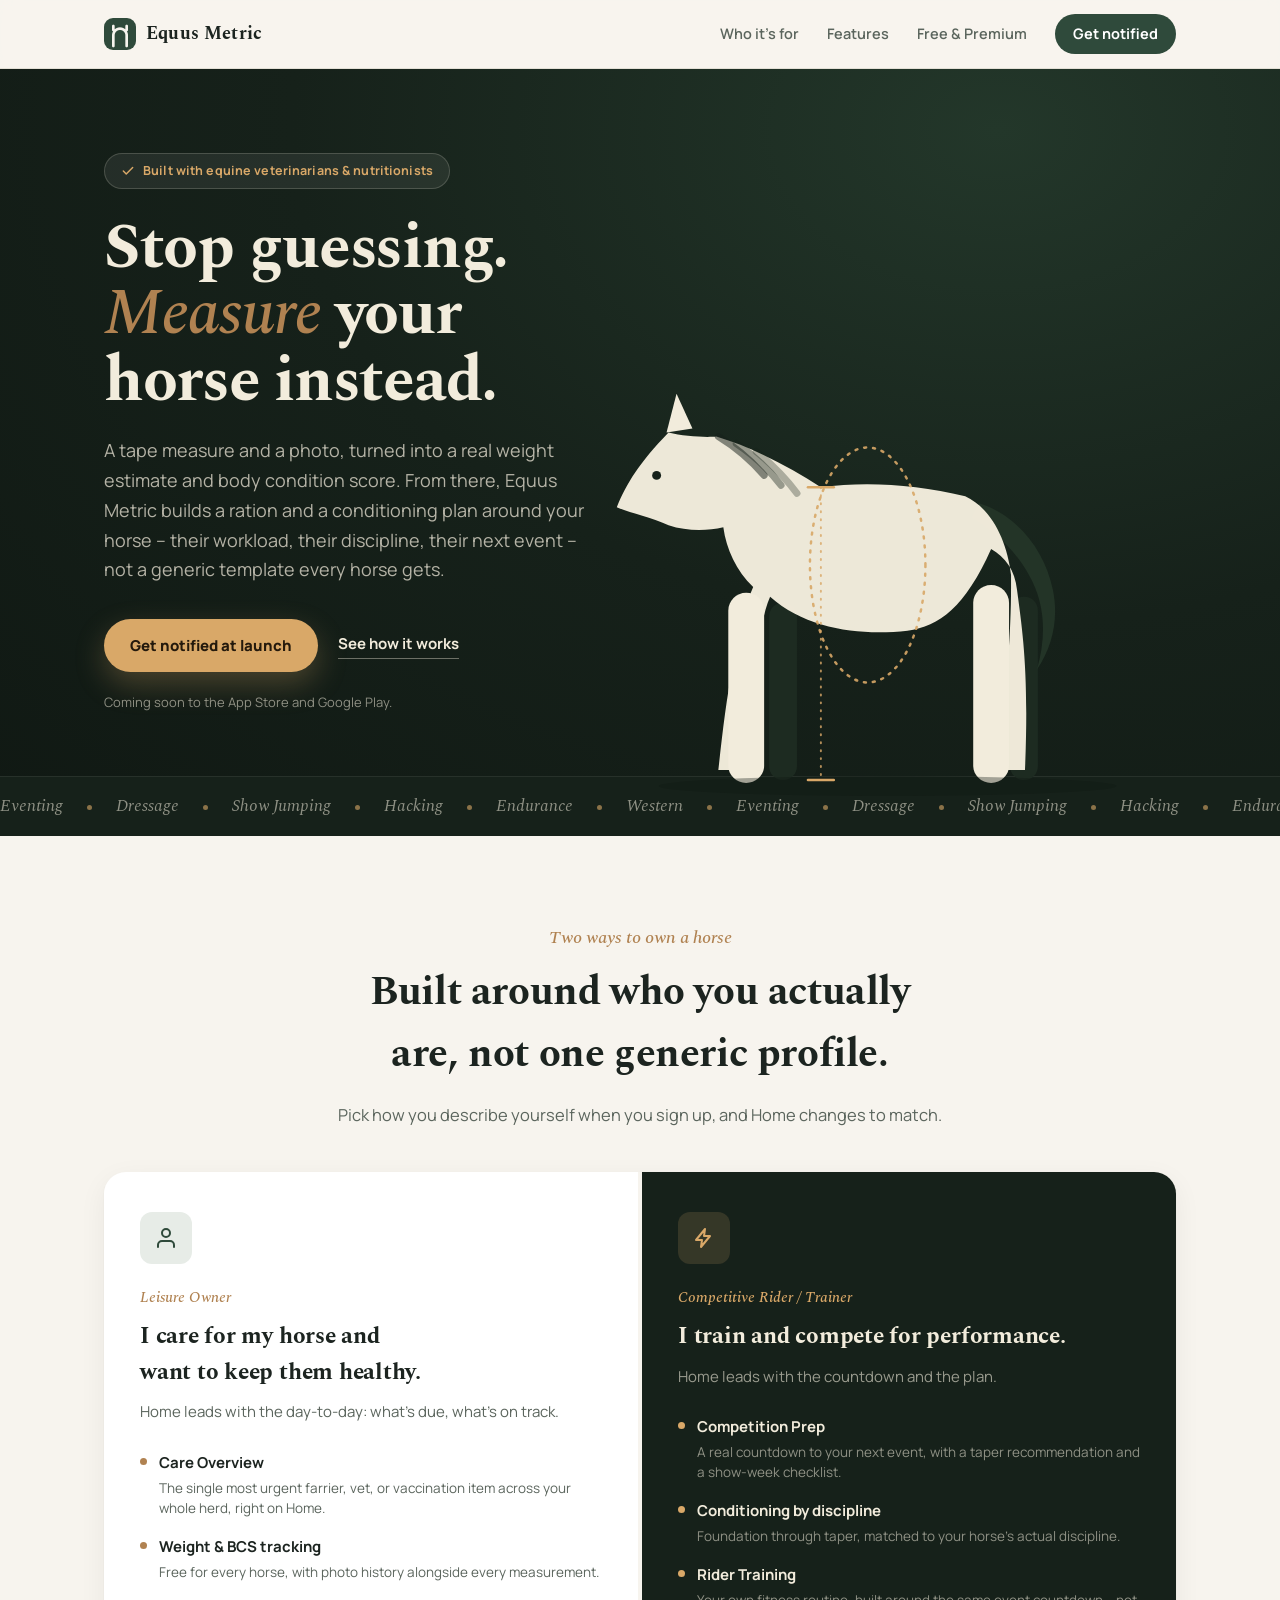
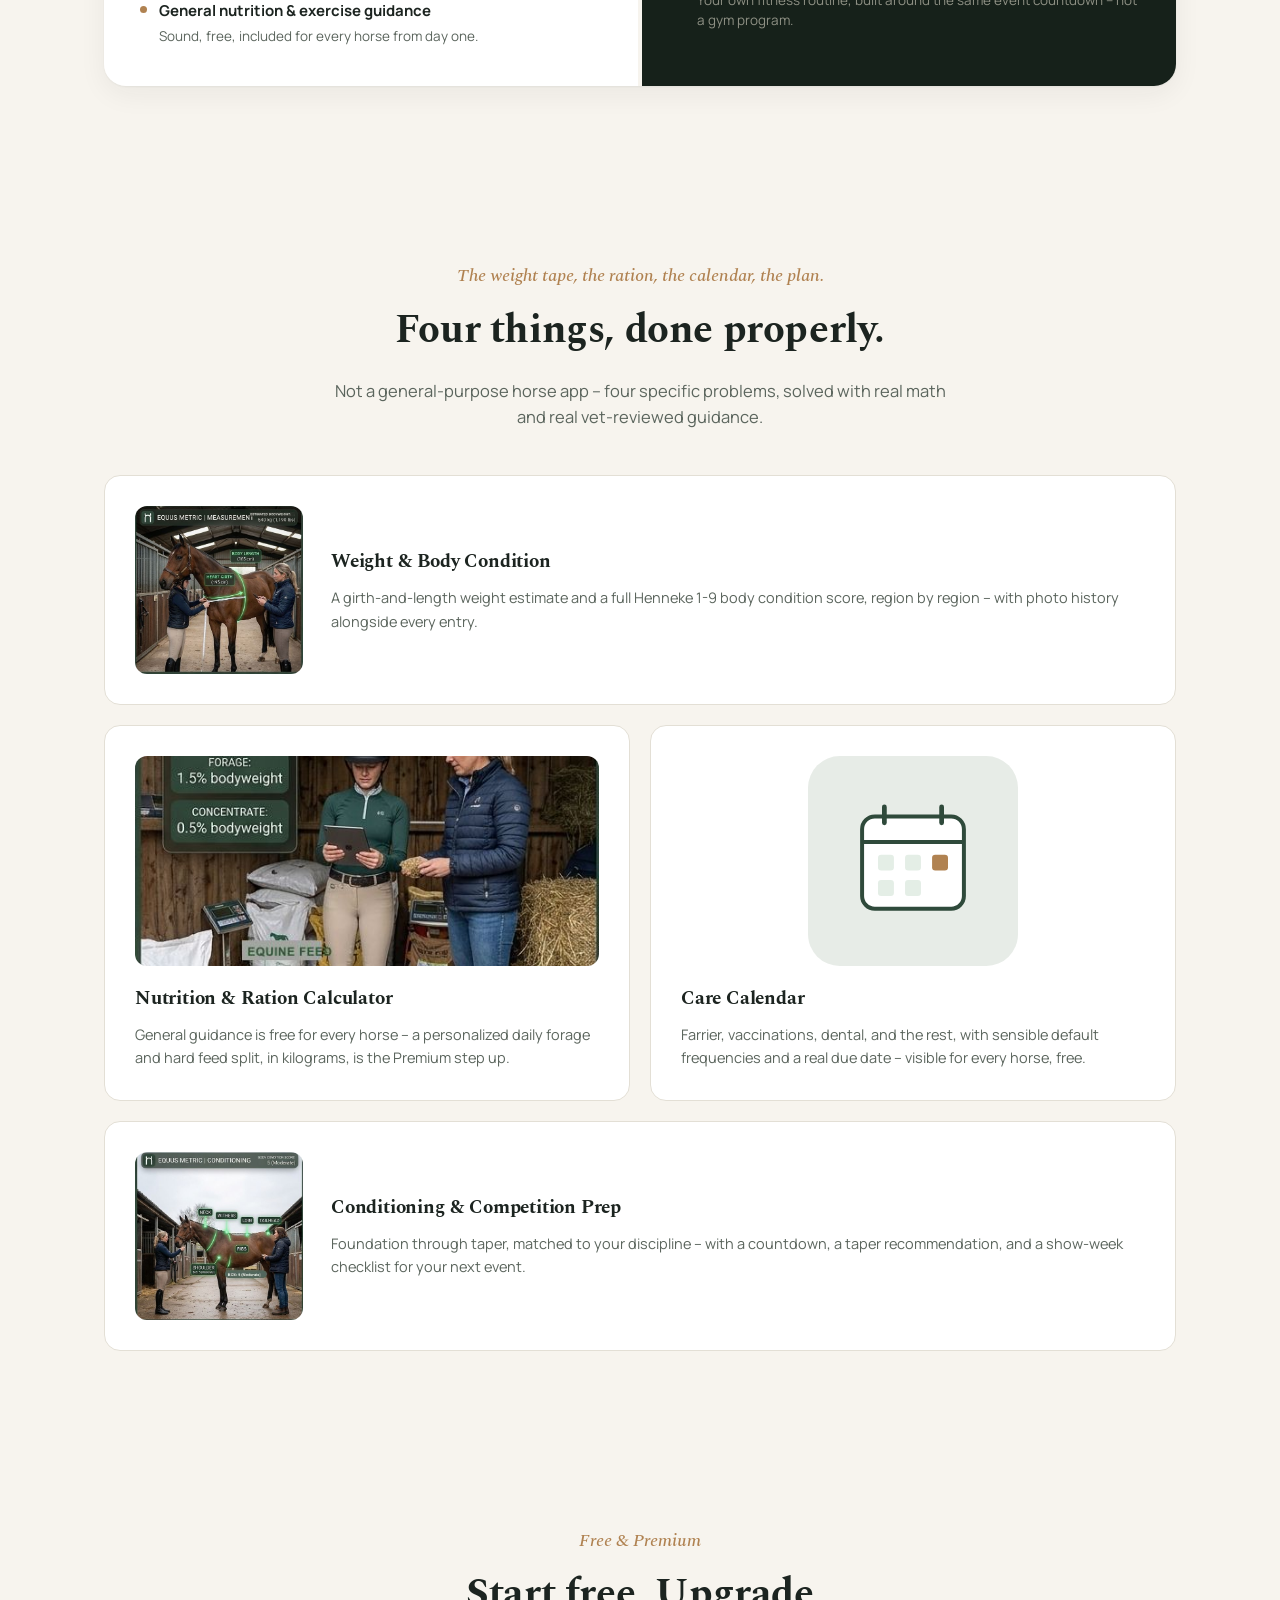
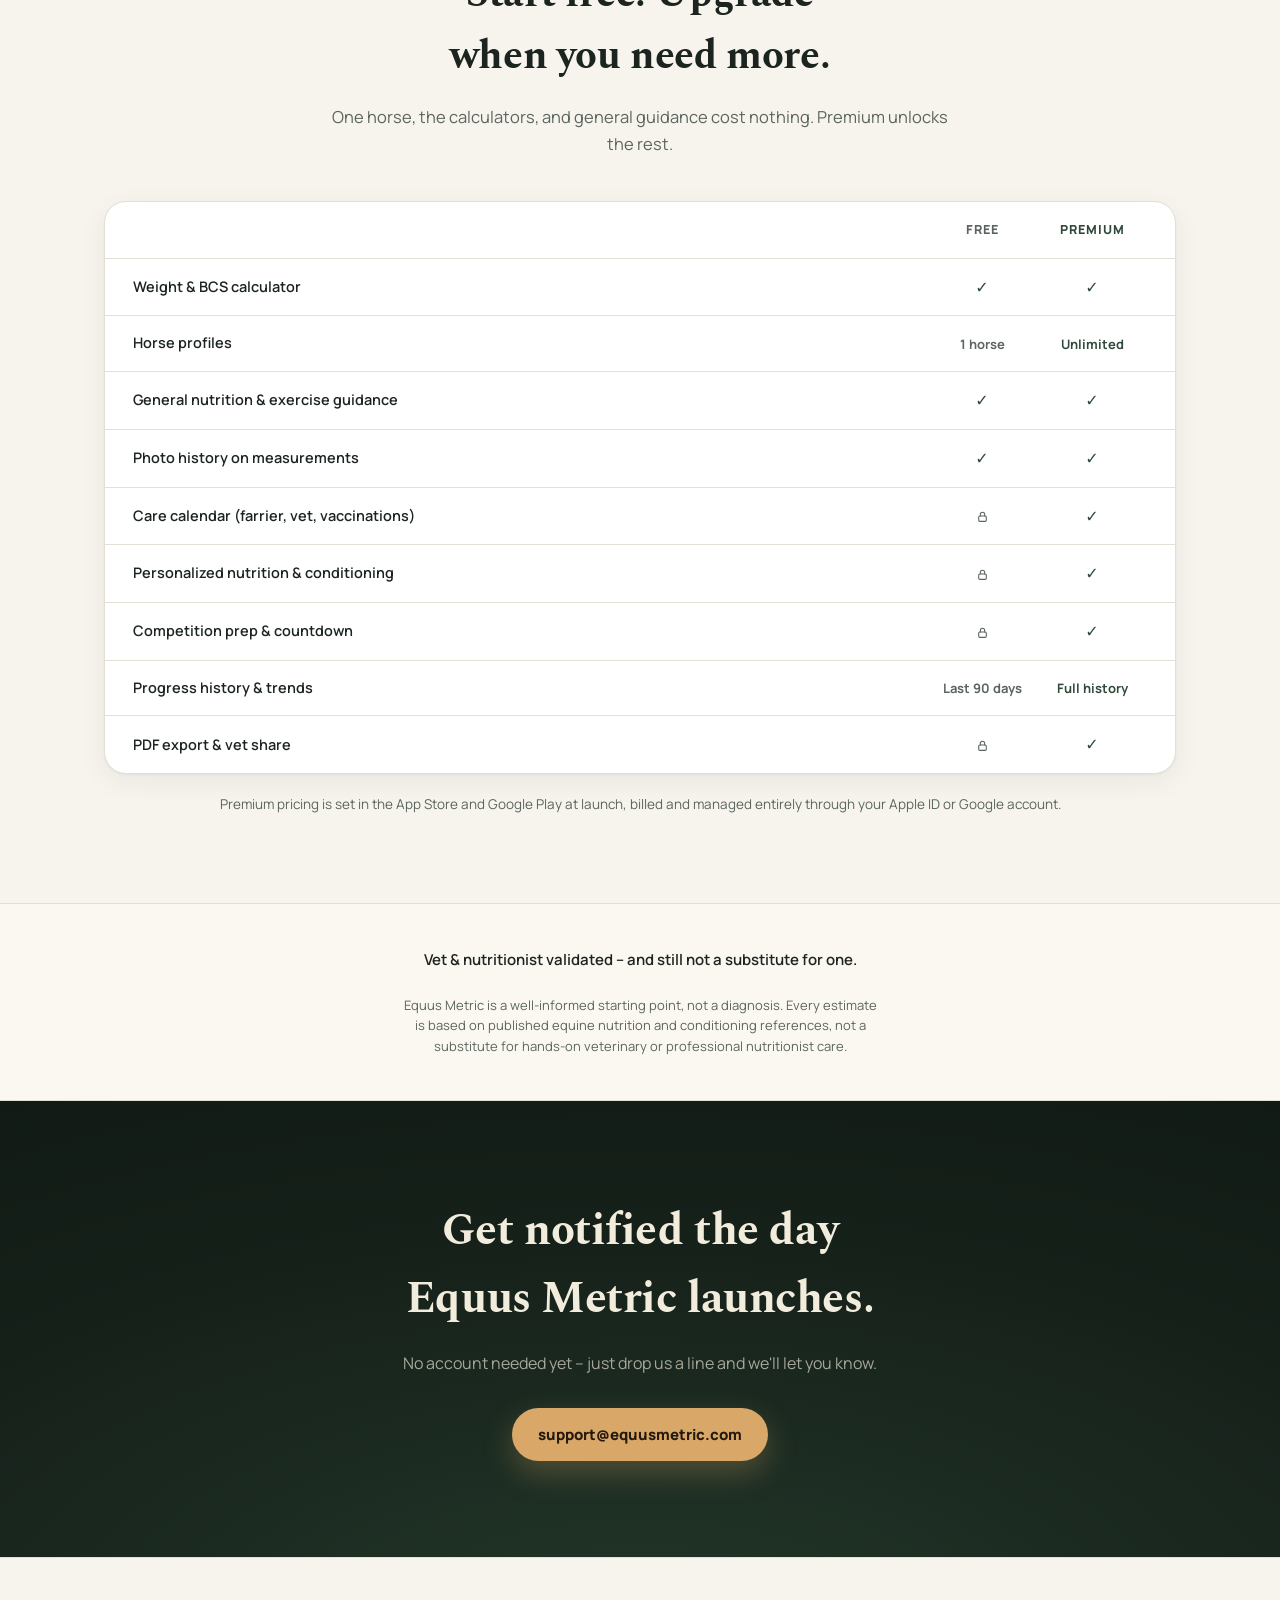
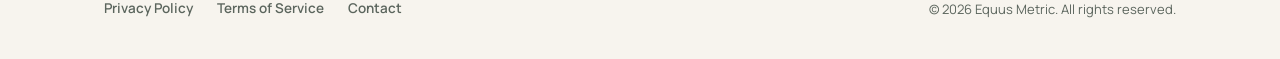
==== index.html @ 727fc807 "Replace 3 feature-card SVG icons with photos, patch AI-image typos Swapped the flat SVG icons on the" ====
<!doctype html>
<html lang="en">
<head>
<meta charset="utf-8">
<meta name="viewport" content="width=device-width, initial-scale=1">
<title>Equus Metric -- Measurement, Nutrition &amp; Conditioning for Horse Owners</title>
<meta name="description" content="Equus Metric turns a tape measure and a photo into real weight and body condition tracking, then into a personalized ration and conditioning plan -- built with equine vets and nutritionists.">
<link rel="icon" href="assets/icon.png">
<link rel="preconnect" href="https://fonts.googleapis.com">
<link rel="preconnect" href="https://fonts.gstatic.com" crossorigin>
<link href="https://fonts.googleapis.com/css2?family=Spectral:ital,wght@0,500;0,600;0,700;1,500&family=Manrope:wght@400;500;600;700;800&display=swap" rel="stylesheet">
<link rel="stylesheet" href="styles.css">
</head>
<body>

<header class="site-header">
  <div class="wrap">
    <a href="/" class="brand-lockup">
      <img src="assets/icon.png" alt="">
      <span>Equus Metric</span>
    </a>
    <nav class="header-nav">
      <a href="#personas">Who it's for</a>
      <a href="#features">Features</a>
      <a href="#pricing">Free &amp; Premium</a>
      <a href="mailto:support@equusmetric.com" class="cta">Get notified</a>
    </nav>
  </div>
</header>

<main>
  <section class="hero">
    <div class="wrap">
      <div class="hero-copy">
        <div class="eyebrow-chip">
          <svg width="14" height="14" viewBox="0 0 24 24" fill="none"><path d="M4 12l5 5L20 6" stroke="currentColor" stroke-width="2.5" stroke-linecap="round" stroke-linejoin="round"/></svg>
          Built with equine veterinarians &amp; nutritionists
        </div>
        <h1>Stop guessing. <em>Measure</em> your horse instead.</h1>
        <p class="lede">
          A tape measure and a photo, turned into a real weight estimate and body condition
          score. From there, Equus Metric builds a ration and a conditioning plan around
          your horse -- their workload, their discipline, their next event -- not a generic
          template every horse gets.
        </p>
        <div class="hero-ctas">
          <a class="btn-primary" href="mailto:support@equusmetric.com?subject=Notify%20me%20when%20Equus%20Metric%20launches">
            Get notified at launch
          </a>
          <a class="btn-ghost-link" href="#features">See how it works</a>
        </div>
        <p class="hero-note">Coming soon to the App Store and Google Play.</p>
      </div>

      <div class="hero-art" aria-hidden="true">
        <svg viewBox="0 0 640 480" xmlns="http://www.w3.org/2000/svg">
          <!-- far-side legs, drawn first so the body silhouette overlaps them -->
          <path d="M215,268 C223,268 229,274 229,282 L229,432 C229,440 223,446 215,446 C207,446 201,440 201,432 L201,282 C201,274 207,268 215,268 Z" fill="#1D2B21"/>
          <path d="M457,262 C465,262 471,268 471,276 L471,432 C471,440 465,446 457,446 C449,446 443,440 443,432 L443,276 C443,268 449,262 457,262 Z" fill="#1D2B21"/>

          <!-- tail -->
          <path d="M412,168 C450,180 478,215 486,255 C492,283 486,312 470,335 C480,300 478,268 462,240 C448,215 428,196 405,182 Z" fill="#233427"/>

          <!-- main body + neck + head silhouette -->
          <path d="M48,172
                   C58,148 70,128 100,97
                   C115,101 138,102 148,101
                   C185,112 222,132 253,152
                   C298,146 348,149 398,161
                   C424,173 440,205 444,240
                   L444,252 C444,300 440,340 432,436
                   L458,436 C462,340 456,300 450,255
                   C448,235 438,222 424,214
                   C398,272 372,292 340,296
                   C296,301 240,296 202,262
                   C193,282 189,320 187,340
                   C182,372 178,404 176,436
                   L150,436 C154,400 158,364 165,330
                   C170,300 176,272 185,252
                   C168,236 158,214 155,192
                   C138,196 118,196 100,190
                   C82,182 62,178 48,172 Z"
                fill="#F2ECDC" fill-opacity="0.98"/>

          <!-- ear -->
          <path d="M98,97 L108,58 L124,93 Z" fill="#F2ECDC"/>

          <!-- mane strokes -->
          <path d="M150,101 C168,112 182,124 196,140" stroke="#16211A" stroke-width="7" stroke-linecap="round" fill="none" opacity="0.5"/>
          <path d="M168,108 C186,120 200,133 213,150" stroke="#16211A" stroke-width="7" stroke-linecap="round" fill="none" opacity="0.4"/>
          <path d="M188,116 C204,129 217,142 229,158" stroke="#16211A" stroke-width="7" stroke-linecap="round" fill="none" opacity="0.3"/>

          <!-- eye -->
          <circle cx="88" cy="140" r="4.5" fill="#16211A"/>

          <!-- near-side legs (front of the pair, drawn over the belly line) -->
          <path d="M178,258 C188,258 196,266 196,276 L196,432 C196,441 188,449 178,449 C168,449 160,441 160,432 L160,276 C160,266 168,258 178,258 Z" fill="#F2ECDC"/>
          <path d="M424,250 C434,250 442,258 442,268 L442,432 C442,441 434,449 424,449 C414,449 406,441 406,432 L406,268 C406,258 414,250 424,250 Z" fill="#F2ECDC"/>

          <!-- ground shadow -->
          <ellipse cx="320" cy="452" rx="230" ry="10" fill="#0f1712" opacity="0.35"/>

          <!-- measurement overlay: girth band (heart-girth tape) -->
          <ellipse cx="300" cy="230" rx="58" ry="118" fill="none" stroke="#D9A868" stroke-width="2.5" stroke-dasharray="2 7" stroke-linecap="round" opacity="0.9"/>

          <!-- measurement overlay: height at withers -->
          <line x1="253" y1="152" x2="253" y2="446" stroke="#D9A868" stroke-width="2" stroke-dasharray="1 7" stroke-linecap="round" opacity="0.8"/>
          <line x1="240" y1="152" x2="266" y2="152" stroke="#D9A868" stroke-width="2.5" stroke-linecap="round"/>
          <line x1="240" y1="446" x2="266" y2="446" stroke="#D9A868" stroke-width="2.5" stroke-linecap="round"/>
        </svg>
      </div>
    </div>

    <div class="marquee">
      <div class="marquee-track">
        <span>Eventing</span>
        <span>Dressage</span>
        <span>Show Jumping</span>
        <span>Hacking</span>
        <span>Endurance</span>
        <span>Western</span>
        <span>Eventing</span>
        <span>Dressage</span>
        <span>Show Jumping</span>
        <span>Hacking</span>
        <span>Endurance</span>
        <span>Western</span>
      </div>
    </div>
  </section>

  <section id="personas">
    <div class="wrap">
      <div class="section-head" data-reveal>
        <span class="kicker">Two ways to own a horse</span>
        <h2>Built around who you actually are, not one generic profile.</h2>
        <p>Pick how you describe yourself when you sign up, and Home changes to match.</p>
      </div>
      <div class="persona-grid" data-reveal>
        <div class="persona-card">
          <div class="persona-icon">
            <svg width="24" height="24" viewBox="0 0 24 24" fill="none"><path d="M4 21v-2a4 4 0 014-4h8a4 4 0 014 4v2" stroke="#2F4A3B" stroke-width="2" stroke-linecap="round"/><circle cx="12" cy="7" r="4" stroke="#2F4A3B" stroke-width="2"/></svg>
          </div>
          <p class="persona-kicker">Leisure Owner</p>
          <h3>I care for my horse and want to keep them healthy.</h3>
          <p class="persona-sub">Home leads with the day-to-day: what's due, what's on track.</p>
          <div class="persona-list">
            <div class="persona-list-item">
              <span class="dot"></span>
              <div><strong>Care Overview</strong><span>The single most urgent farrier, vet, or vaccination item across your whole herd, right on Home.</span></div>
            </div>
            <div class="persona-list-item">
              <span class="dot"></span>
              <div><strong>Weight &amp; BCS tracking</strong><span>Free for every horse, with photo history alongside every measurement.</span></div>
            </div>
            <div class="persona-list-item">
              <span class="dot"></span>
              <div><strong>General nutrition &amp; exercise guidance</strong><span>Sound, free, included for every horse from day one.</span></div>
            </div>
          </div>
        </div>
        <div class="persona-card competitive">
          <div class="persona-icon">
            <svg width="24" height="24" viewBox="0 0 24 24" fill="none"><path d="M13 3L4 14h6l-1 7 9-11h-6l1-7z" stroke="#D9A868" stroke-width="2" stroke-linecap="round" stroke-linejoin="round"/></svg>
          </div>
          <p class="persona-kicker">Competitive Rider / Trainer</p>
          <h3>I train and compete for performance.</h3>
          <p class="persona-sub">Home leads with the countdown and the plan.</p>
          <div class="persona-list">
            <div class="persona-list-item">
              <span class="dot"></span>
              <div><strong>Competition Prep</strong><span>A real countdown to your next event, with a taper recommendation and a show-week checklist.</span></div>
            </div>
            <div class="persona-list-item">
              <span class="dot"></span>
              <div><strong>Conditioning by discipline</strong><span>Foundation through taper, matched to your horse's actual discipline.</span></div>
            </div>
            <div class="persona-list-item">
              <span class="dot"></span>
              <div><strong>Rider Training</strong><span>Your own fitness routine, built around the same event countdown -- not a gym program.</span></div>
            </div>
          </div>
        </div>
      </div>
    </div>
  </section>

  <section id="features">
    <div class="wrap">
      <div class="section-head" data-reveal>
        <span class="kicker">The weight tape, the ration, the calendar, the plan.</span>
        <h2>Four things, done properly.</h2>
        <p>Not a general-purpose horse app -- four specific problems, solved with real math and real vet-reviewed guidance.</p>
      </div>
      <div class="feature-grid" data-reveal>

        <div class="feature-card wide">
          <div class="feature-art">
            <img src="assets/feature-measurement.jpg" alt="A rider measuring a horse's heart girth and body length with a tape measure in a stable aisle.">
          </div>
          <div class="feature-copy">
            <h3>Weight &amp; Body Condition</h3>
            <p>A girth-and-length weight estimate and a full Henneke 1-9 body condition score, region by region -- with photo history alongside every entry.</p>
          </div>
        </div>

        <div class="feature-card">
          <div class="feature-art">
            <img src="assets/feature-nutrition.jpg" alt="A rider weighing hay on a hanging scale next to bags of feed in a stable.">
          </div>
          <h3>Nutrition &amp; Ration Calculator</h3>
          <p>General guidance is free for every horse -- a personalized daily forage and hard feed split, in kilograms, is the Premium step up.</p>
        </div>

        <div class="feature-card">
          <div class="feature-art">
            <svg viewBox="0 0 132 132" width="100%" height="100%">
              <rect width="132" height="132" rx="20" fill="#E7ECE7"/>
              <rect x="34" y="38" width="64" height="58" rx="8" fill="#FFFFFF" stroke="#2F4A3B" stroke-width="2.5"/>
              <path d="M34,54 L98,54" stroke="#2F4A3B" stroke-width="2.5"/>
              <path d="M48,32 L48,42 M84,32 L84,42" stroke="#2F4A3B" stroke-width="3" stroke-linecap="round"/>
              <rect x="44" y="62" width="10" height="10" rx="2" fill="#E4EEE6"/>
              <rect x="61" y="62" width="10" height="10" rx="2" fill="#E4EEE6"/>
              <rect x="78" y="62" width="10" height="10" rx="2" fill="#B08251"/>
              <rect x="44" y="78" width="10" height="10" rx="2" fill="#E4EEE6"/>
              <rect x="61" y="78" width="10" height="10" rx="2" fill="#E4EEE6"/>
            </svg>
          </div>
          <h3>Care Calendar</h3>
          <p>Farrier, vaccinations, dental, and the rest, with sensible default frequencies and a real due date -- visible for every horse, free.</p>
        </div>

        <div class="feature-card wide">
          <div class="feature-art">
            <img src="assets/feature-conditioning.jpg" alt="A rider and trainer assessing a horse's body condition score region by region in a stable aisle.">
          </div>
          <div class="feature-copy">
            <h3>Conditioning &amp; Competition Prep</h3>
            <p>Foundation through taper, matched to your discipline -- with a countdown, a taper recommendation, and a show-week checklist for your next event.</p>
          </div>
        </div>

      </div>
    </div>
  </section>

  <section id="pricing">
    <div class="wrap">
      <div class="section-head" data-reveal>
        <span class="kicker">Free &amp; Premium</span>
        <h2>Start free. Upgrade when you need more.</h2>
        <p>One horse, the calculators, and general guidance cost nothing. Premium unlocks the rest.</p>
      </div>
      <div class="pricing-table" data-reveal>
        <div class="pricing-head">
          <span>&nbsp;</span>
          <span>Free</span>
          <span>Premium</span>
        </div>
        <div class="pricing-row">
          <span class="feat-name">Weight &amp; BCS calculator</span>
          <span class="cell"><span class="check">&#10003;</span></span>
          <span class="cell premium"><span class="check">&#10003;</span></span>
        </div>
        <div class="pricing-row">
          <span class="feat-name">Horse profiles</span>
          <span class="cell">1 horse</span>
          <span class="cell premium">Unlimited</span>
        </div>
        <div class="pricing-row">
          <span class="feat-name">General nutrition &amp; exercise guidance</span>
          <span class="cell"><span class="check">&#10003;</span></span>
          <span class="cell premium"><span class="check">&#10003;</span></span>
        </div>
        <div class="pricing-row">
          <span class="feat-name">Photo history on measurements</span>
          <span class="cell"><span class="check">&#10003;</span></span>
          <span class="cell premium"><span class="check">&#10003;</span></span>
        </div>
        <div class="pricing-row">
          <span class="feat-name">Care calendar (farrier, vet, vaccinations)</span>
          <span class="cell"><span class="lock"><svg width="13" height="13" viewBox="0 0 24 24" fill="none" style="vertical-align:-2px"><rect x="5" y="11" width="14" height="10" rx="2" stroke="currentColor" stroke-width="2"/><path d="M8 11V8a4 4 0 018 0v3" stroke="currentColor" stroke-width="2" stroke-linecap="round"/></svg></span></span>
          <span class="cell premium"><span class="check">&#10003;</span></span>
        </div>
        <div class="pricing-row">
          <span class="feat-name">Personalized nutrition &amp; conditioning</span>
          <span class="cell"><span class="lock"><svg width="13" height="13" viewBox="0 0 24 24" fill="none" style="vertical-align:-2px"><rect x="5" y="11" width="14" height="10" rx="2" stroke="currentColor" stroke-width="2"/><path d="M8 11V8a4 4 0 018 0v3" stroke="currentColor" stroke-width="2" stroke-linecap="round"/></svg></span></span>
          <span class="cell premium"><span class="check">&#10003;</span></span>
        </div>
        <div class="pricing-row">
          <span class="feat-name">Competition prep &amp; countdown</span>
          <span class="cell"><span class="lock"><svg width="13" height="13" viewBox="0 0 24 24" fill="none" style="vertical-align:-2px"><rect x="5" y="11" width="14" height="10" rx="2" stroke="currentColor" stroke-width="2"/><path d="M8 11V8a4 4 0 018 0v3" stroke="currentColor" stroke-width="2" stroke-linecap="round"/></svg></span></span>
          <span class="cell premium"><span class="check">&#10003;</span></span>
        </div>
        <div class="pricing-row">
          <span class="feat-name">Progress history &amp; trends</span>
          <span class="cell">Last 90 days</span>
          <span class="cell premium">Full history</span>
        </div>
        <div class="pricing-row">
          <span class="feat-name">PDF export &amp; vet share</span>
          <span class="cell"><span class="lock"><svg width="13" height="13" viewBox="0 0 24 24" fill="none" style="vertical-align:-2px"><rect x="5" y="11" width="14" height="10" rx="2" stroke="currentColor" stroke-width="2"/><path d="M8 11V8a4 4 0 018 0v3" stroke="currentColor" stroke-width="2" stroke-linecap="round"/></svg></span></span>
          <span class="cell premium"><span class="check">&#10003;</span></span>
        </div>
      </div>
      <p class="pricing-note">Premium pricing is set in the App Store and Google Play at launch, billed and managed entirely through your Apple ID or Google account.</p>
    </div>
  </section>

  <div class="trust-strip">
    <div class="wrap" style="flex-direction: column;">
      <p>Vet &amp; nutritionist validated -- and still not a substitute for one.</p>
      <p class="disclaimer">
        Equus Metric is a well-informed starting point, not a diagnosis. Every estimate is
        based on published equine nutrition and conditioning references, not a substitute
        for hands-on veterinary or professional nutritionist care.
      </p>
    </div>
  </div>

  <section class="final-cta">
    <div class="wrap">
      <h2>Get notified the day Equus Metric launches.</h2>
      <p>No account needed yet -- just drop us a line and we'll let you know.</p>
      <div class="hero-ctas">
        <a class="btn-primary" href="mailto:support@equusmetric.com?subject=Notify%20me%20when%20Equus%20Metric%20launches">
          support@equusmetric.com
        </a>
      </div>
    </div>
  </section>
</main>

<footer>
  <div class="wrap">
    <div class="footer-links">
      <a href="privacy.html">Privacy Policy</a>
      <a href="terms.html">Terms of Service</a>
      <a href="mailto:support@equusmetric.com">Contact</a>
    </div>
    <p class="footer-copy">&copy; 2026 Equus Metric. All rights reserved.</p>
  </div>
</footer>

<script>
  // Scroll-reveal: resting state (no JS, or reduced-motion) already shows
  // everything via the CSS media-query fallback -- this only adds the
  // in-view transition on top for capable browsers.
  var revealEls = document.querySelectorAll('[data-reveal]');
  if ('IntersectionObserver' in window && revealEls.length) {
    var io = new IntersectionObserver(function (entries) {
      entries.forEach(function (entry) {
        if (entry.isIntersecting) {
          entry.target.classList.add('is-visible');
          io.unobserve(entry.target);
        }
      });
    }, { threshold: 0.15 });
    revealEls.forEach(function (el) { io.observe(el); });
  } else {
    revealEls.forEach(function (el) { el.classList.add('is-visible'); });
  }
</script>

</body>
</html>
---- styles.css ----
/* Equus Metric marketing site -- design tokens ported 1:1 from
   src/theme/tokens.ts so this site and the app never visually drift.
   Dark-section tokens (--brand-darker, --accent-bright, --cream) are
   new additions for this site only, built from the same palette
   family, not a second unrelated theme. */

:root {
  --bg: #F7F4EE;
  --surface: #FFFFFF;
  --surface-alt: #FBF8F2;
  --ink: #1C2420;
  --ink-muted: #5B655D;
  --line: #E3DFD5;
  --brand: #2F4A3B;
  --brand-dark: #24392C;
  --brand-darker: #16211A;
  --brand-tint: #E7ECE7;
  --accent: #B08251;
  --accent-bright: #D9A868;
  --accent-tint: #F3E7D8;
  --flag: #B5502F;
  --flag-tint: #F5E3DB;
  --cream: #F2ECDC;
  --badge-green-bg: #E4EEE6;
  --badge-green-text: #2F4A3B;
  --badge-amber-bg: #F5E9D8;
  --badge-amber-text: #8A5A24;
  --white: #FFFFFF;
  --shadow: 0 1px 2px rgba(28, 36, 32, 0.05), 0 8px 28px rgba(28, 36, 32, 0.06);
  --radius-sm: 10px;
  --radius-md: 12px;
  --radius-lg: 16px;
  --radius-xl: 22px;
  --radius-pill: 999px;
  --max-w: 1120px;
}

* { box-sizing: border-box; }

html { scroll-behavior: smooth; }

body {
  margin: 0;
  background: var(--bg);
  color: var(--ink);
  font-family: "Manrope", system-ui, -apple-system, sans-serif;
  font-size: 16px;
  line-height: 1.55;
  -webkit-font-smoothing: antialiased;
  overflow-x: hidden;
}

img { max-width: 100%; display: block; }

h1, h2, h3, h4 {
  font-family: "Spectral", Georgia, serif;
  color: var(--ink);
  margin: 0;
  text-wrap: balance;
  font-weight: 700;
  letter-spacing: -0.01em;
}

h1 em, h2 em {
  font-style: italic;
  font-weight: 500;
  color: var(--accent);
}

p { margin: 0; }

a { color: var(--brand); }

.wrap {
  max-width: var(--max-w);
  margin: 0 auto;
  padding: 0 24px;
  position: relative;
}

/* scroll-reveal -- resting state is fully visible content; this only
   adds polish once JS confirms it can run. No-JS or reduced-motion
   visitors simply see everything settled already. */
[data-reveal] {
  opacity: 0;
  transform: translateY(18px);
  transition: opacity 0.7s cubic-bezier(.16,.8,.3,1), transform 0.7s cubic-bezier(.16,.8,.3,1);
}
[data-reveal].is-visible { opacity: 1; transform: translateY(0); }
@media (prefers-reduced-motion: reduce) {
  [data-reveal] { opacity: 1; transform: none; transition: none; }
}

/* ---------- header ---------- */

.site-header {
  position: sticky;
  top: 0;
  z-index: 30;
  background: rgba(247, 244, 238, 0.88);
  backdrop-filter: saturate(160%) blur(10px);
  border-bottom: 1px solid var(--line);
}

.site-header .wrap {
  display: flex;
  align-items: center;
  justify-content: space-between;
  padding-top: 14px;
  padding-bottom: 14px;
}

.brand-lockup {
  display: flex;
  align-items: center;
  gap: 10px;
  text-decoration: none;
}

.brand-lockup img {
  width: 32px;
  height: 32px;
  border-radius: 9px;
}

.brand-lockup span {
  font-family: "Spectral", Georgia, serif;
  font-weight: 700;
  font-size: 18px;
  color: var(--ink);
  letter-spacing: 0.01em;
}

.header-nav {
  display: flex;
  align-items: center;
  gap: 28px;
}

.header-nav a {
  color: var(--ink-muted);
  text-decoration: none;
  font-size: 14.5px;
  font-weight: 600;
}

.header-nav a:hover { color: var(--ink); }

.header-nav .cta {
  color: var(--white);
  background: var(--brand);
  padding: 9px 18px;
  border-radius: var(--radius-pill);
  font-weight: 700;
}

.header-nav .cta:hover { background: var(--brand-dark); }

/* ---------- hero (dark) ---------- */

.hero {
  position: relative;
  background: radial-gradient(120% 140% at 78% 8%, #23372a 0%, var(--brand-darker) 46%, #0f1712 100%);
  color: var(--cream);
  padding: 84px 0 0;
  overflow: hidden;
}

.hero .wrap {
  display: grid;
  grid-template-columns: 1.05fr 0.95fr;
  gap: 24px;
  align-items: center;
  min-height: 560px;
}

.hero-copy { position: relative; z-index: 2; padding-bottom: 64px; }

.eyebrow-chip {
  display: inline-flex;
  align-items: center;
  gap: 8px;
  background: rgba(255, 255, 255, 0.07);
  border: 1px solid rgba(242, 236, 220, 0.18);
  border-radius: var(--radius-pill);
  padding: 7px 16px;
  font-size: 12.5px;
  font-weight: 700;
  color: var(--accent-bright);
  margin-bottom: 26px;
  letter-spacing: 0.01em;
}

.hero h1 {
  color: var(--cream);
  font-size: clamp(38px, 5.4vw, 64px);
  line-height: 1.04;
  letter-spacing: -0.02em;
}

.hero .lede {
  margin-top: 22px;
  font-size: 18px;
  line-height: 1.65;
  color: rgba(242, 236, 220, 0.72);
  max-width: 44ch;
}

.hero-ctas {
  margin-top: 34px;
  display: flex;
  align-items: center;
  gap: 20px;
  flex-wrap: wrap;
}

.btn-primary {
  display: inline-flex;
  align-items: center;
  gap: 10px;
  background: var(--accent-bright);
  color: #24190C;
  font-weight: 800;
  font-size: 15px;
  padding: 15px 26px;
  border-radius: var(--radius-pill);
  text-decoration: none;
  box-shadow: 0 12px 30px rgba(217, 168, 104, 0.28);
  transition: transform 0.2s ease, box-shadow 0.2s ease;
}

.btn-primary:hover { transform: translateY(-1px); box-shadow: 0 16px 36px rgba(217, 168, 104, 0.36); }

.btn-ghost-link {
  color: var(--cream);
  font-weight: 700;
  font-size: 15px;
  text-decoration: none;
  border-bottom: 1.5px solid rgba(242, 236, 220, 0.4);
  padding-bottom: 2px;
}
.btn-ghost-link:hover { border-color: var(--cream); }

.btn-primary.on-light {
  background: var(--brand);
  color: var(--white);
  box-shadow: var(--shadow);
}
.btn-primary.on-light:hover { background: var(--brand-dark); }
.btn-ghost-link.on-light { color: var(--ink); border-color: var(--line); }
.btn-ghost-link.on-light:hover { border-color: var(--ink-muted); }

.hero-note {
  margin-top: 20px;
  font-size: 13px;
  color: rgba(242, 236, 220, 0.55);
}

.hero-art {
  position: relative;
  z-index: 1;
  height: 100%;
  min-height: 440px;
}
.hero-art svg { position: absolute; right: -6%; bottom: -6%; width: 128%; max-width: 640px; height: auto; }

/* discipline marquee, bridges hero into the light content below */
.marquee {
  position: relative;
  background: var(--brand-darker);
  border-top: 1px solid rgba(242, 236, 220, 0.08);
  overflow: hidden;
  padding: 16px 0;
}
.marquee-track {
  display: flex;
  width: max-content;
  gap: 24px;
  animation: marquee-scroll 32s linear infinite;
}
.marquee-track span {
  font-family: "Spectral", serif;
  font-style: italic;
  font-size: 17px;
  color: rgba(242, 236, 220, 0.55);
  white-space: nowrap;
}
.marquee-track span::after {
  content: "";
  display: inline-block;
  width: 5px;
  height: 5px;
  margin-left: 24px;
  border-radius: 50%;
  background: var(--accent-bright);
  opacity: 0.6;
  vertical-align: middle;
}
@keyframes marquee-scroll {
  from { transform: translateX(0); }
  to { transform: translateX(-50%); }
}
@media (prefers-reduced-motion: reduce) {
  .marquee-track { animation: none; }
}

/* ---------- sections (light) ---------- */

section { padding: 88px 0; }

.section-head {
  max-width: 640px;
  margin: 0 auto 44px;
  text-align: center;
}

.section-head .kicker {
  display: block;
  font-family: "Spectral", Georgia, serif;
  font-style: italic;
  font-weight: 500;
  font-size: 18px;
  color: var(--accent);
  margin-bottom: 10px;
}

.section-head h2 { font-size: clamp(28px, 3.6vw, 40px); }

.section-head p {
  margin-top: 16px;
  color: var(--ink-muted);
  font-size: 16.5px;
  line-height: 1.6;
}

/* persona split */

.persona-grid {
  display: grid;
  grid-template-columns: 1fr 1fr;
  gap: 4px;
  border-radius: var(--radius-xl);
  overflow: hidden;
  box-shadow: var(--shadow);
}

.persona-card {
  background: var(--surface);
  padding: 40px 36px;
  position: relative;
}
.persona-card.competitive { background: var(--brand-darker); color: var(--cream); }

.persona-card .persona-icon {
  width: 52px;
  height: 52px;
  border-radius: var(--radius-md);
  background: var(--brand-tint);
  display: flex;
  align-items: center;
  justify-content: center;
  margin-bottom: 22px;
}
.persona-card.competitive .persona-icon { background: rgba(217, 168, 104, 0.16); }

.persona-card .persona-kicker {
  font-family: "Spectral", Georgia, serif;
  font-style: italic;
  font-weight: 500;
  font-size: 15px;
  color: var(--accent);
}
.persona-card.competitive .persona-kicker { color: var(--accent-bright); }

.persona-card h3 {
  font-size: 23px;
  margin-top: 10px;
  color: var(--ink);
}
.persona-card.competitive h3 { color: var(--cream); }

.persona-card .persona-sub {
  margin-top: 10px;
  color: var(--ink-muted);
  font-size: 15px;
}
.persona-card.competitive .persona-sub { color: rgba(242, 236, 220, 0.6); }

.persona-list {
  margin-top: 26px;
  display: flex;
  flex-direction: column;
  gap: 16px;
}

.persona-list-item {
  display: flex;
  gap: 12px;
  align-items: flex-start;
}

.persona-list-item .dot {
  width: 7px;
  height: 7px;
  border-radius: 50%;
  background: var(--accent);
  margin-top: 8px;
  flex: none;
}
.persona-card.competitive .persona-list-item .dot { background: var(--accent-bright); }

.persona-list-item strong { font-size: 15px; color: var(--ink); }
.persona-card.competitive .persona-list-item strong { color: var(--cream); }
.persona-list-item span {
  display: block;
  color: var(--ink-muted);
  font-size: 13.5px;
  margin-top: 3px;
  line-height: 1.5;
}
.persona-card.competitive .persona-list-item span { color: rgba(242, 236, 220, 0.55); }

/* bento feature grid */

.feature-grid {
  display: grid;
  grid-template-columns: repeat(4, 1fr);
  gap: 20px;
}

.feature-card {
  background: var(--surface);
  border: 1px solid var(--line);
  border-radius: var(--radius-lg);
  padding: 30px;
  grid-column: span 2;
  transition: transform 0.25s ease, box-shadow 0.25s ease;
}
.feature-card:hover { transform: translateY(-3px); box-shadow: var(--shadow); }
.feature-card.wide { grid-column: span 4; display: flex; gap: 28px; align-items: center; }

.feature-card h3 { font-size: 19px; }
.feature-card p { margin-top: 10px; color: var(--ink-muted); font-size: 14.5px; line-height: 1.6; }
.feature-card .feature-art { flex: none; width: 168px; height: 168px; border-radius: var(--radius-md); overflow: hidden; }
.feature-card.wide .feature-copy { flex: 1; }

.feature-art img {
  width: 100%;
  height: 100%;
  object-fit: cover;
  display: block;
}

.feature-card:not(.wide) .feature-art {
  width: 100%;
  height: 210px;
  margin-bottom: 18px;
}

/* pricing table */

.pricing-table {
  background: var(--surface);
  border: 1px solid var(--line);
  border-radius: var(--radius-xl);
  box-shadow: var(--shadow);
  overflow: hidden;
}

.pricing-head {
  display: grid;
  grid-template-columns: 1fr 110px 110px;
  padding: 18px 28px;
  border-bottom: 1px solid var(--line);
}

.pricing-head span:nth-child(2) { color: var(--ink-muted); }
.pricing-head span:nth-child(3) { color: var(--brand); }

.pricing-head span {
  font-size: 12.5px;
  font-weight: 800;
  letter-spacing: 0.08em;
  text-transform: uppercase;
  text-align: center;
}
.pricing-head span:first-child { text-align: left; }

.pricing-row {
  display: grid;
  grid-template-columns: minmax(0, 1fr) 110px 110px;
  align-items: center;
  padding: 16px 28px;
  border-bottom: 1px solid var(--line);
}

.pricing-row:last-child { border-bottom: none; }

.pricing-row .feat-name { font-size: 14.5px; font-weight: 600; }

.pricing-row .cell { text-align: center; font-size: 13px; font-weight: 700; color: var(--ink-muted); }
.pricing-row .cell.premium { color: var(--brand); }
.pricing-row .cell .check { color: var(--brand); font-size: 16px; }
.pricing-row .cell .lock { color: var(--ink-muted); font-size: 14px; }

.pricing-note {
  text-align: center;
  margin-top: 20px;
  color: var(--ink-muted);
  font-size: 13.5px;
}

/* trust strip */

.trust-strip {
  padding: 44px 0;
  border-top: 1px solid var(--line);
  border-bottom: 1px solid var(--line);
  background: var(--surface-alt);
}

.trust-strip .wrap {
  display: flex;
  align-items: center;
  justify-content: center;
  gap: 14px;
  text-align: center;
  flex-wrap: wrap;
}

.trust-strip p {
  font-size: 15px;
  color: var(--ink);
  font-weight: 600;
}

.trust-strip .disclaimer {
  margin-top: 10px;
  font-weight: 400;
  font-size: 13px;
  color: var(--ink-muted);
  max-width: 60ch;
}

/* final cta (dark bookend) */

.final-cta {
  position: relative;
  text-align: center;
  padding: 96px 0;
  background: radial-gradient(120% 160% at 50% 120%, #23372a 0%, var(--brand-darker) 55%, #0f1712 100%);
  color: var(--cream);
  overflow: hidden;
}
.final-cta h2 { font-size: clamp(30px, 4vw, 44px); max-width: 20ch; margin: 0 auto; color: var(--cream); }
.final-cta p { margin-top: 18px; color: rgba(242, 236, 220, 0.65); font-size: 16px; }
.final-cta .hero-ctas { justify-content: center; margin-top: 32px; position: relative; z-index: 2; }

/* footer */

footer {
  border-top: 1px solid var(--line);
  padding: 40px 0;
}

footer .wrap {
  display: flex;
  align-items: center;
  justify-content: space-between;
  flex-wrap: wrap;
  gap: 16px;
}

.footer-links {
  display: flex;
  gap: 24px;
  flex-wrap: wrap;
}

.footer-links a {
  color: var(--ink-muted);
  text-decoration: none;
  font-size: 13.5px;
  font-weight: 600;
}

.footer-links a:hover { color: var(--ink); }

.footer-copy { color: var(--ink-muted); font-size: 13px; }

/* ---------- legal pages ---------- */

.legal-page { padding: 56px 0 80px; }
.legal-page .wrap { max-width: 720px; }
.legal-page h1 { font-size: 30px; margin-bottom: 8px; }
.legal-updated { color: var(--ink-muted); font-size: 13px; margin-bottom: 40px; }
.legal-section { margin-bottom: 28px; }
.legal-section h2 { font-family: "Spectral", serif; font-size: 17px; margin-bottom: 8px; }
.legal-section p { color: var(--ink-muted); font-size: 15px; line-height: 1.65; }
.legal-back {
  display: inline-flex;
  align-items: center;
  gap: 6px;
  color: var(--ink-muted);
  text-decoration: none;
  font-size: 13.5px;
  font-weight: 700;
  margin-bottom: 32px;
}
.legal-back:hover { color: var(--ink); }

/* ---------- responsive ---------- */

@media (max-width: 900px) {
  .hero .wrap { grid-template-columns: 1fr; min-height: 0; gap: 0; }
  .hero { padding-top: 56px; }
  .hero-copy { padding-bottom: 40px; text-align: left; }
  .hero-art { min-height: 320px; height: 320px; order: -1; margin-bottom: 8px; opacity: 0.85; }
  .hero-art svg { right: -10%; bottom: -8%; width: 110%; }
  .persona-grid { grid-template-columns: 1fr; }
  .feature-grid { grid-template-columns: 1fr 1fr; }
  .feature-card { grid-column: span 2 !important; }
  .feature-card.wide { flex-direction: column; align-items: flex-start; }
  .feature-card.wide .feature-art { width: 100%; height: 210px; margin-bottom: 18px; }
  .pricing-head, .pricing-row { grid-template-columns: minmax(140px, 1fr) 96px 96px; column-gap: 12px; padding-left: 20px; padding-right: 20px; }
  .pricing-row { align-items: flex-start; }
  .pricing-row .cell { padding-top: 1px; }
  .header-nav { gap: 16px; }
  .header-nav a:not(.cta) { display: none; }
}

@media (max-width: 480px) {
  .wrap { padding: 0 18px; }
  section { padding: 56px 0; }

  .pricing-head { display: none; }
  .pricing-row {
    display: flex;
    flex-wrap: wrap;
    align-items: baseline;
    column-gap: 18px;
    row-gap: 6px;
    padding: 14px 18px;
  }
  .pricing-row .feat-name { flex: 1 1 100%; }
  .pricing-row .cell {
    font-size: 12.5px;
    text-align: left;
    padding-top: 0;
  }
  .pricing-row .cell::before {
    content: "Free ";
    font-weight: 800;
    color: var(--ink-muted);
  }
  .pricing-row .cell.premium::before {
    content: "Premium ";
    color: var(--brand);
  }
}
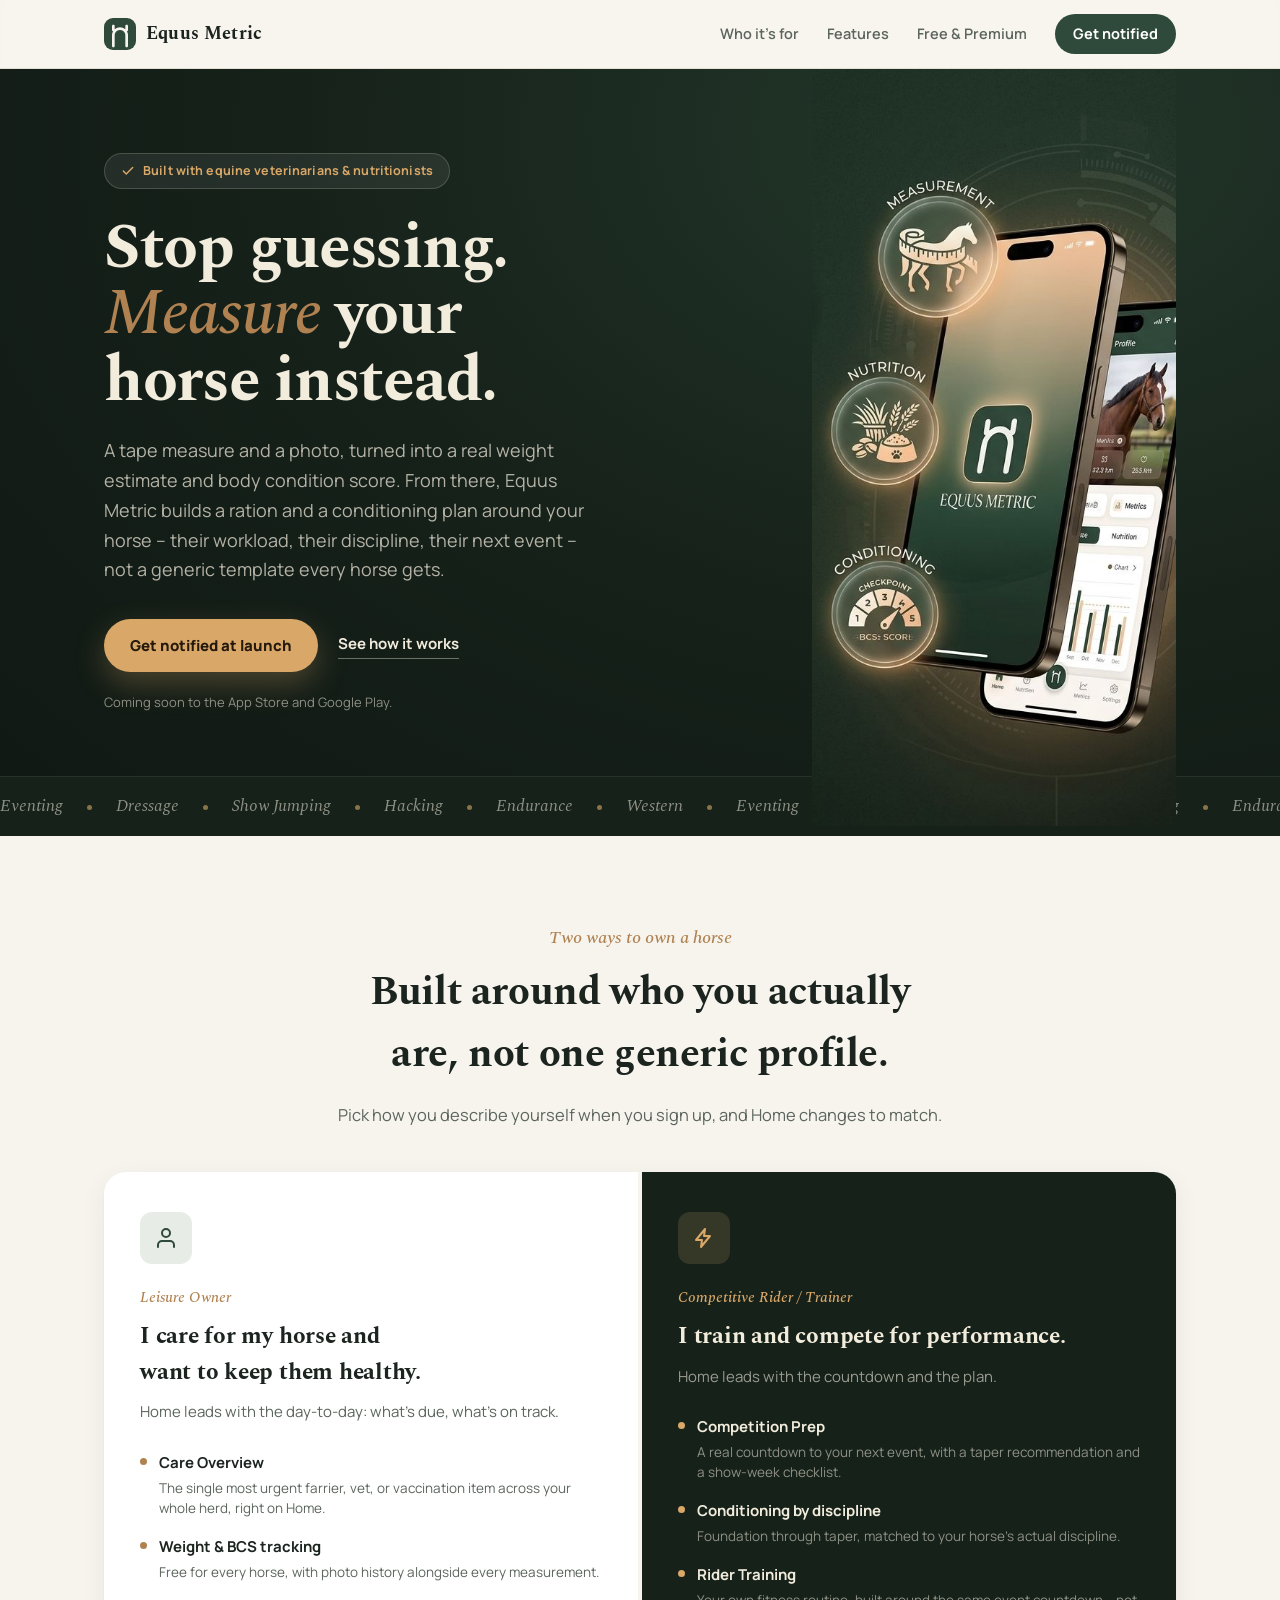
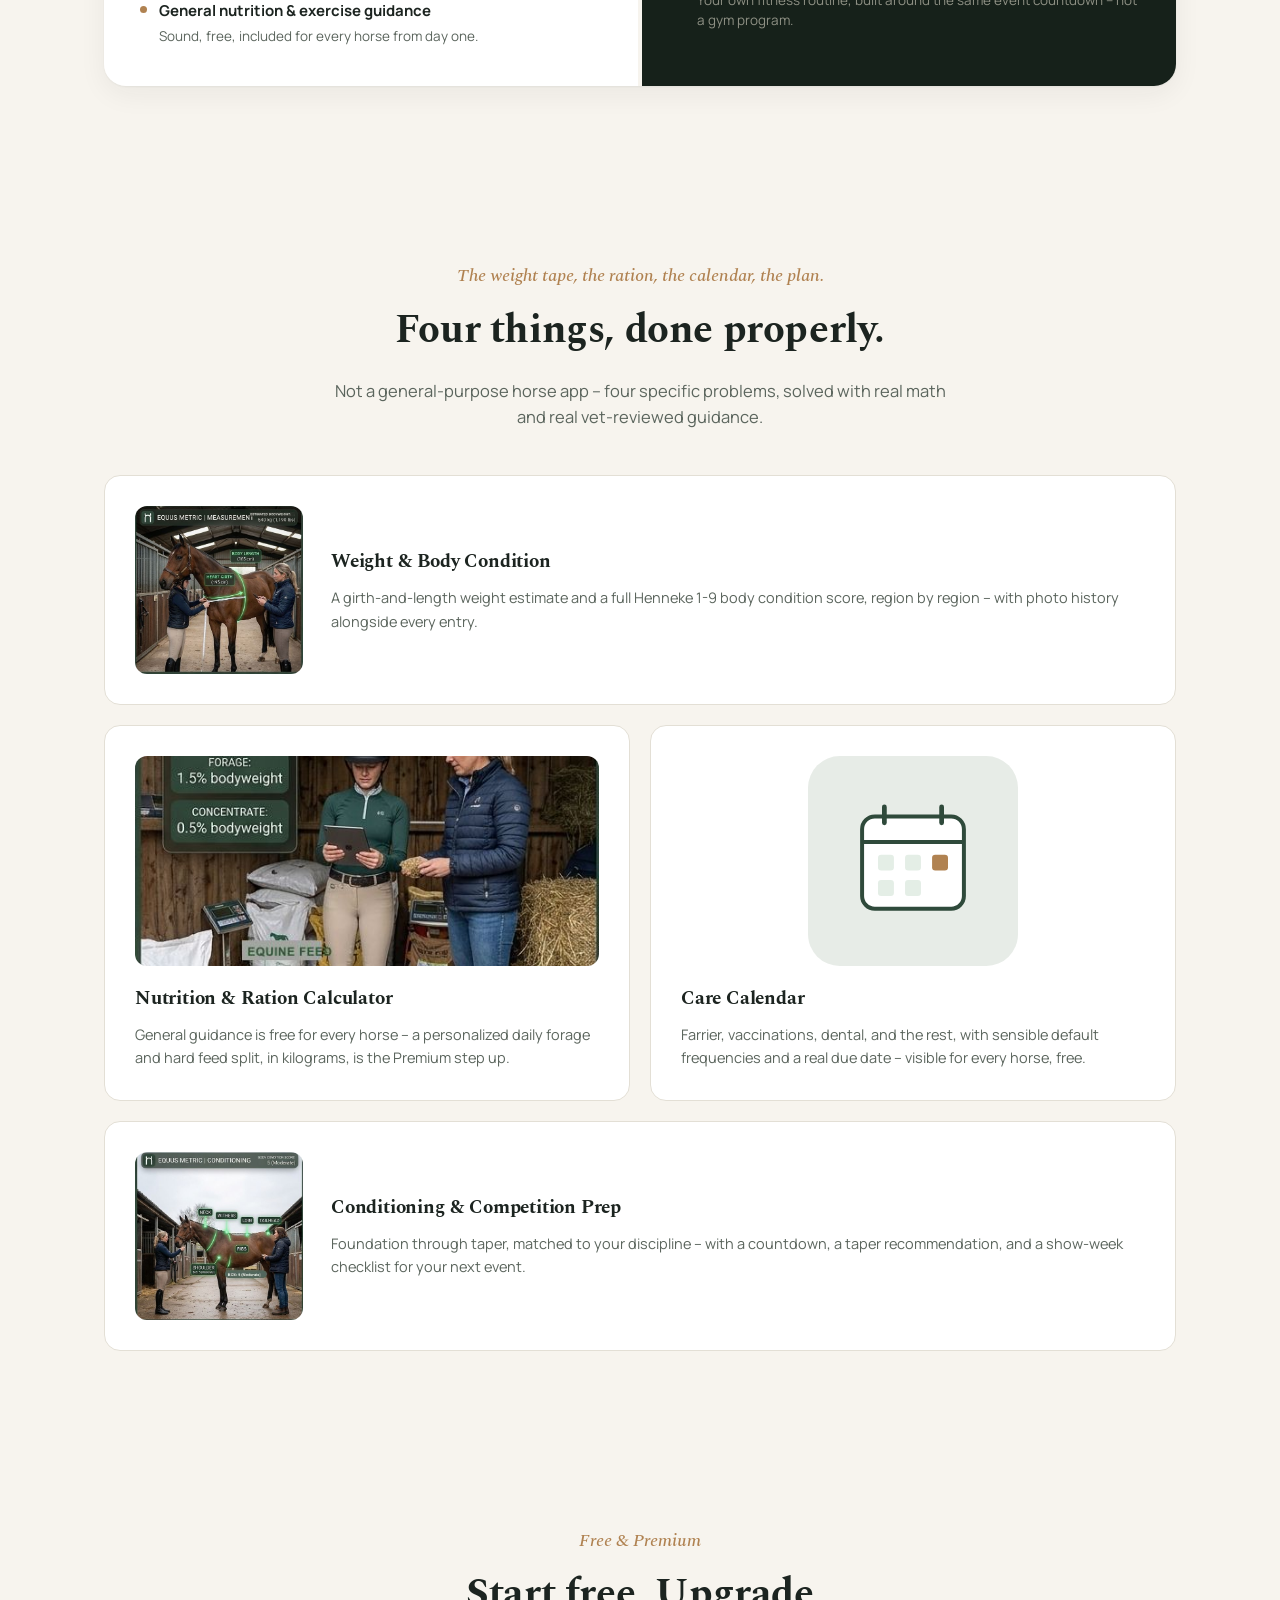
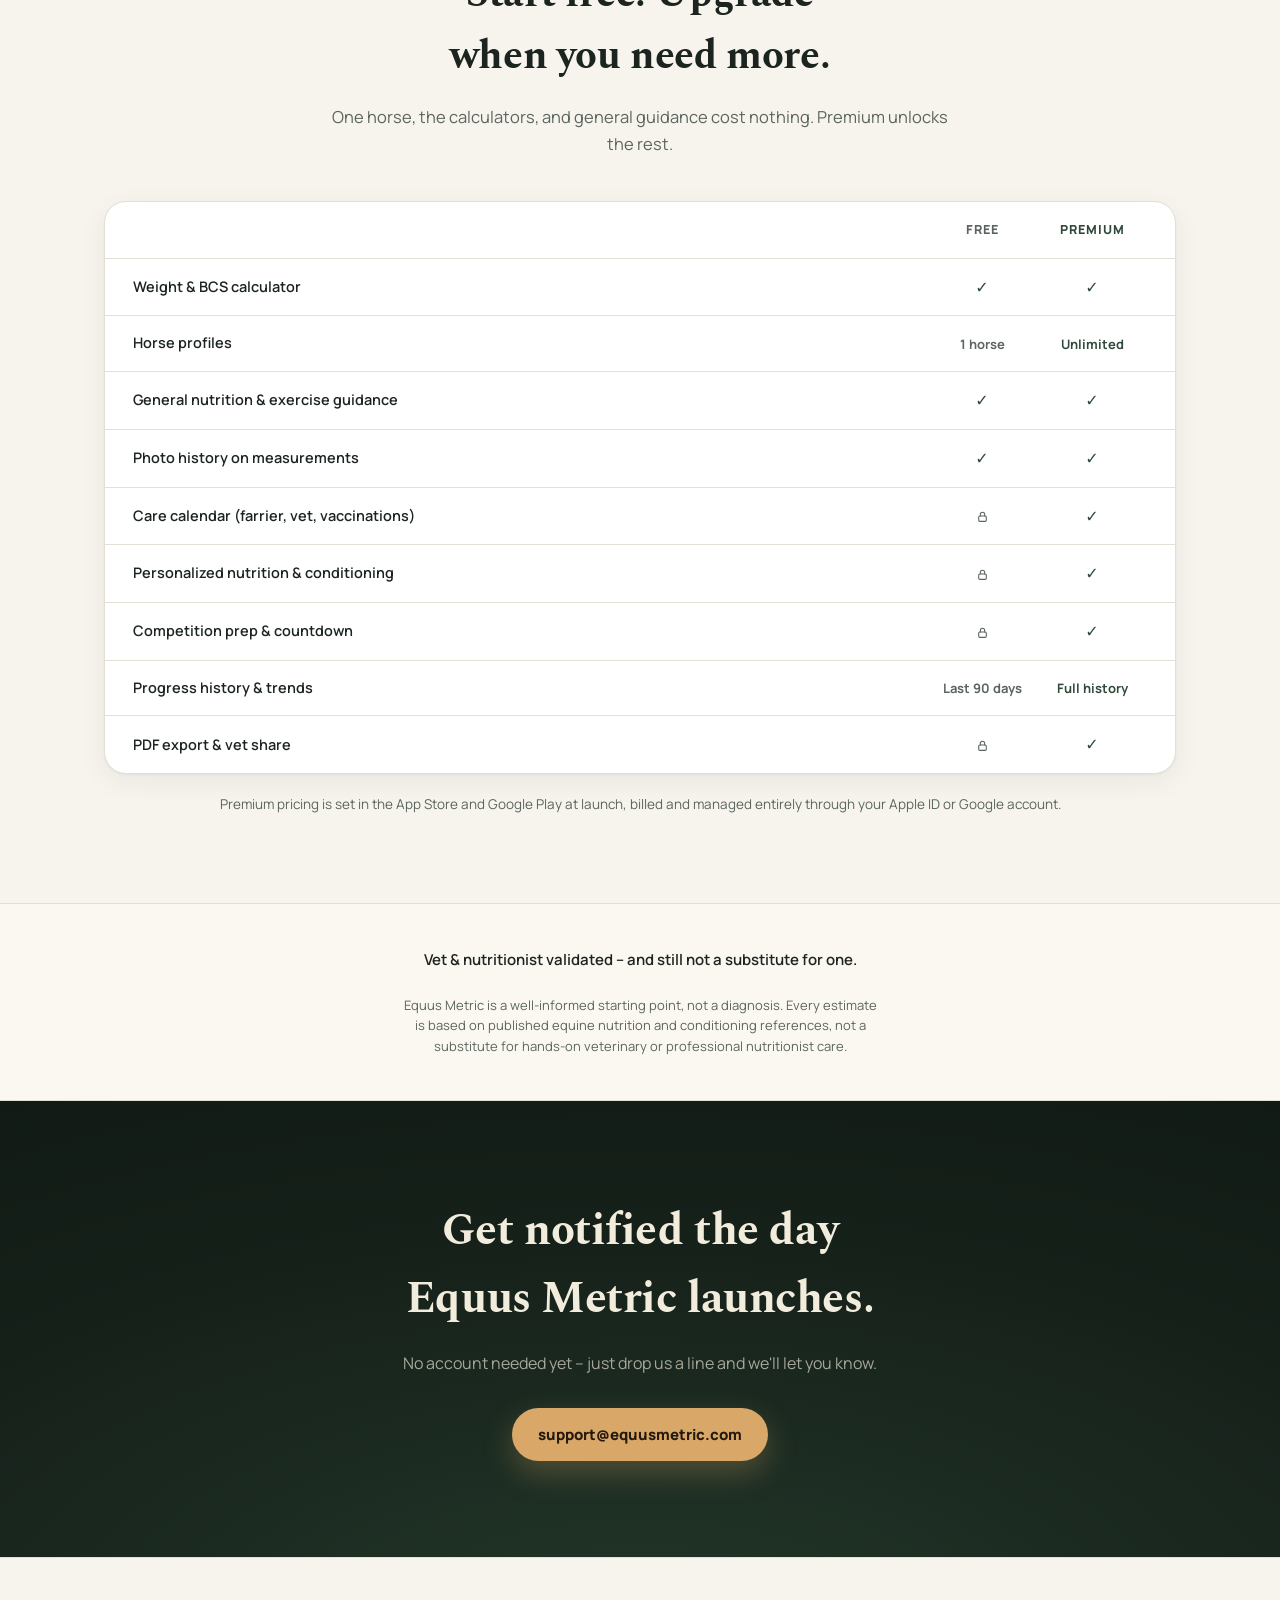
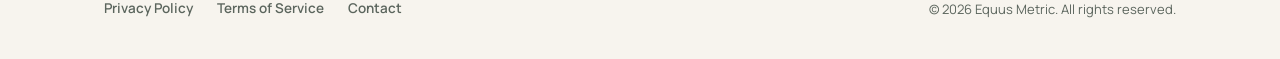
==== commit 53a5683d: "Replace hero SVG horse illustration with phone mockup render Swapped the custom SVG horse illustrati" ====
--- a/index.html
+++ b/index.html
@@ -53,61 +53,7 @@
       </div>
 
       <div class="hero-art" aria-hidden="true">
-        <svg viewBox="0 0 640 480" xmlns="http://www.w3.org/2000/svg">
-          <!-- far-side legs, drawn first so the body silhouette overlaps them -->
-          <path d="M215,268 C223,268 229,274 229,282 L229,432 C229,440 223,446 215,446 C207,446 201,440 201,432 L201,282 C201,274 207,268 215,268 Z" fill="#1D2B21"/>
-          <path d="M457,262 C465,262 471,268 471,276 L471,432 C471,440 465,446 457,446 C449,446 443,440 443,432 L443,276 C443,268 449,262 457,262 Z" fill="#1D2B21"/>
-
-          <!-- tail -->
-          <path d="M412,168 C450,180 478,215 486,255 C492,283 486,312 470,335 C480,300 478,268 462,240 C448,215 428,196 405,182 Z" fill="#233427"/>
-
-          <!-- main body + neck + head silhouette -->
-          <path d="M48,172
-                   C58,148 70,128 100,97
-                   C115,101 138,102 148,101
-                   C185,112 222,132 253,152
-                   C298,146 348,149 398,161
-                   C424,173 440,205 444,240
-                   L444,252 C444,300 440,340 432,436
-                   L458,436 C462,340 456,300 450,255
-                   C448,235 438,222 424,214
-                   C398,272 372,292 340,296
-                   C296,301 240,296 202,262
-                   C193,282 189,320 187,340
-                   C182,372 178,404 176,436
-                   L150,436 C154,400 158,364 165,330
-                   C170,300 176,272 185,252
-                   C168,236 158,214 155,192
-                   C138,196 118,196 100,190
-                   C82,182 62,178 48,172 Z"
-                fill="#F2ECDC" fill-opacity="0.98"/>
-
-          <!-- ear -->
-          <path d="M98,97 L108,58 L124,93 Z" fill="#F2ECDC"/>
-
-          <!-- mane strokes -->
-          <path d="M150,101 C168,112 182,124 196,140" stroke="#16211A" stroke-width="7" stroke-linecap="round" fill="none" opacity="0.5"/>
-          <path d="M168,108 C186,120 200,133 213,150" stroke="#16211A" stroke-width="7" stroke-linecap="round" fill="none" opacity="0.4"/>
-          <path d="M188,116 C204,129 217,142 229,158" stroke="#16211A" stroke-width="7" stroke-linecap="round" fill="none" opacity="0.3"/>
-
-          <!-- eye -->
-          <circle cx="88" cy="140" r="4.5" fill="#16211A"/>
-
-          <!-- near-side legs (front of the pair, drawn over the belly line) -->
-          <path d="M178,258 C188,258 196,266 196,276 L196,432 C196,441 188,449 178,449 C168,449 160,441 160,432 L160,276 C160,266 168,258 178,258 Z" fill="#F2ECDC"/>
-          <path d="M424,250 C434,250 442,258 442,268 L442,432 C442,441 434,449 424,449 C414,449 406,441 406,432 L406,268 C406,258 414,250 424,250 Z" fill="#F2ECDC"/>
-
-          <!-- ground shadow -->
-          <ellipse cx="320" cy="452" rx="230" ry="10" fill="#0f1712" opacity="0.35"/>
-
-          <!-- measurement overlay: girth band (heart-girth tape) -->
-          <ellipse cx="300" cy="230" rx="58" ry="118" fill="none" stroke="#D9A868" stroke-width="2.5" stroke-dasharray="2 7" stroke-linecap="round" opacity="0.9"/>
-
-          <!-- measurement overlay: height at withers -->
-          <line x1="253" y1="152" x2="253" y2="446" stroke="#D9A868" stroke-width="2" stroke-dasharray="1 7" stroke-linecap="round" opacity="0.8"/>
-          <line x1="240" y1="152" x2="266" y2="152" stroke="#D9A868" stroke-width="2.5" stroke-linecap="round"/>
-          <line x1="240" y1="446" x2="266" y2="446" stroke="#D9A868" stroke-width="2.5" stroke-linecap="round"/>
-        </svg>
+        <img src="assets/hero-phones.jpg" alt="">
       </div>
     </div>
 
--- a/styles.css
+++ b/styles.css
@@ -262,7 +262,14 @@
   height: 100%;
   min-height: 440px;
 }
-.hero-art svg { position: absolute; right: -6%; bottom: -6%; width: 128%; max-width: 640px; height: auto; }
+.hero-art img {
+  position: absolute;
+  right: 0;
+  bottom: -8%;
+  height: 122%;
+  width: auto;
+  max-width: none;
+}
 
 /* discipline marquee, bridges hero into the light content below */
 .marquee {
@@ -616,7 +623,7 @@
   .hero { padding-top: 56px; }
   .hero-copy { padding-bottom: 40px; text-align: left; }
   .hero-art { min-height: 320px; height: 320px; order: -1; margin-bottom: 8px; opacity: 0.85; }
-  .hero-art svg { right: -10%; bottom: -8%; width: 110%; }
+  .hero-art img { right: 0; bottom: -6%; height: 118%; }
   .persona-grid { grid-template-columns: 1fr; }
   .feature-grid { grid-template-columns: 1fr 1fr; }
   .feature-card { grid-column: span 2 !important; }
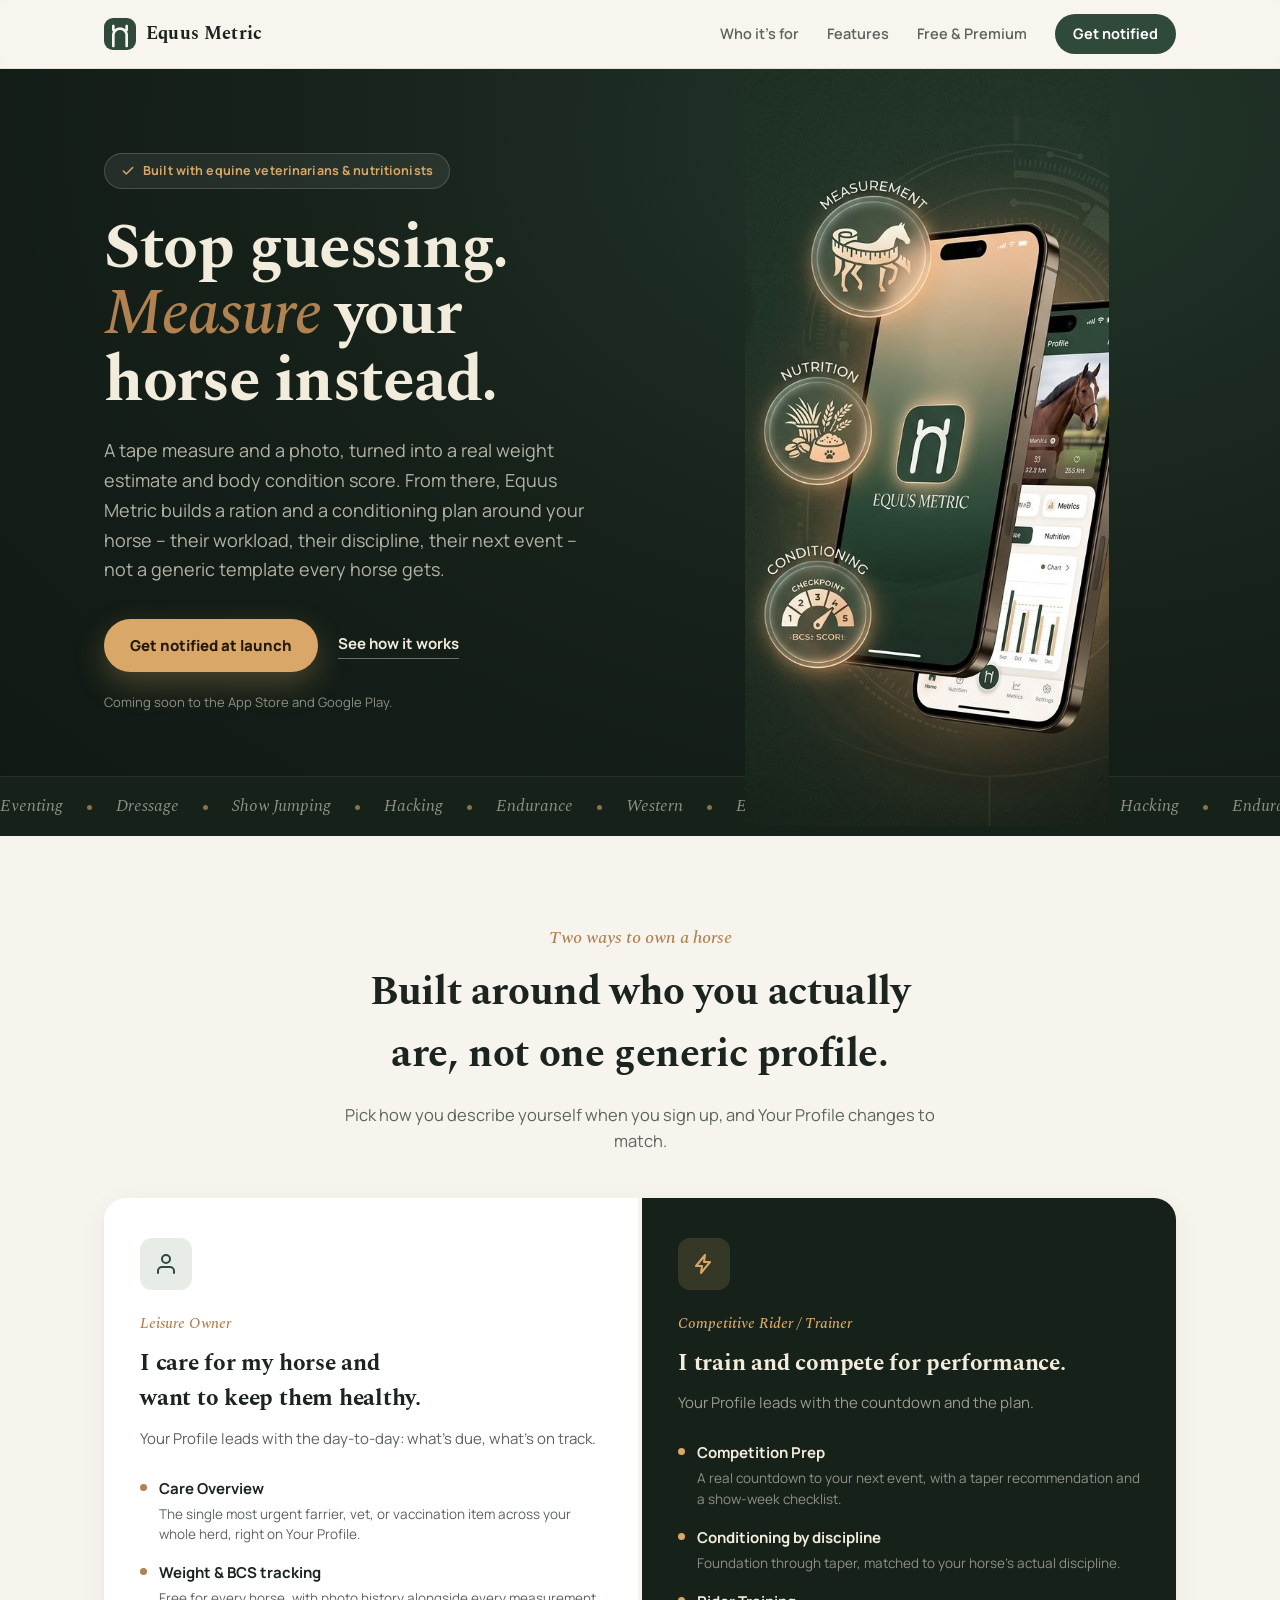
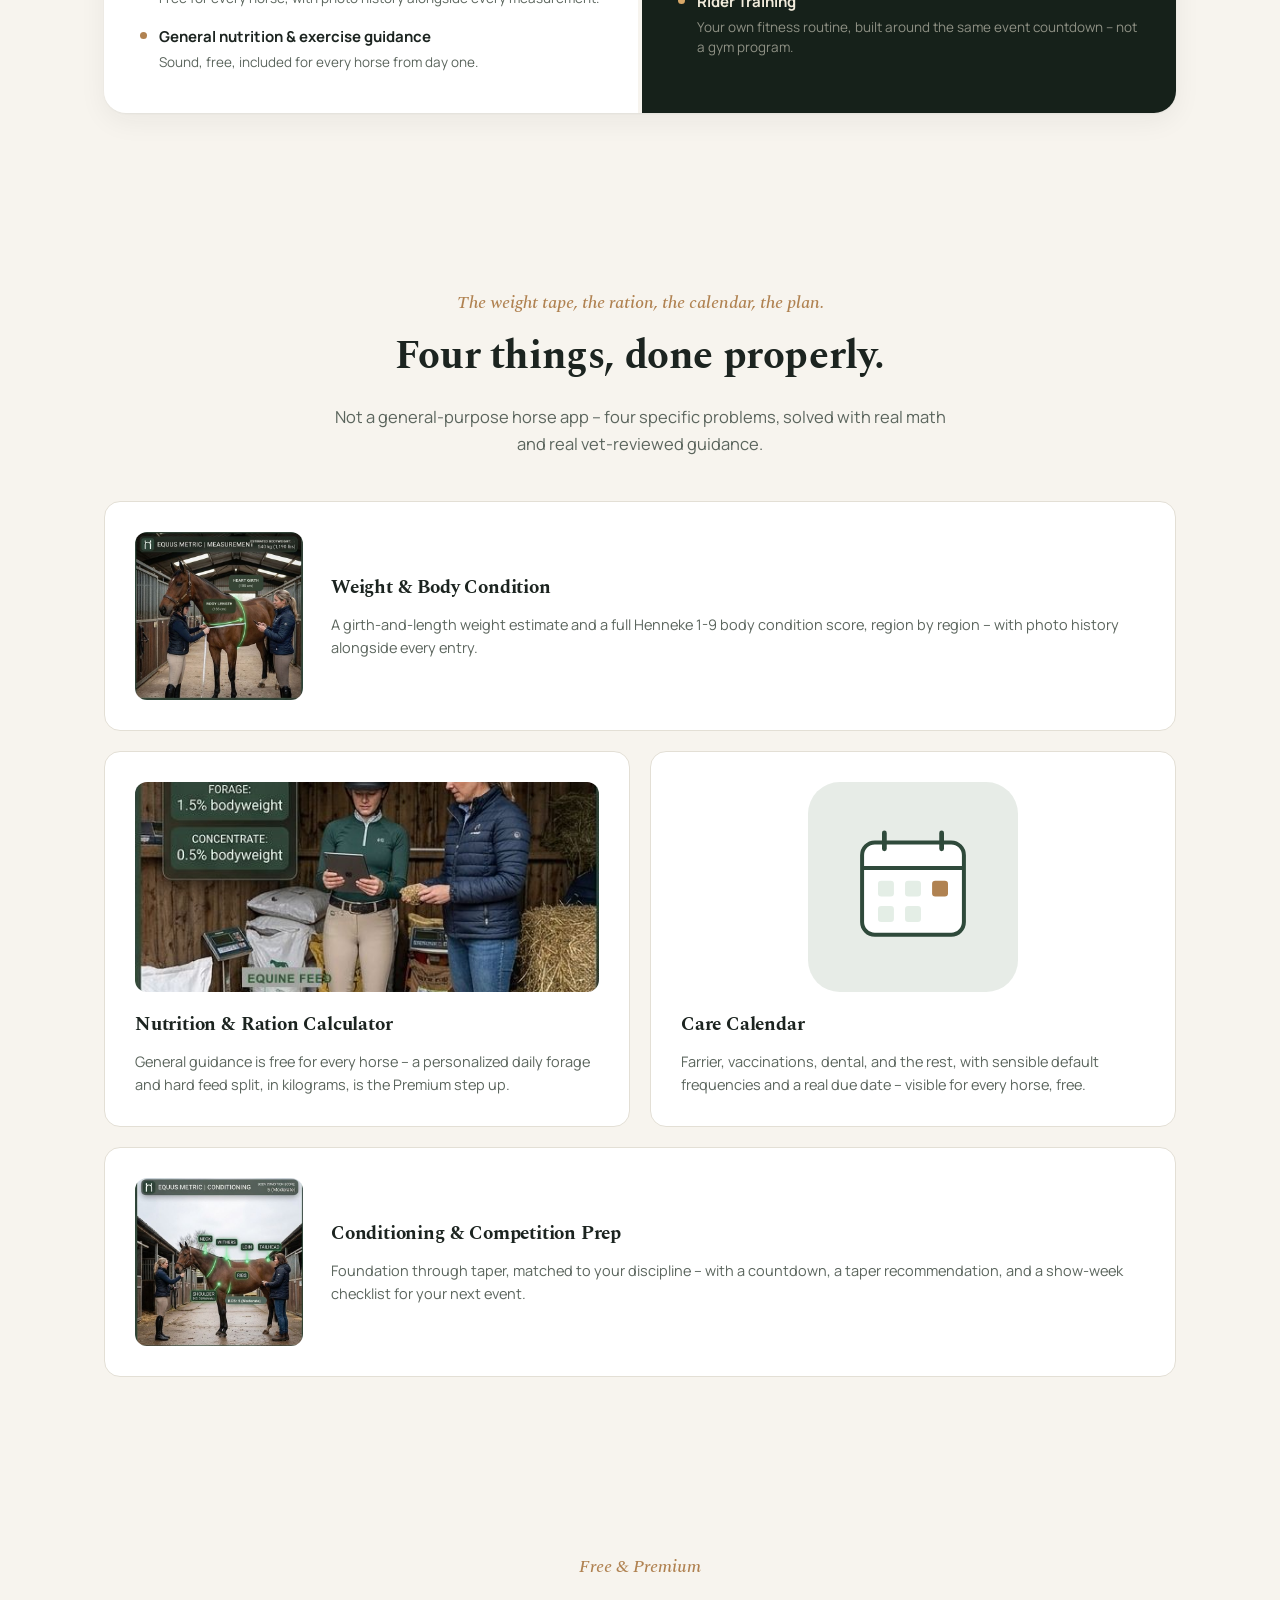
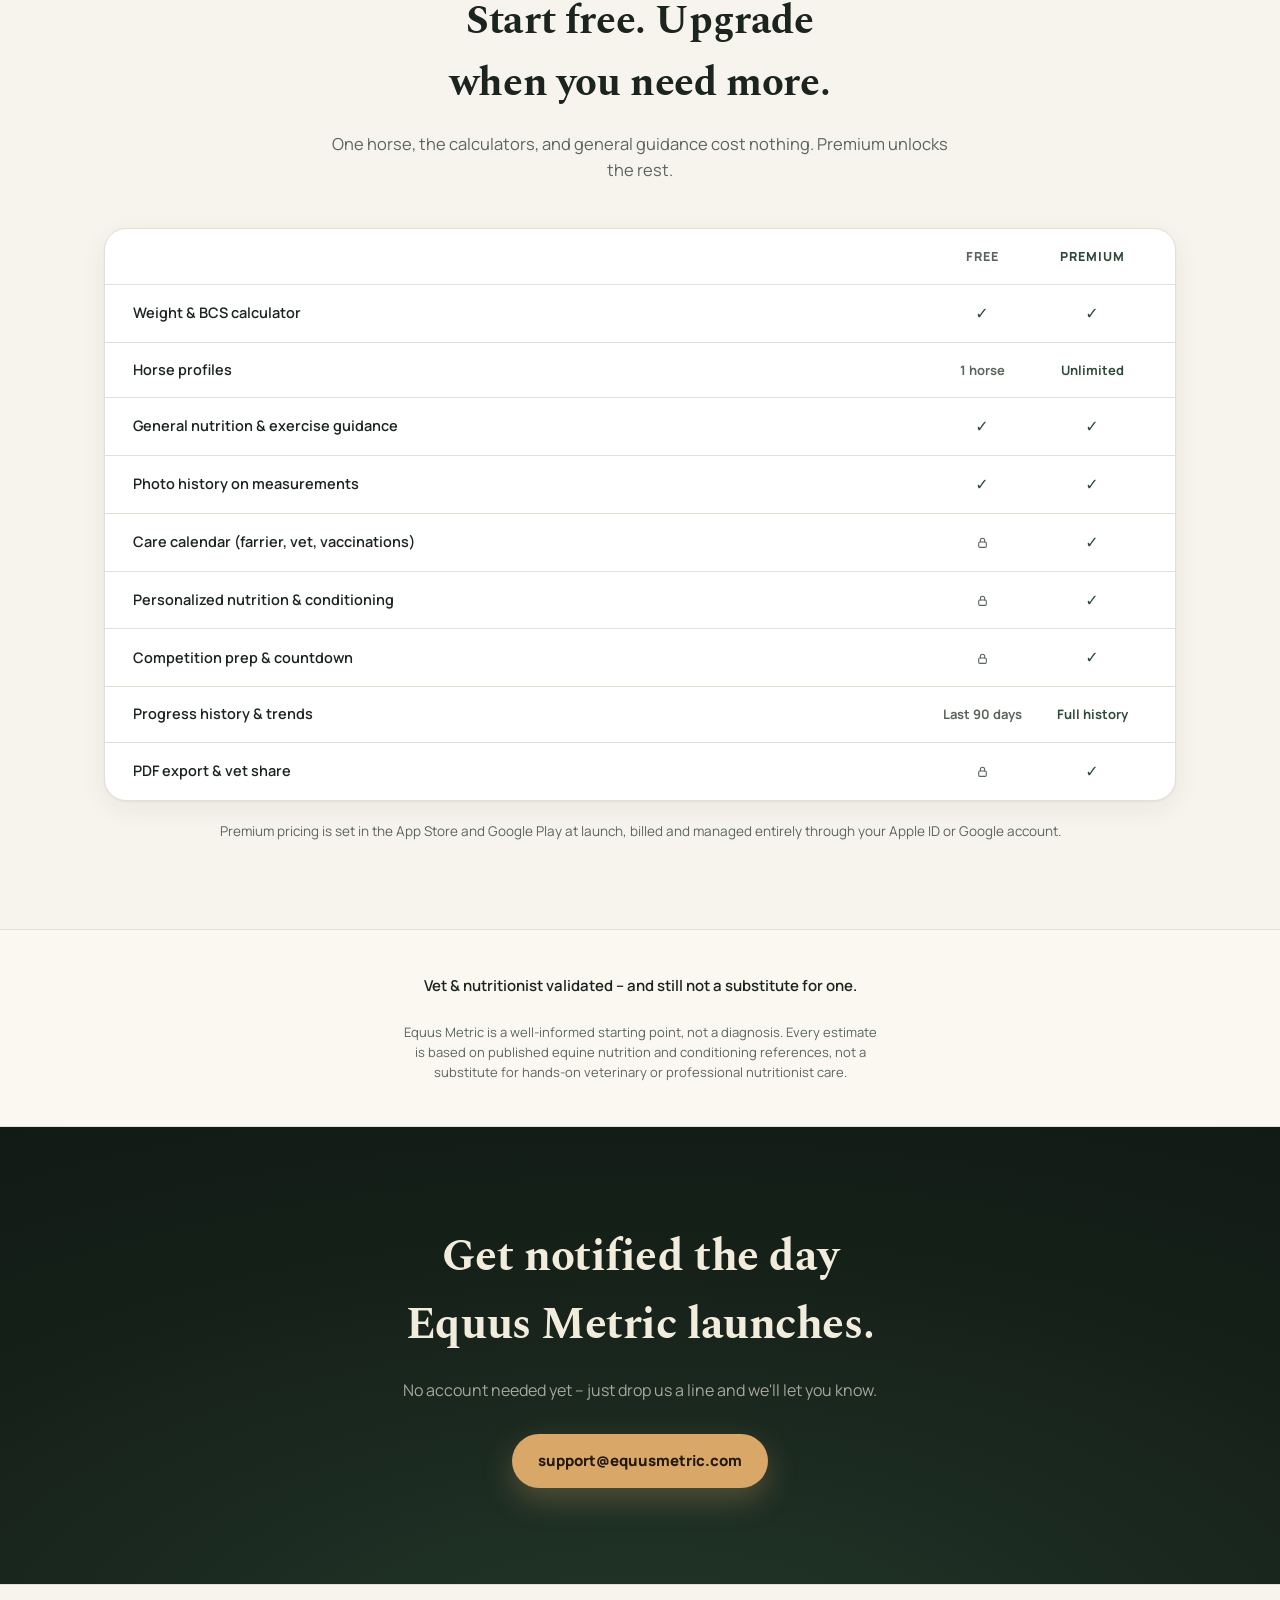
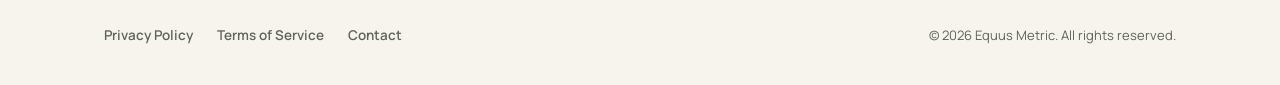
==== commit 8c8fa614: "Rename "Home" to "Your Profile" to match the app's renamed tab Three mentions on the personas sectio" ====
--- a/index.html
+++ b/index.html
@@ -80,7 +80,7 @@
       <div class="section-head" data-reveal>
         <span class="kicker">Two ways to own a horse</span>
         <h2>Built around who you actually are, not one generic profile.</h2>
-        <p>Pick how you describe yourself when you sign up, and Home changes to match.</p>
+        <p>Pick how you describe yourself when you sign up, and Your Profile changes to match.</p>
       </div>
       <div class="persona-grid" data-reveal>
         <div class="persona-card">
@@ -89,11 +89,11 @@
           </div>
           <p class="persona-kicker">Leisure Owner</p>
           <h3>I care for my horse and want to keep them healthy.</h3>
-          <p class="persona-sub">Home leads with the day-to-day: what's due, what's on track.</p>
+          <p class="persona-sub">Your Profile leads with the day-to-day: what's due, what's on track.</p>
           <div class="persona-list">
             <div class="persona-list-item">
               <span class="dot"></span>
-              <div><strong>Care Overview</strong><span>The single most urgent farrier, vet, or vaccination item across your whole herd, right on Home.</span></div>
+              <div><strong>Care Overview</strong><span>The single most urgent farrier, vet, or vaccination item across your whole herd, right on Your Profile.</span></div>
             </div>
             <div class="persona-list-item">
               <span class="dot"></span>
@@ -111,7 +111,7 @@
           </div>
           <p class="persona-kicker">Competitive Rider / Trainer</p>
           <h3>I train and compete for performance.</h3>
-          <p class="persona-sub">Home leads with the countdown and the plan.</p>
+          <p class="persona-sub">Your Profile leads with the countdown and the plan.</p>
           <div class="persona-list">
             <div class="persona-list-item">
               <span class="dot"></span>
--- a/styles.css
+++ b/styles.css
@@ -264,8 +264,9 @@
 }
 .hero-art img {
   position: absolute;
-  right: 0;
+  left: 50%;
   bottom: -8%;
+  transform: translateX(-50%);
   height: 122%;
   width: auto;
   max-width: none;
@@ -623,7 +624,7 @@
   .hero { padding-top: 56px; }
   .hero-copy { padding-bottom: 40px; text-align: left; }
   .hero-art { min-height: 320px; height: 320px; order: -1; margin-bottom: 8px; opacity: 0.85; }
-  .hero-art img { right: 0; bottom: -6%; height: 118%; }
+  .hero-art img { left: 50%; bottom: -6%; height: 118%; }
   .persona-grid { grid-template-columns: 1fr; }
   .feature-grid { grid-template-columns: 1fr 1fr; }
   .feature-card { grid-column: span 2 !important; }
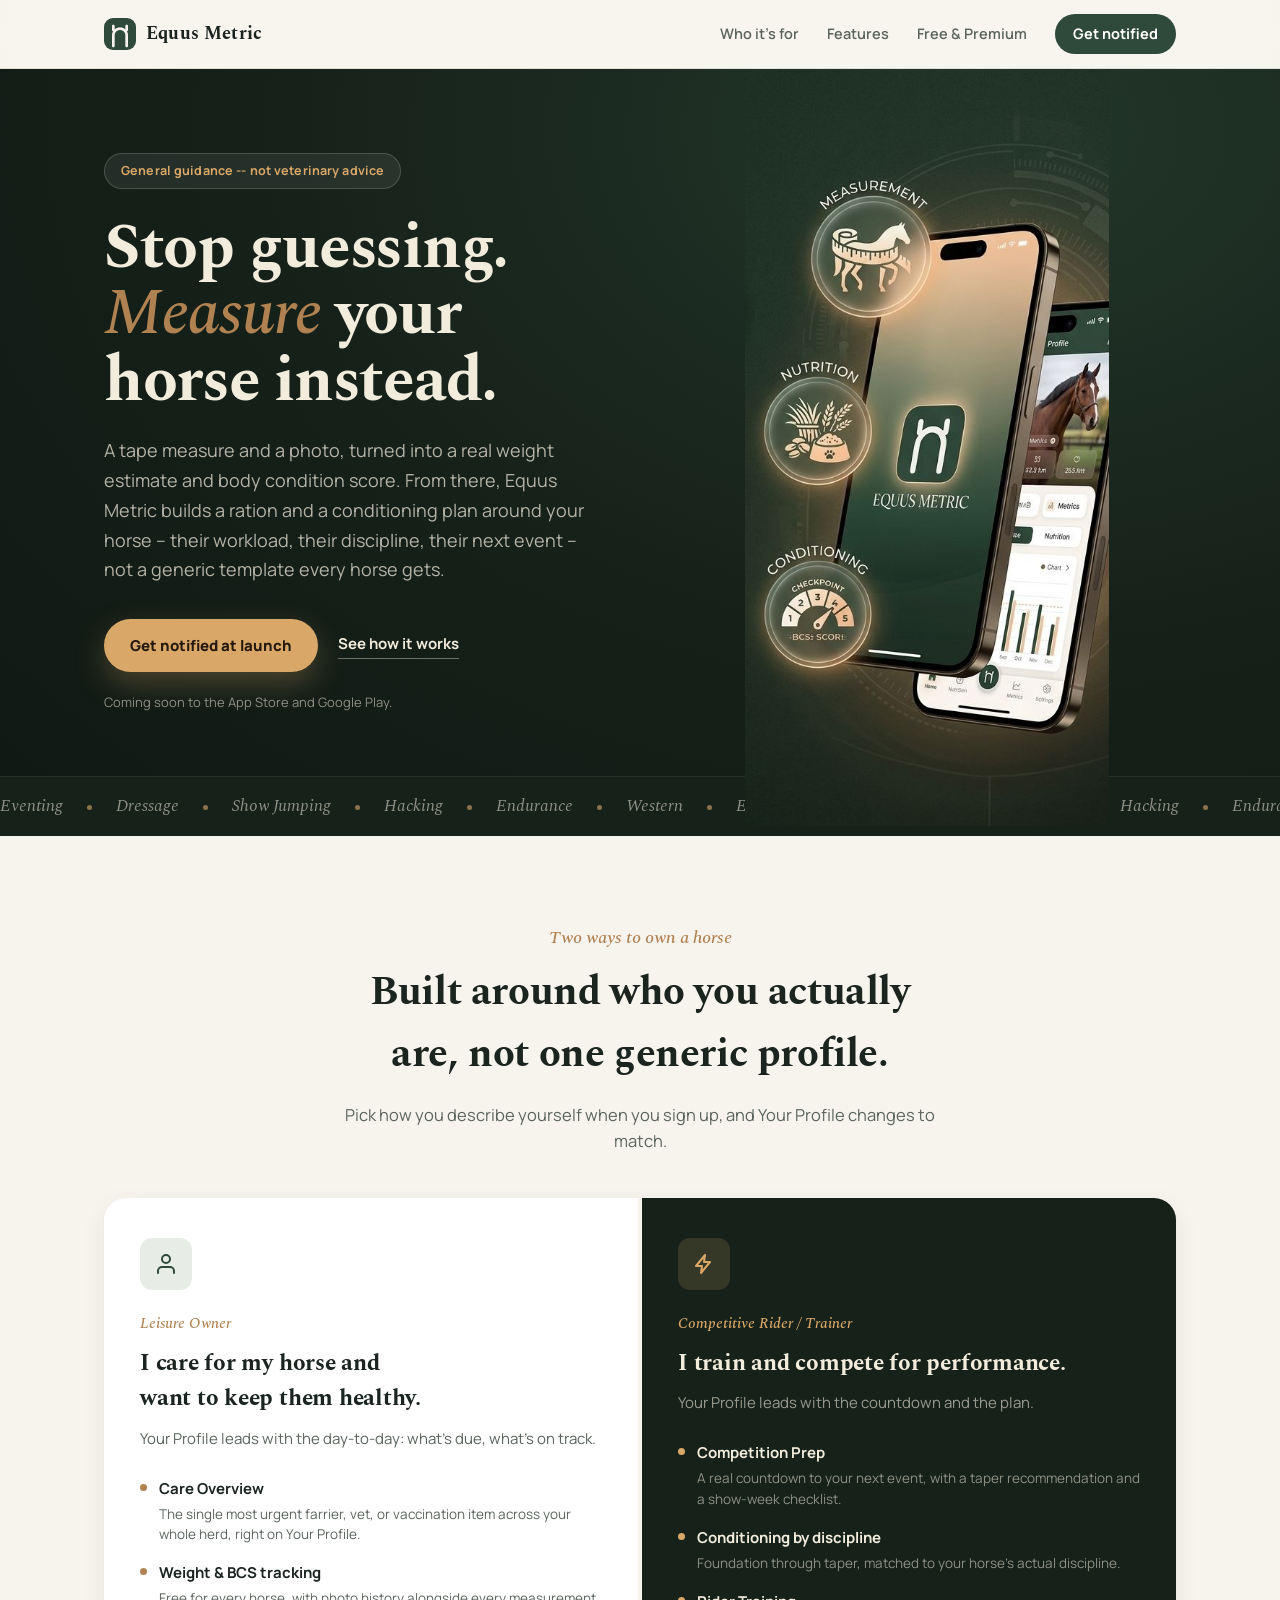
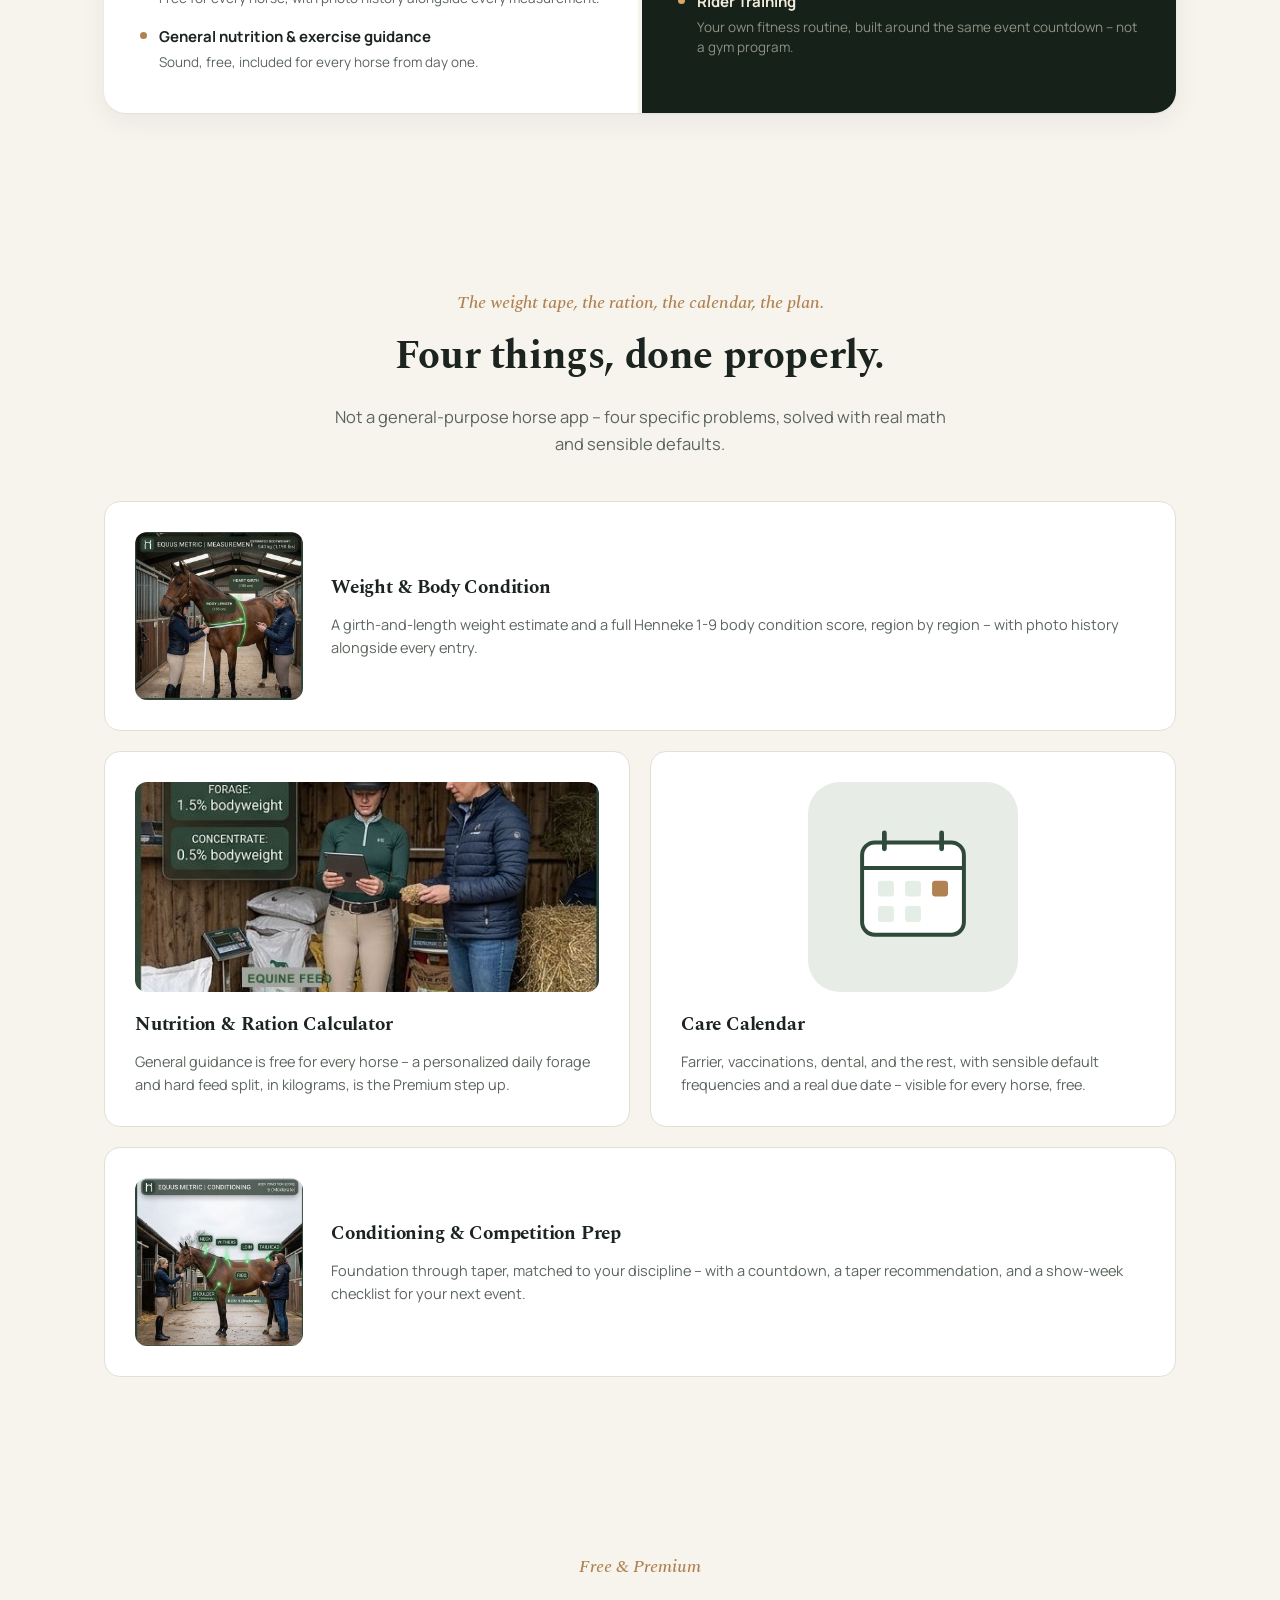
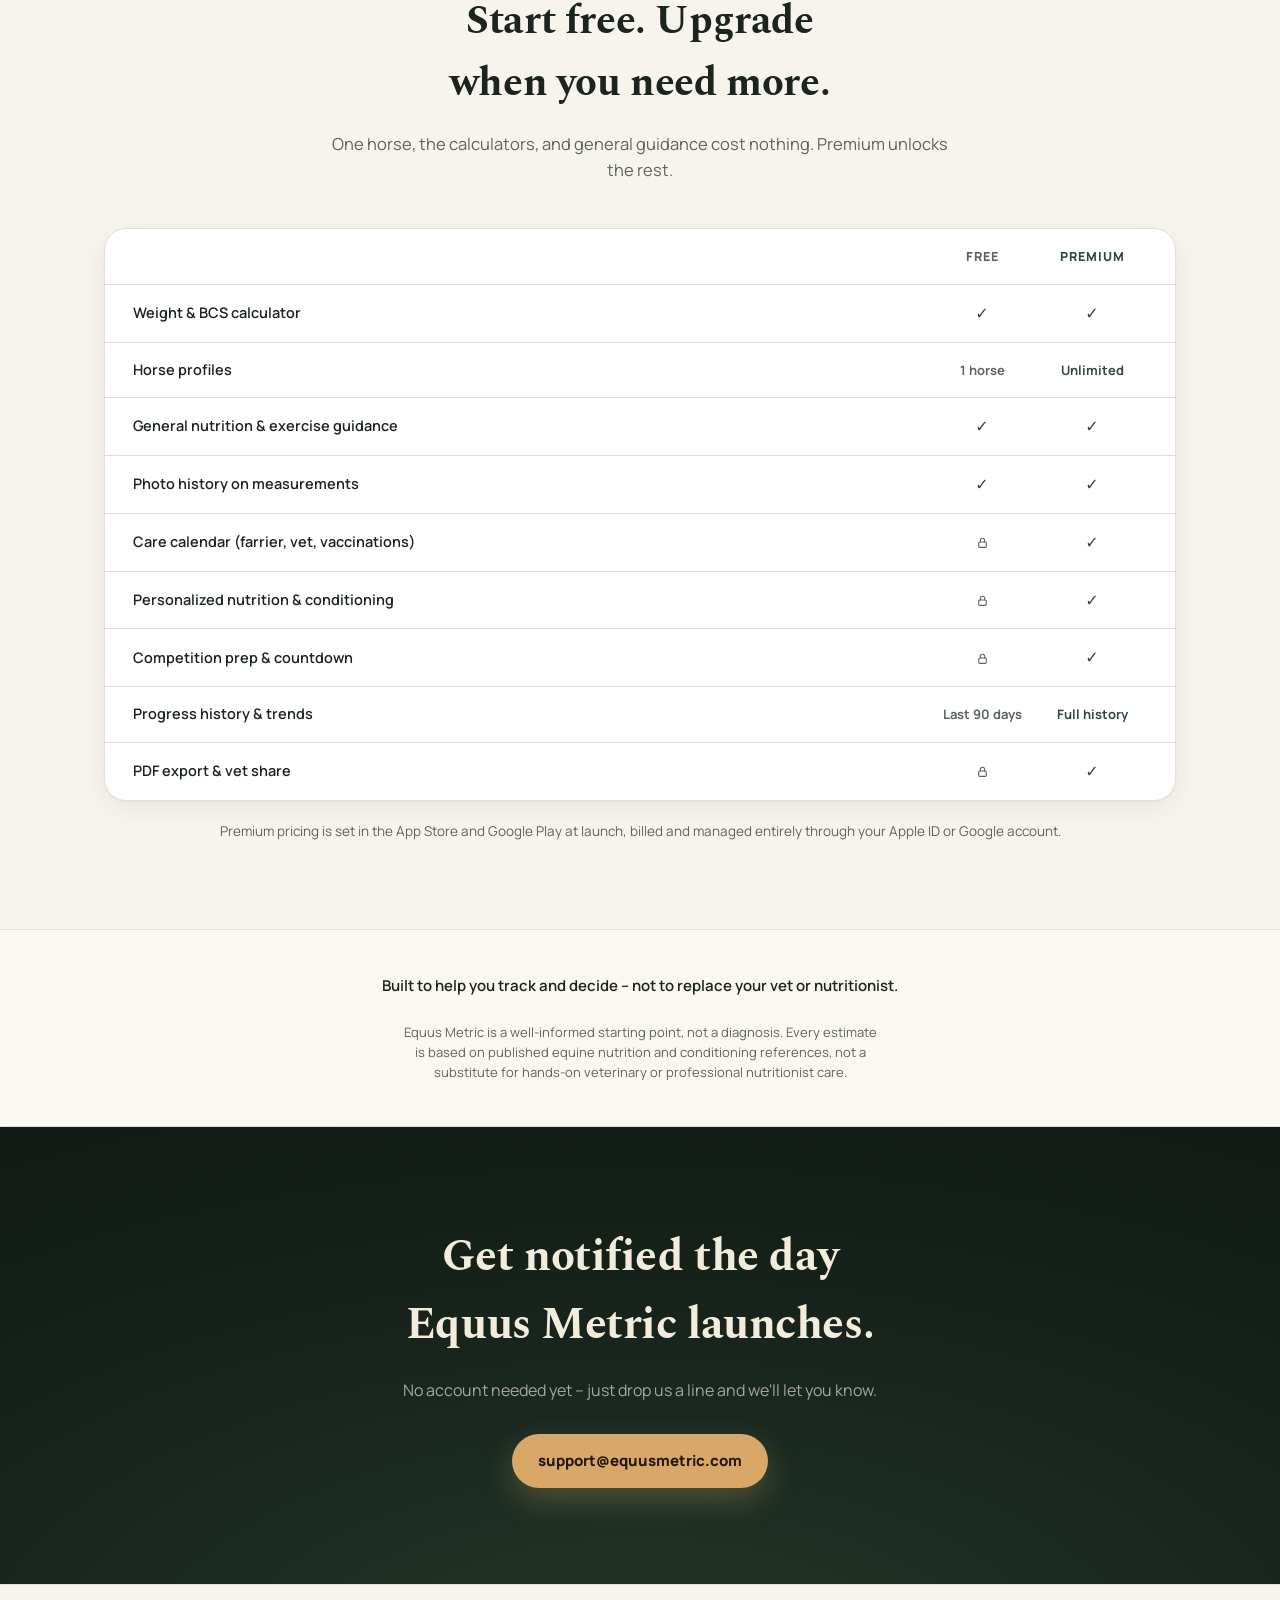
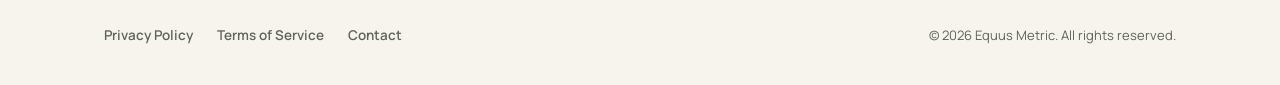
==== commit c3181adf: "Remove unbacked vet/nutritionist validation claims The hero chip, meta description, "Four things" su" ====
--- a/index.html
+++ b/index.html
@@ -4,7 +4,7 @@
 <meta charset="utf-8">
 <meta name="viewport" content="width=device-width, initial-scale=1">
 <title>Equus Metric -- Measurement, Nutrition &amp; Conditioning for Horse Owners</title>
-<meta name="description" content="Equus Metric turns a tape measure and a photo into real weight and body condition tracking, then into a personalized ration and conditioning plan -- built with equine vets and nutritionists.">
+<meta name="description" content="Equus Metric turns a tape measure and a photo into real weight and body condition tracking, then into a personalized ration and conditioning plan -- general guidance, not veterinary advice.">
 <link rel="icon" href="assets/icon.png">
 <link rel="preconnect" href="https://fonts.googleapis.com">
 <link rel="preconnect" href="https://fonts.gstatic.com" crossorigin>
@@ -33,8 +33,7 @@
     <div class="wrap">
       <div class="hero-copy">
         <div class="eyebrow-chip">
-          <svg width="14" height="14" viewBox="0 0 24 24" fill="none"><path d="M4 12l5 5L20 6" stroke="currentColor" stroke-width="2.5" stroke-linecap="round" stroke-linejoin="round"/></svg>
-          Built with equine veterinarians &amp; nutritionists
+          General guidance -- not veterinary advice
         </div>
         <h1>Stop guessing. <em>Measure</em> your horse instead.</h1>
         <p class="lede">
@@ -136,7 +135,7 @@
       <div class="section-head" data-reveal>
         <span class="kicker">The weight tape, the ration, the calendar, the plan.</span>
         <h2>Four things, done properly.</h2>
-        <p>Not a general-purpose horse app -- four specific problems, solved with real math and real vet-reviewed guidance.</p>
+        <p>Not a general-purpose horse app -- four specific problems, solved with real math and sensible defaults.</p>
       </div>
       <div class="feature-grid" data-reveal>
 
@@ -255,7 +254,7 @@
 
   <div class="trust-strip">
     <div class="wrap" style="flex-direction: column;">
-      <p>Vet &amp; nutritionist validated -- and still not a substitute for one.</p>
+      <p>Built to help you track and decide -- not to replace your vet or nutritionist.</p>
       <p class="disclaimer">
         Equus Metric is a well-informed starting point, not a diagnosis. Every estimate is
         based on published equine nutrition and conditioning references, not a substitute
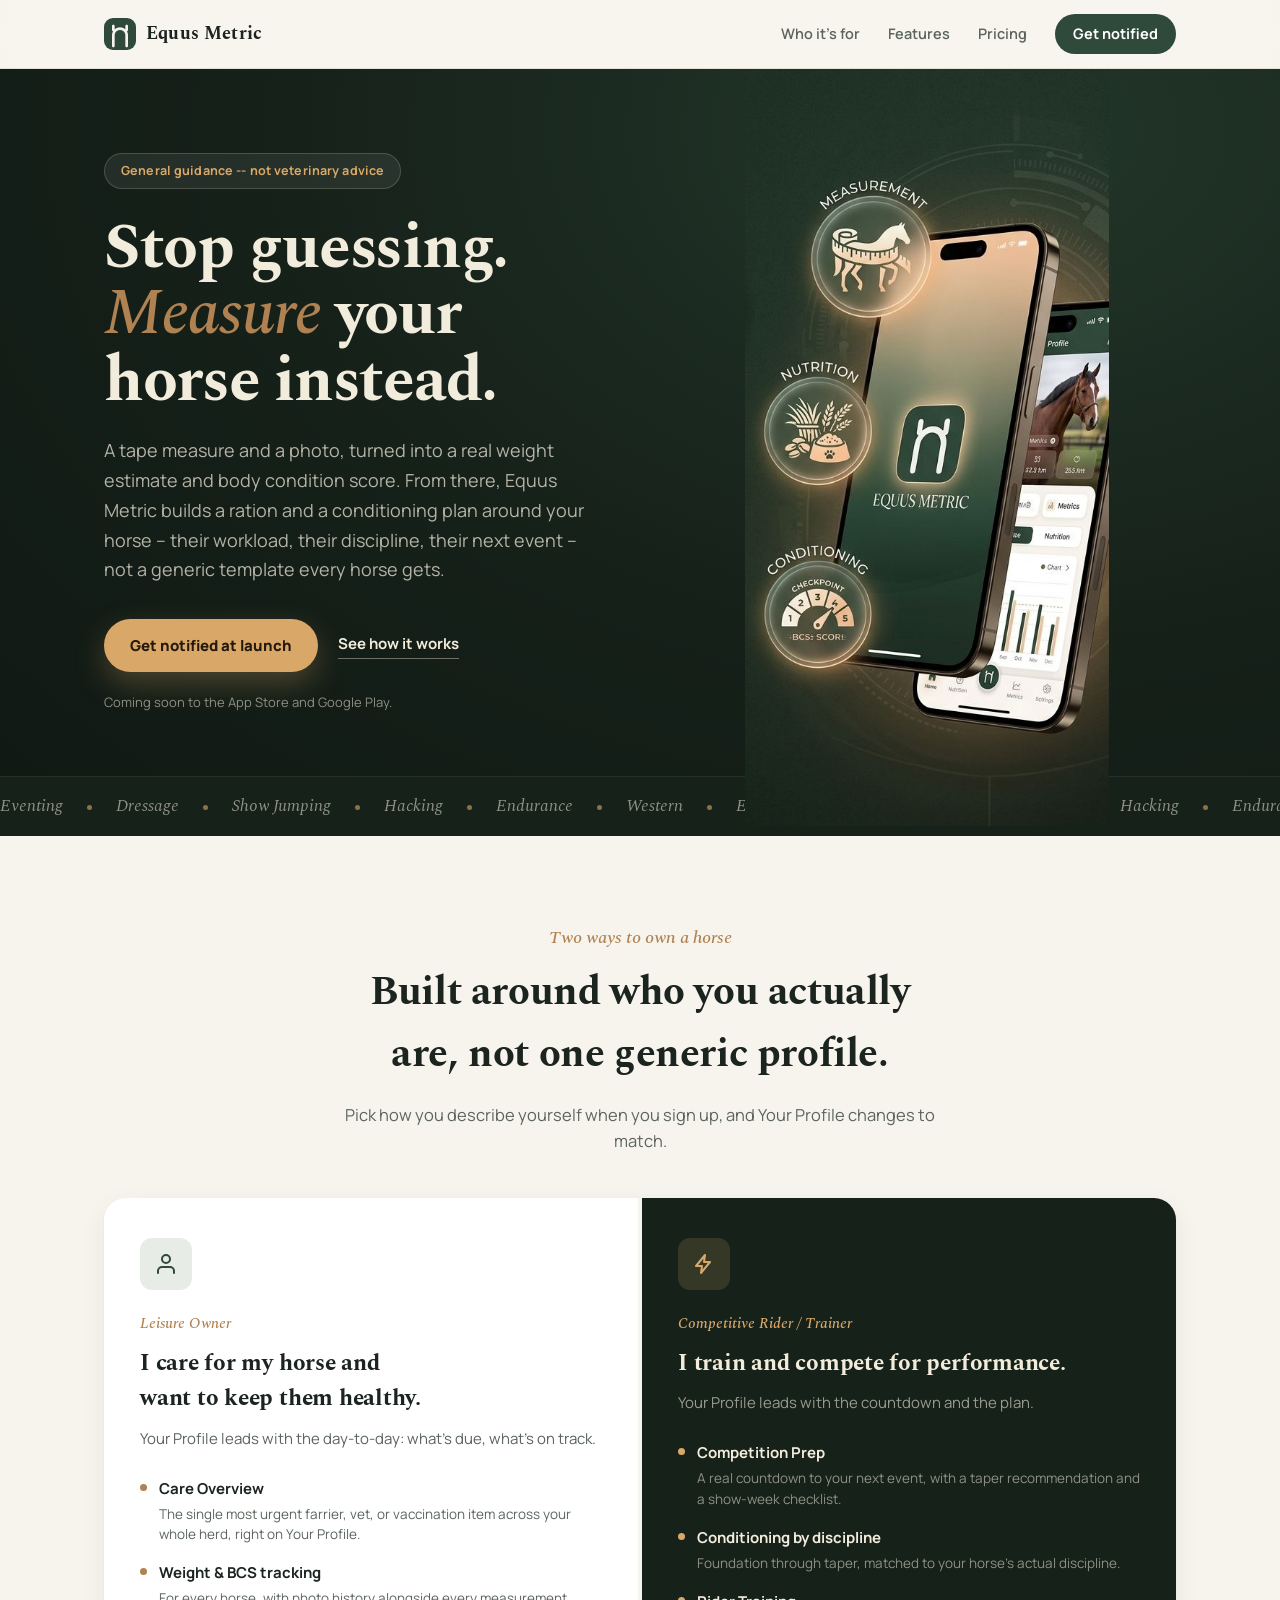
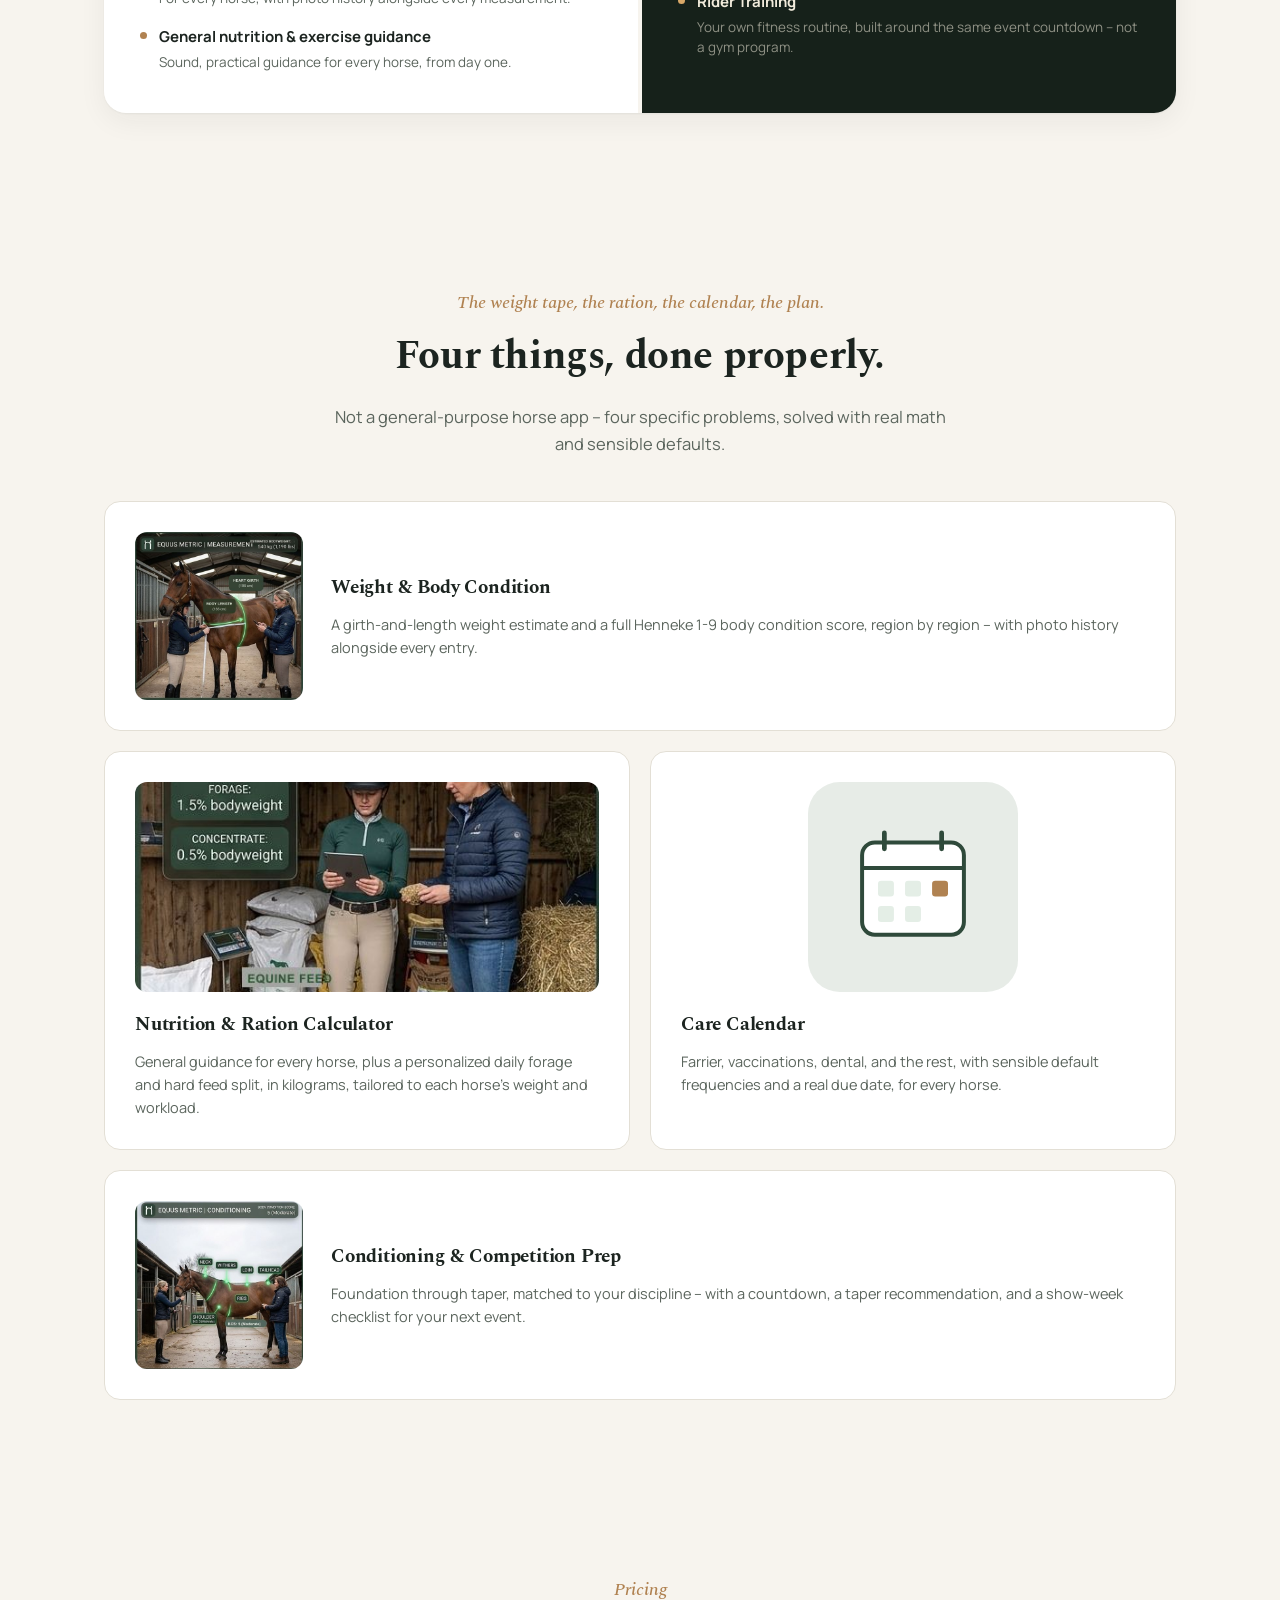
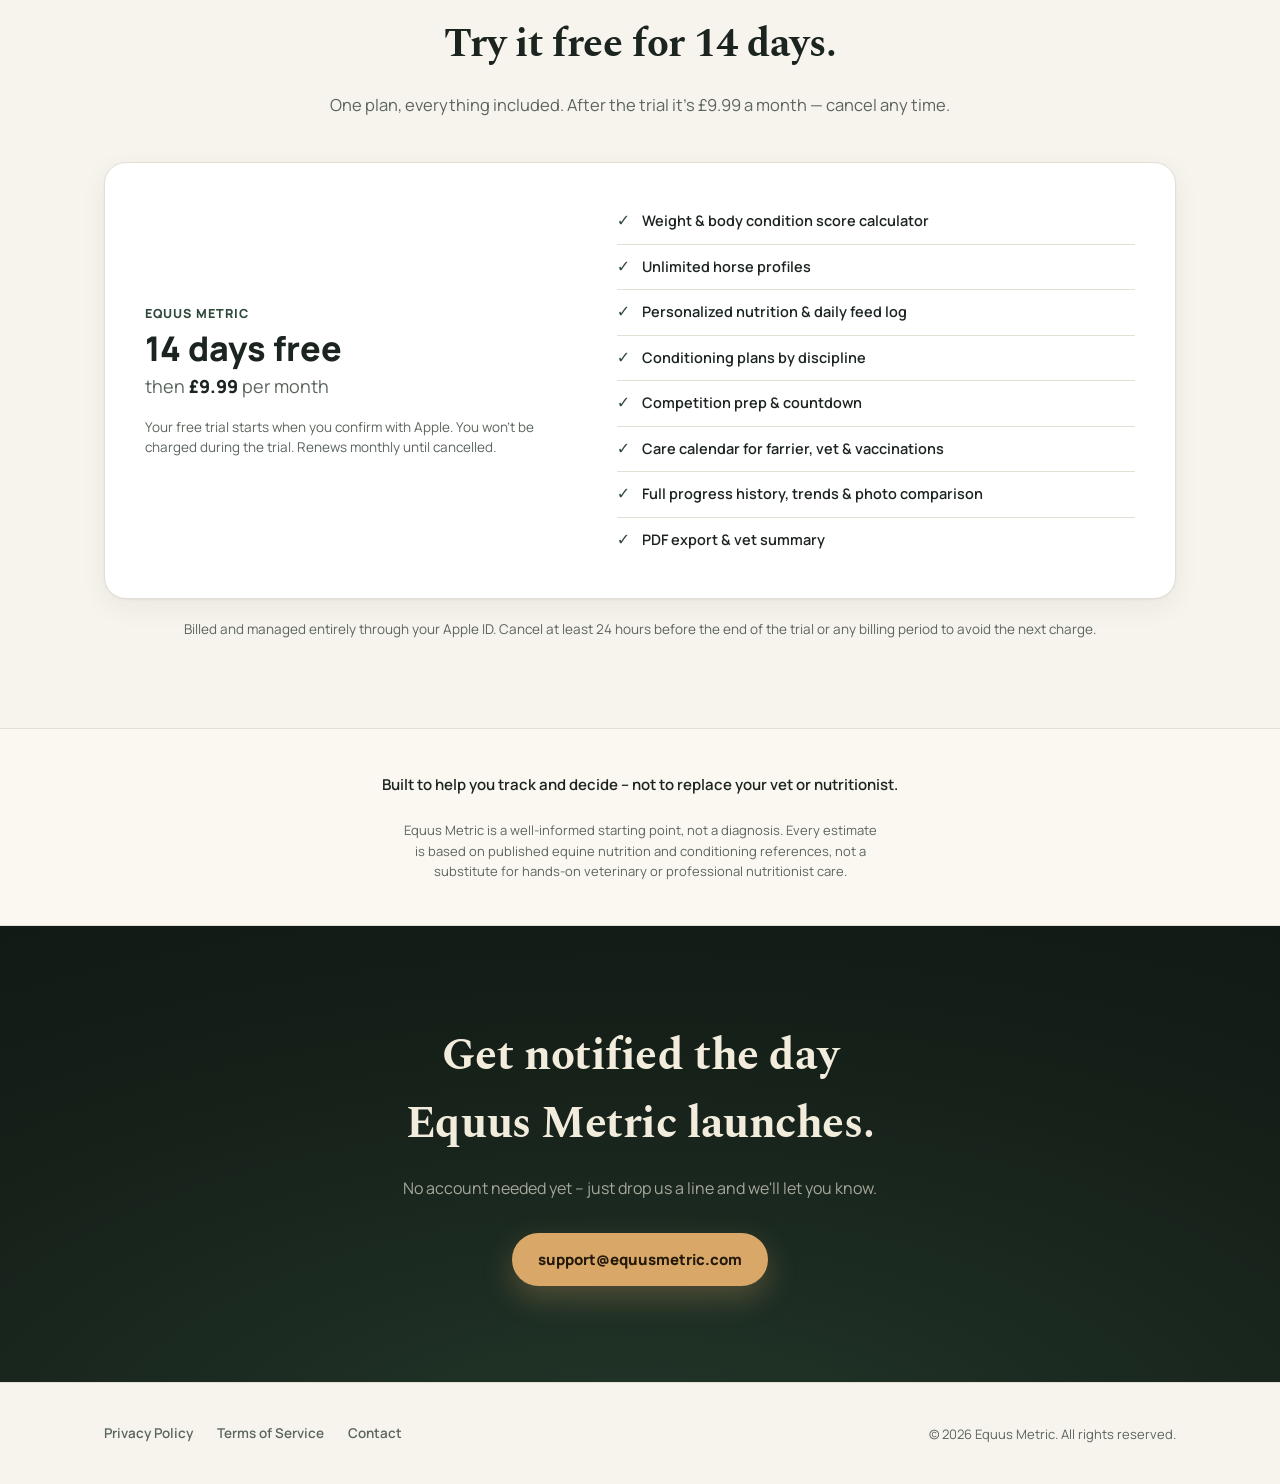
==== commit b8a4e5b2: "Pricing: one plan, 14-day free trial then 9.99 GBP/month Replaces the Free vs Premium comparison tab" ====
--- a/index.html
+++ b/index.html
@@ -22,7 +22,7 @@
     <nav class="header-nav">
       <a href="#personas">Who it's for</a>
       <a href="#features">Features</a>
-      <a href="#pricing">Free &amp; Premium</a>
+      <a href="#pricing">Pricing</a>
       <a href="mailto:support@equusmetric.com" class="cta">Get notified</a>
     </nav>
   </div>
@@ -96,11 +96,11 @@
             </div>
             <div class="persona-list-item">
               <span class="dot"></span>
-              <div><strong>Weight &amp; BCS tracking</strong><span>Free for every horse, with photo history alongside every measurement.</span></div>
-            </div>
-            <div class="persona-list-item">
-              <span class="dot"></span>
-              <div><strong>General nutrition &amp; exercise guidance</strong><span>Sound, free, included for every horse from day one.</span></div>
+              <div><strong>Weight &amp; BCS tracking</strong><span>For every horse, with photo history alongside every measurement.</span></div>
+            </div>
+            <div class="persona-list-item">
+              <span class="dot"></span>
+              <div><strong>General nutrition &amp; exercise guidance</strong><span>Sound, practical guidance for every horse, from day one.</span></div>
             </div>
           </div>
         </div>
@@ -154,7 +154,7 @@
             <img src="assets/feature-nutrition.jpg" alt="A rider weighing hay on a hanging scale next to bags of feed in a stable.">
           </div>
           <h3>Nutrition &amp; Ration Calculator</h3>
-          <p>General guidance is free for every horse -- a personalized daily forage and hard feed split, in kilograms, is the Premium step up.</p>
+          <p>General guidance for every horse, plus a personalized daily forage and hard feed split, in kilograms, tailored to each horse's weight and workload.</p>
         </div>
 
         <div class="feature-card">
@@ -172,7 +172,7 @@
             </svg>
           </div>
           <h3>Care Calendar</h3>
-          <p>Farrier, vaccinations, dental, and the rest, with sensible default frequencies and a real due date -- visible for every horse, free.</p>
+          <p>Farrier, vaccinations, dental, and the rest, with sensible default frequencies and a real due date, for every horse.</p>
         </div>
 
         <div class="feature-card wide">
@@ -192,63 +192,29 @@
   <section id="pricing">
     <div class="wrap">
       <div class="section-head" data-reveal>
-        <span class="kicker">Free &amp; Premium</span>
-        <h2>Start free. Upgrade when you need more.</h2>
-        <p>One horse, the calculators, and general guidance cost nothing. Premium unlocks the rest.</p>
-      </div>
-      <div class="pricing-table" data-reveal>
-        <div class="pricing-head">
-          <span>&nbsp;</span>
-          <span>Free</span>
-          <span>Premium</span>
-        </div>
-        <div class="pricing-row">
-          <span class="feat-name">Weight &amp; BCS calculator</span>
-          <span class="cell"><span class="check">&#10003;</span></span>
-          <span class="cell premium"><span class="check">&#10003;</span></span>
-        </div>
-        <div class="pricing-row">
-          <span class="feat-name">Horse profiles</span>
-          <span class="cell">1 horse</span>
-          <span class="cell premium">Unlimited</span>
-        </div>
-        <div class="pricing-row">
-          <span class="feat-name">General nutrition &amp; exercise guidance</span>
-          <span class="cell"><span class="check">&#10003;</span></span>
-          <span class="cell premium"><span class="check">&#10003;</span></span>
-        </div>
-        <div class="pricing-row">
-          <span class="feat-name">Photo history on measurements</span>
-          <span class="cell"><span class="check">&#10003;</span></span>
-          <span class="cell premium"><span class="check">&#10003;</span></span>
-        </div>
-        <div class="pricing-row">
-          <span class="feat-name">Care calendar (farrier, vet, vaccinations)</span>
-          <span class="cell"><span class="lock"><svg width="13" height="13" viewBox="0 0 24 24" fill="none" style="vertical-align:-2px"><rect x="5" y="11" width="14" height="10" rx="2" stroke="currentColor" stroke-width="2"/><path d="M8 11V8a4 4 0 018 0v3" stroke="currentColor" stroke-width="2" stroke-linecap="round"/></svg></span></span>
-          <span class="cell premium"><span class="check">&#10003;</span></span>
-        </div>
-        <div class="pricing-row">
-          <span class="feat-name">Personalized nutrition &amp; conditioning</span>
-          <span class="cell"><span class="lock"><svg width="13" height="13" viewBox="0 0 24 24" fill="none" style="vertical-align:-2px"><rect x="5" y="11" width="14" height="10" rx="2" stroke="currentColor" stroke-width="2"/><path d="M8 11V8a4 4 0 018 0v3" stroke="currentColor" stroke-width="2" stroke-linecap="round"/></svg></span></span>
-          <span class="cell premium"><span class="check">&#10003;</span></span>
-        </div>
-        <div class="pricing-row">
-          <span class="feat-name">Competition prep &amp; countdown</span>
-          <span class="cell"><span class="lock"><svg width="13" height="13" viewBox="0 0 24 24" fill="none" style="vertical-align:-2px"><rect x="5" y="11" width="14" height="10" rx="2" stroke="currentColor" stroke-width="2"/><path d="M8 11V8a4 4 0 018 0v3" stroke="currentColor" stroke-width="2" stroke-linecap="round"/></svg></span></span>
-          <span class="cell premium"><span class="check">&#10003;</span></span>
-        </div>
-        <div class="pricing-row">
-          <span class="feat-name">Progress history &amp; trends</span>
-          <span class="cell">Last 90 days</span>
-          <span class="cell premium">Full history</span>
-        </div>
-        <div class="pricing-row">
-          <span class="feat-name">PDF export &amp; vet share</span>
-          <span class="cell"><span class="lock"><svg width="13" height="13" viewBox="0 0 24 24" fill="none" style="vertical-align:-2px"><rect x="5" y="11" width="14" height="10" rx="2" stroke="currentColor" stroke-width="2"/><path d="M8 11V8a4 4 0 018 0v3" stroke="currentColor" stroke-width="2" stroke-linecap="round"/></svg></span></span>
-          <span class="cell premium"><span class="check">&#10003;</span></span>
-        </div>
-      </div>
-      <p class="pricing-note">Premium pricing is set in the App Store and Google Play at launch, billed and managed entirely through your Apple ID or Google account.</p>
+        <span class="kicker">Pricing</span>
+        <h2>Try it free for 14 days.</h2>
+        <p>One plan, everything included. After the trial it's &pound;9.99 a month &mdash; cancel any time.</p>
+      </div>
+      <div class="plan-card" data-reveal>
+        <div class="plan-price">
+          <span class="plan-eyebrow">Equus Metric</span>
+          <div class="plan-trial">14 days free</div>
+          <div class="plan-then">then <strong>&pound;9.99</strong> per month</div>
+          <p class="plan-fine">Your free trial starts when you confirm with Apple. You won't be charged during the trial. Renews monthly until cancelled.</p>
+        </div>
+        <ul class="plan-features">
+          <li><span class="check">&#10003;</span>Weight &amp; body condition score calculator</li>
+          <li><span class="check">&#10003;</span>Unlimited horse profiles</li>
+          <li><span class="check">&#10003;</span>Personalized nutrition &amp; daily feed log</li>
+          <li><span class="check">&#10003;</span>Conditioning plans by discipline</li>
+          <li><span class="check">&#10003;</span>Competition prep &amp; countdown</li>
+          <li><span class="check">&#10003;</span>Care calendar for farrier, vet &amp; vaccinations</li>
+          <li><span class="check">&#10003;</span>Full progress history, trends &amp; photo comparison</li>
+          <li><span class="check">&#10003;</span>PDF export &amp; vet summary</li>
+        </ul>
+      </div>
+      <p class="pricing-note">Billed and managed entirely through your Apple ID. Cancel at least 24 hours before the end of the trial or any billing period to avoid the next charge.</p>
     </div>
   </section>
 
--- a/styles.css
+++ b/styles.css
@@ -465,51 +465,49 @@
   margin-bottom: 18px;
 }
 
-/* pricing table */
-
-.pricing-table {
+/* pricing: one plan */
+
+.plan-card {
+  display: grid;
+  grid-template-columns: minmax(0, 5fr) minmax(0, 6fr);
+  gap: 40px;
+  align-items: center;
   background: var(--surface);
   border: 1px solid var(--line);
   border-radius: var(--radius-xl);
   box-shadow: var(--shadow);
-  overflow: hidden;
-}
-
-.pricing-head {
-  display: grid;
-  grid-template-columns: 1fr 110px 110px;
-  padding: 18px 28px;
-  border-bottom: 1px solid var(--line);
-}
-
-.pricing-head span:nth-child(2) { color: var(--ink-muted); }
-.pricing-head span:nth-child(3) { color: var(--brand); }
-
-.pricing-head span {
+  padding: 36px 40px;
+}
+
+.plan-price { display: flex; flex-direction: column; gap: 6px; }
+
+.plan-eyebrow {
   font-size: 12.5px;
   font-weight: 800;
   letter-spacing: 0.08em;
   text-transform: uppercase;
-  text-align: center;
-}
-.pricing-head span:first-child { text-align: left; }
-
-.pricing-row {
-  display: grid;
-  grid-template-columns: minmax(0, 1fr) 110px 110px;
-  align-items: center;
-  padding: 16px 28px;
+  color: var(--brand);
+}
+
+.plan-trial { font-size: 34px; line-height: 1.1; font-weight: 800; color: var(--ink); }
+.plan-then { font-size: 18px; color: var(--ink-muted); }
+.plan-then strong { color: var(--ink); font-weight: 800; }
+.plan-fine { margin-top: 10px; font-size: 13.5px; line-height: 1.5; color: var(--ink-muted); }
+
+.plan-features { list-style: none; margin: 0; padding: 0; display: flex; flex-direction: column; }
+
+.plan-features li {
+  display: flex;
+  gap: 12px;
+  align-items: flex-start;
+  padding: 11px 0;
   border-bottom: 1px solid var(--line);
-}
-
-.pricing-row:last-child { border-bottom: none; }
-
-.pricing-row .feat-name { font-size: 14.5px; font-weight: 600; }
-
-.pricing-row .cell { text-align: center; font-size: 13px; font-weight: 700; color: var(--ink-muted); }
-.pricing-row .cell.premium { color: var(--brand); }
-.pricing-row .cell .check { color: var(--brand); font-size: 16px; }
-.pricing-row .cell .lock { color: var(--ink-muted); font-size: 14px; }
+  font-size: 14.5px;
+  font-weight: 600;
+}
+
+.plan-features li:last-child { border-bottom: none; }
+.plan-features .check { color: var(--brand); font-size: 16px; line-height: 1.3; }
 
 .pricing-note {
   text-align: center;
@@ -601,10 +599,13 @@
 .legal-page { padding: 56px 0 80px; }
 .legal-page .wrap { max-width: 720px; }
 .legal-page h1 { font-size: 30px; margin-bottom: 8px; }
-.legal-updated { color: var(--ink-muted); font-size: 13px; margin-bottom: 40px; }
+.legal-updated { color: var(--ink-muted); font-size: 13px; margin-bottom: 16px; }
+.legal-intro { color: var(--ink); font-size: 15px; line-height: 1.65; margin-bottom: 40px; }
 .legal-section { margin-bottom: 28px; }
 .legal-section h2 { font-family: "Spectral", serif; font-size: 17px; margin-bottom: 8px; }
 .legal-section p { color: var(--ink-muted); font-size: 15px; line-height: 1.65; }
+.legal-section ul { margin: 0; padding-left: 20px; }
+.legal-section li { color: var(--ink-muted); font-size: 15px; line-height: 1.65; margin-bottom: 4px; }
 .legal-back {
   display: inline-flex;
   align-items: center;
@@ -630,9 +631,7 @@
   .feature-card { grid-column: span 2 !important; }
   .feature-card.wide { flex-direction: column; align-items: flex-start; }
   .feature-card.wide .feature-art { width: 100%; height: 210px; margin-bottom: 18px; }
-  .pricing-head, .pricing-row { grid-template-columns: minmax(140px, 1fr) 96px 96px; column-gap: 12px; padding-left: 20px; padding-right: 20px; }
-  .pricing-row { align-items: flex-start; }
-  .pricing-row .cell { padding-top: 1px; }
+  .plan-card { grid-template-columns: 1fr; gap: 24px; padding: 28px 24px; }
   .header-nav { gap: 16px; }
   .header-nav a:not(.cta) { display: none; }
 }
@@ -641,28 +640,5 @@
   .wrap { padding: 0 18px; }
   section { padding: 56px 0; }
 
-  .pricing-head { display: none; }
-  .pricing-row {
-    display: flex;
-    flex-wrap: wrap;
-    align-items: baseline;
-    column-gap: 18px;
-    row-gap: 6px;
-    padding: 14px 18px;
-  }
-  .pricing-row .feat-name { flex: 1 1 100%; }
-  .pricing-row .cell {
-    font-size: 12.5px;
-    text-align: left;
-    padding-top: 0;
-  }
-  .pricing-row .cell::before {
-    content: "Free ";
-    font-weight: 800;
-    color: var(--ink-muted);
-  }
-  .pricing-row .cell.premium::before {
-    content: "Premium ";
-    color: var(--brand);
-  }
-}
+  .plan-trial { font-size: 28px; }
+}
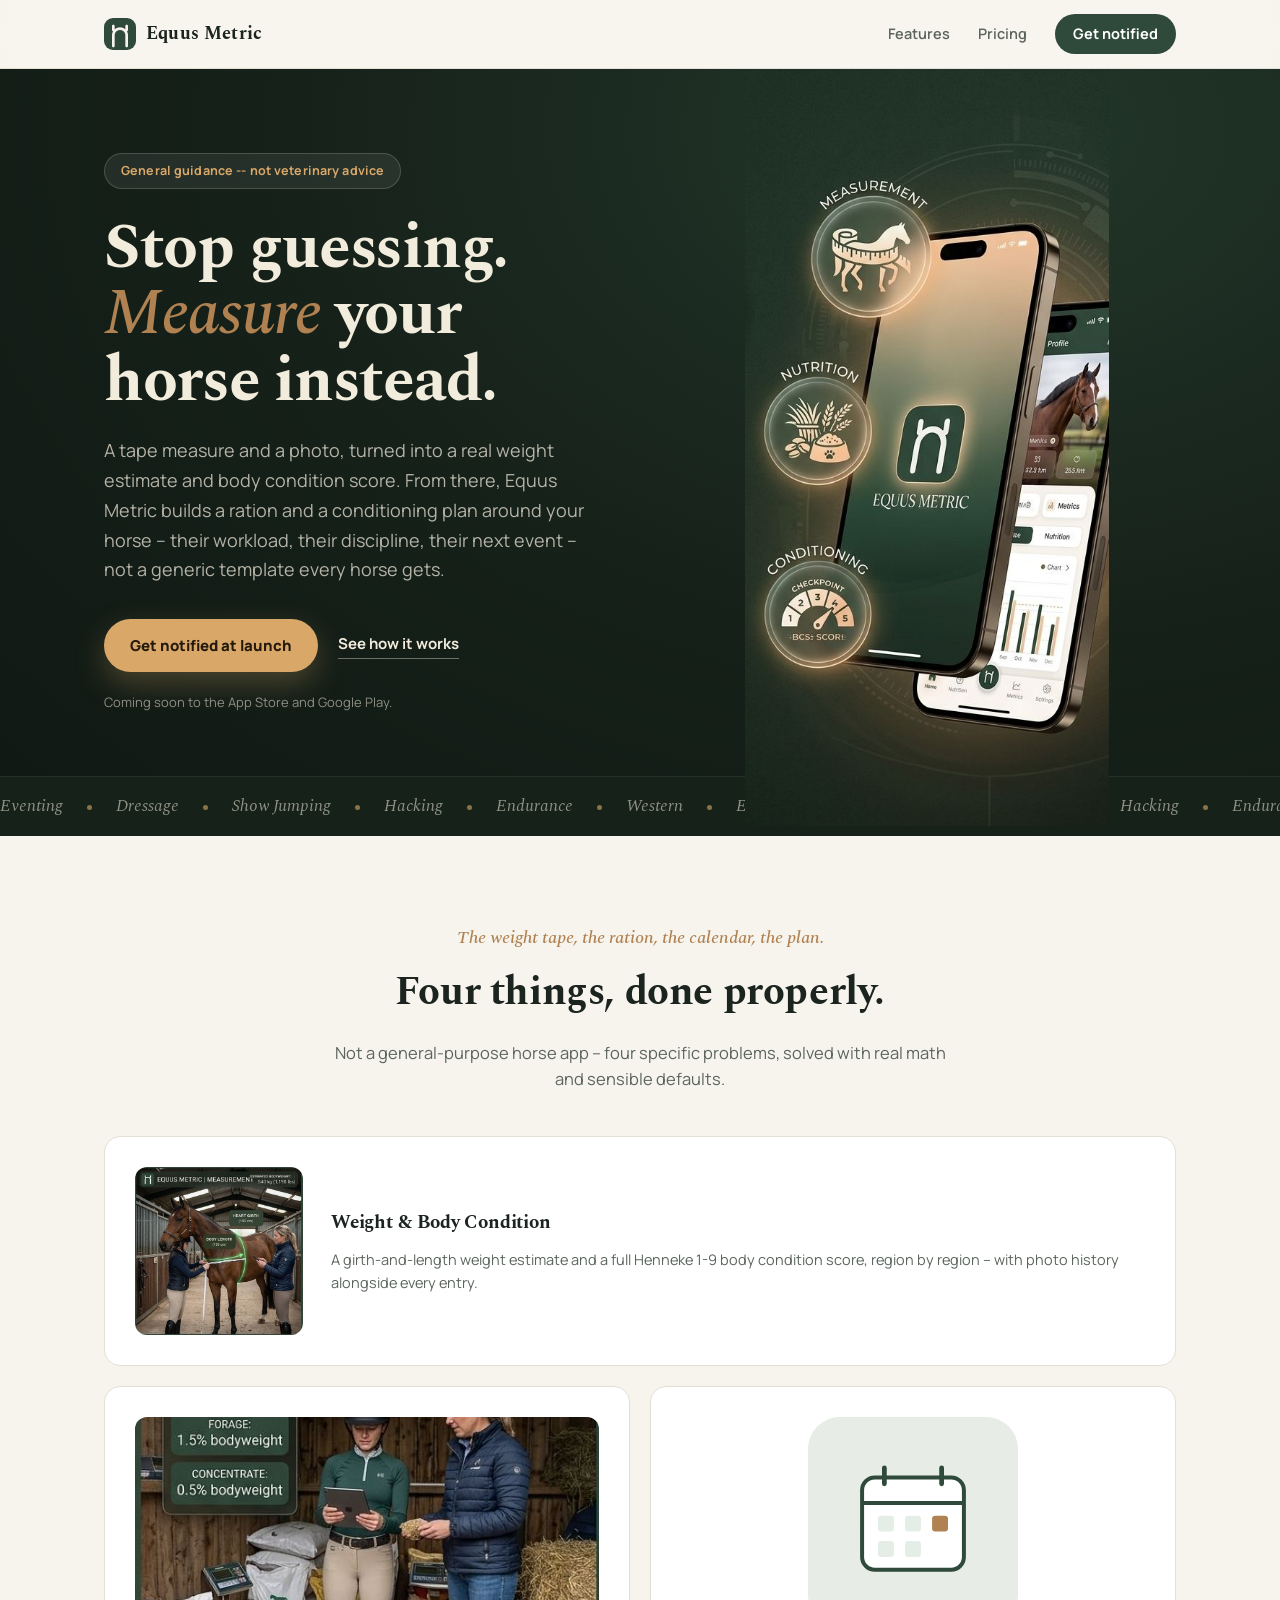
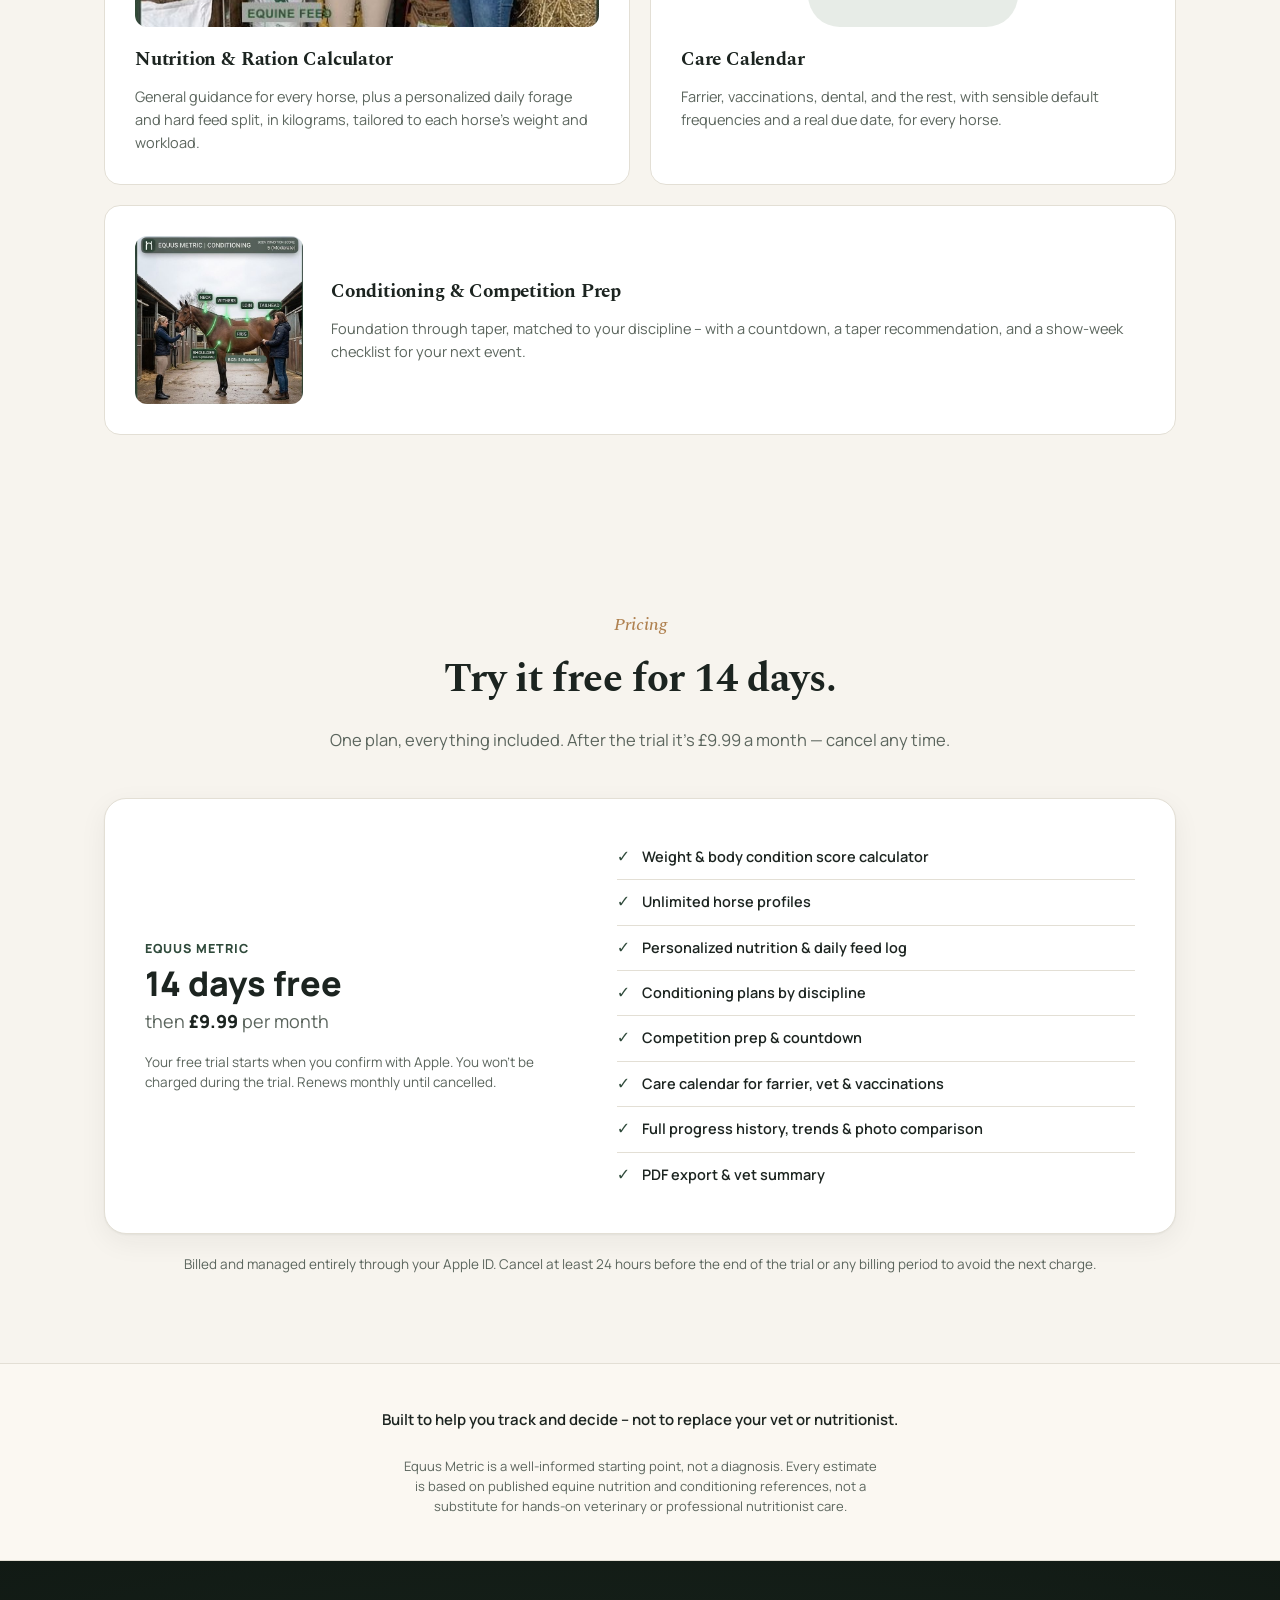
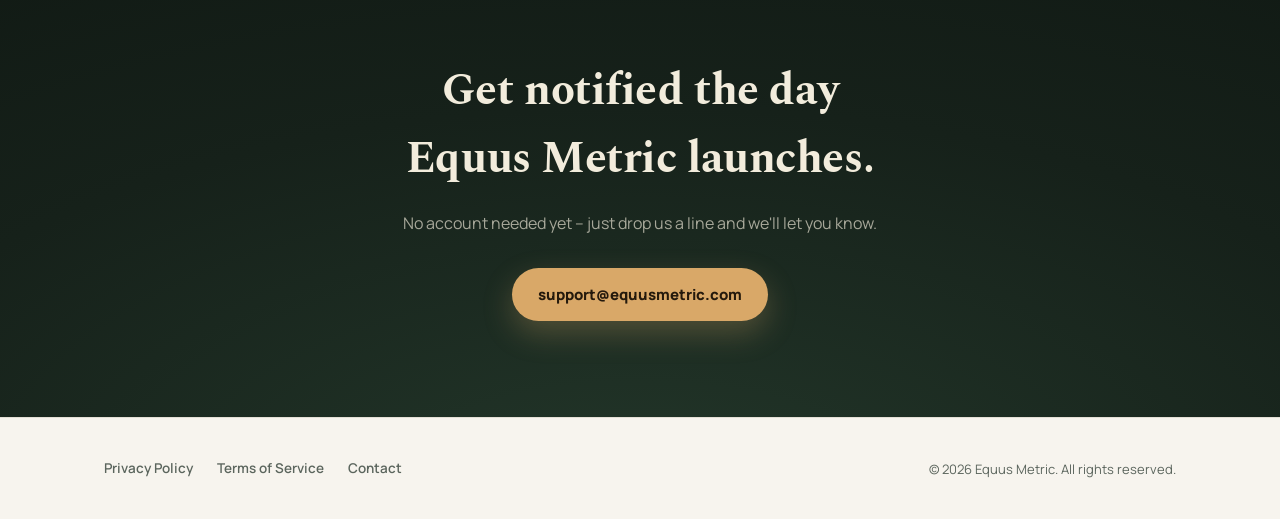
==== commit 2fb1bbad: "Remove the Who it's for section and its Competitive Rider card The section was built around choosing" ====
--- a/index.html
+++ b/index.html
@@ -20,7 +20,6 @@
       <span>Equus Metric</span>
     </a>
     <nav class="header-nav">
-      <a href="#personas">Who it's for</a>
       <a href="#features">Features</a>
       <a href="#pricing">Pricing</a>
       <a href="mailto:support@equusmetric.com" class="cta">Get notified</a>
@@ -70,62 +69,6 @@
         <span>Hacking</span>
         <span>Endurance</span>
         <span>Western</span>
-      </div>
-    </div>
-  </section>
-
-  <section id="personas">
-    <div class="wrap">
-      <div class="section-head" data-reveal>
-        <span class="kicker">Two ways to own a horse</span>
-        <h2>Built around who you actually are, not one generic profile.</h2>
-        <p>Pick how you describe yourself when you sign up, and Your Profile changes to match.</p>
-      </div>
-      <div class="persona-grid" data-reveal>
-        <div class="persona-card">
-          <div class="persona-icon">
-            <svg width="24" height="24" viewBox="0 0 24 24" fill="none"><path d="M4 21v-2a4 4 0 014-4h8a4 4 0 014 4v2" stroke="#2F4A3B" stroke-width="2" stroke-linecap="round"/><circle cx="12" cy="7" r="4" stroke="#2F4A3B" stroke-width="2"/></svg>
-          </div>
-          <p class="persona-kicker">Leisure Owner</p>
-          <h3>I care for my horse and want to keep them healthy.</h3>
-          <p class="persona-sub">Your Profile leads with the day-to-day: what's due, what's on track.</p>
-          <div class="persona-list">
-            <div class="persona-list-item">
-              <span class="dot"></span>
-              <div><strong>Care Overview</strong><span>The single most urgent farrier, vet, or vaccination item across your whole herd, right on Your Profile.</span></div>
-            </div>
-            <div class="persona-list-item">
-              <span class="dot"></span>
-              <div><strong>Weight &amp; BCS tracking</strong><span>For every horse, with photo history alongside every measurement.</span></div>
-            </div>
-            <div class="persona-list-item">
-              <span class="dot"></span>
-              <div><strong>General nutrition &amp; exercise guidance</strong><span>Sound, practical guidance for every horse, from day one.</span></div>
-            </div>
-          </div>
-        </div>
-        <div class="persona-card competitive">
-          <div class="persona-icon">
-            <svg width="24" height="24" viewBox="0 0 24 24" fill="none"><path d="M13 3L4 14h6l-1 7 9-11h-6l1-7z" stroke="#D9A868" stroke-width="2" stroke-linecap="round" stroke-linejoin="round"/></svg>
-          </div>
-          <p class="persona-kicker">Competitive Rider / Trainer</p>
-          <h3>I train and compete for performance.</h3>
-          <p class="persona-sub">Your Profile leads with the countdown and the plan.</p>
-          <div class="persona-list">
-            <div class="persona-list-item">
-              <span class="dot"></span>
-              <div><strong>Competition Prep</strong><span>A real countdown to your next event, with a taper recommendation and a show-week checklist.</span></div>
-            </div>
-            <div class="persona-list-item">
-              <span class="dot"></span>
-              <div><strong>Conditioning by discipline</strong><span>Foundation through taper, matched to your horse's actual discipline.</span></div>
-            </div>
-            <div class="persona-list-item">
-              <span class="dot"></span>
-              <div><strong>Rider Training</strong><span>Your own fitness routine, built around the same event countdown -- not a gym program.</span></div>
-            </div>
-          </div>
-        </div>
       </div>
     </div>
   </section>
--- a/styles.css
+++ b/styles.css
@@ -341,93 +341,6 @@
   line-height: 1.6;
 }
 
-/* persona split */
-
-.persona-grid {
-  display: grid;
-  grid-template-columns: 1fr 1fr;
-  gap: 4px;
-  border-radius: var(--radius-xl);
-  overflow: hidden;
-  box-shadow: var(--shadow);
-}
-
-.persona-card {
-  background: var(--surface);
-  padding: 40px 36px;
-  position: relative;
-}
-.persona-card.competitive { background: var(--brand-darker); color: var(--cream); }
-
-.persona-card .persona-icon {
-  width: 52px;
-  height: 52px;
-  border-radius: var(--radius-md);
-  background: var(--brand-tint);
-  display: flex;
-  align-items: center;
-  justify-content: center;
-  margin-bottom: 22px;
-}
-.persona-card.competitive .persona-icon { background: rgba(217, 168, 104, 0.16); }
-
-.persona-card .persona-kicker {
-  font-family: "Spectral", Georgia, serif;
-  font-style: italic;
-  font-weight: 500;
-  font-size: 15px;
-  color: var(--accent);
-}
-.persona-card.competitive .persona-kicker { color: var(--accent-bright); }
-
-.persona-card h3 {
-  font-size: 23px;
-  margin-top: 10px;
-  color: var(--ink);
-}
-.persona-card.competitive h3 { color: var(--cream); }
-
-.persona-card .persona-sub {
-  margin-top: 10px;
-  color: var(--ink-muted);
-  font-size: 15px;
-}
-.persona-card.competitive .persona-sub { color: rgba(242, 236, 220, 0.6); }
-
-.persona-list {
-  margin-top: 26px;
-  display: flex;
-  flex-direction: column;
-  gap: 16px;
-}
-
-.persona-list-item {
-  display: flex;
-  gap: 12px;
-  align-items: flex-start;
-}
-
-.persona-list-item .dot {
-  width: 7px;
-  height: 7px;
-  border-radius: 50%;
-  background: var(--accent);
-  margin-top: 8px;
-  flex: none;
-}
-.persona-card.competitive .persona-list-item .dot { background: var(--accent-bright); }
-
-.persona-list-item strong { font-size: 15px; color: var(--ink); }
-.persona-card.competitive .persona-list-item strong { color: var(--cream); }
-.persona-list-item span {
-  display: block;
-  color: var(--ink-muted);
-  font-size: 13.5px;
-  margin-top: 3px;
-  line-height: 1.5;
-}
-.persona-card.competitive .persona-list-item span { color: rgba(242, 236, 220, 0.55); }
-
 /* bento feature grid */
 
 .feature-grid {
@@ -626,7 +539,6 @@
   .hero-copy { padding-bottom: 40px; text-align: left; }
   .hero-art { min-height: 320px; height: 320px; order: -1; margin-bottom: 8px; opacity: 0.85; }
   .hero-art img { left: 50%; bottom: -6%; height: 118%; }
-  .persona-grid { grid-template-columns: 1fr; }
   .feature-grid { grid-template-columns: 1fr 1fr; }
   .feature-card { grid-column: span 2 !important; }
   .feature-card.wide { flex-direction: column; align-items: flex-start; }
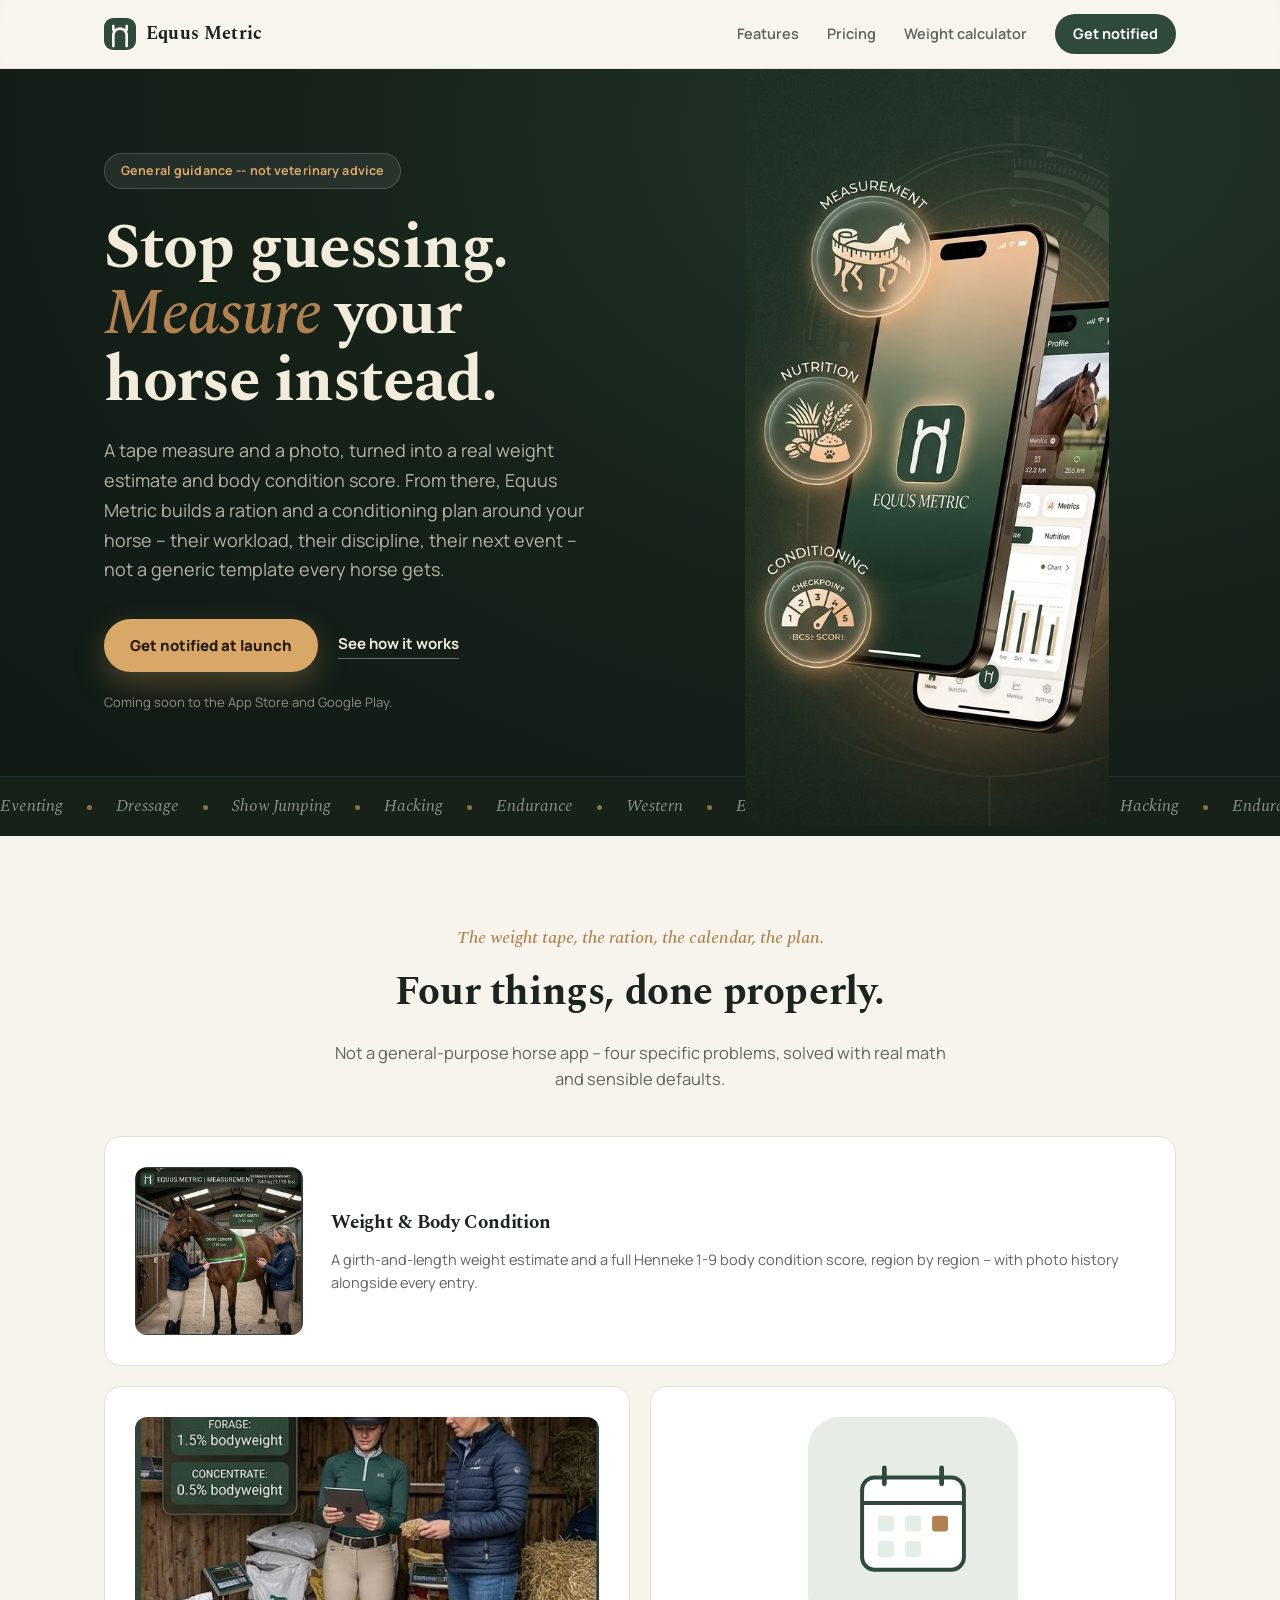
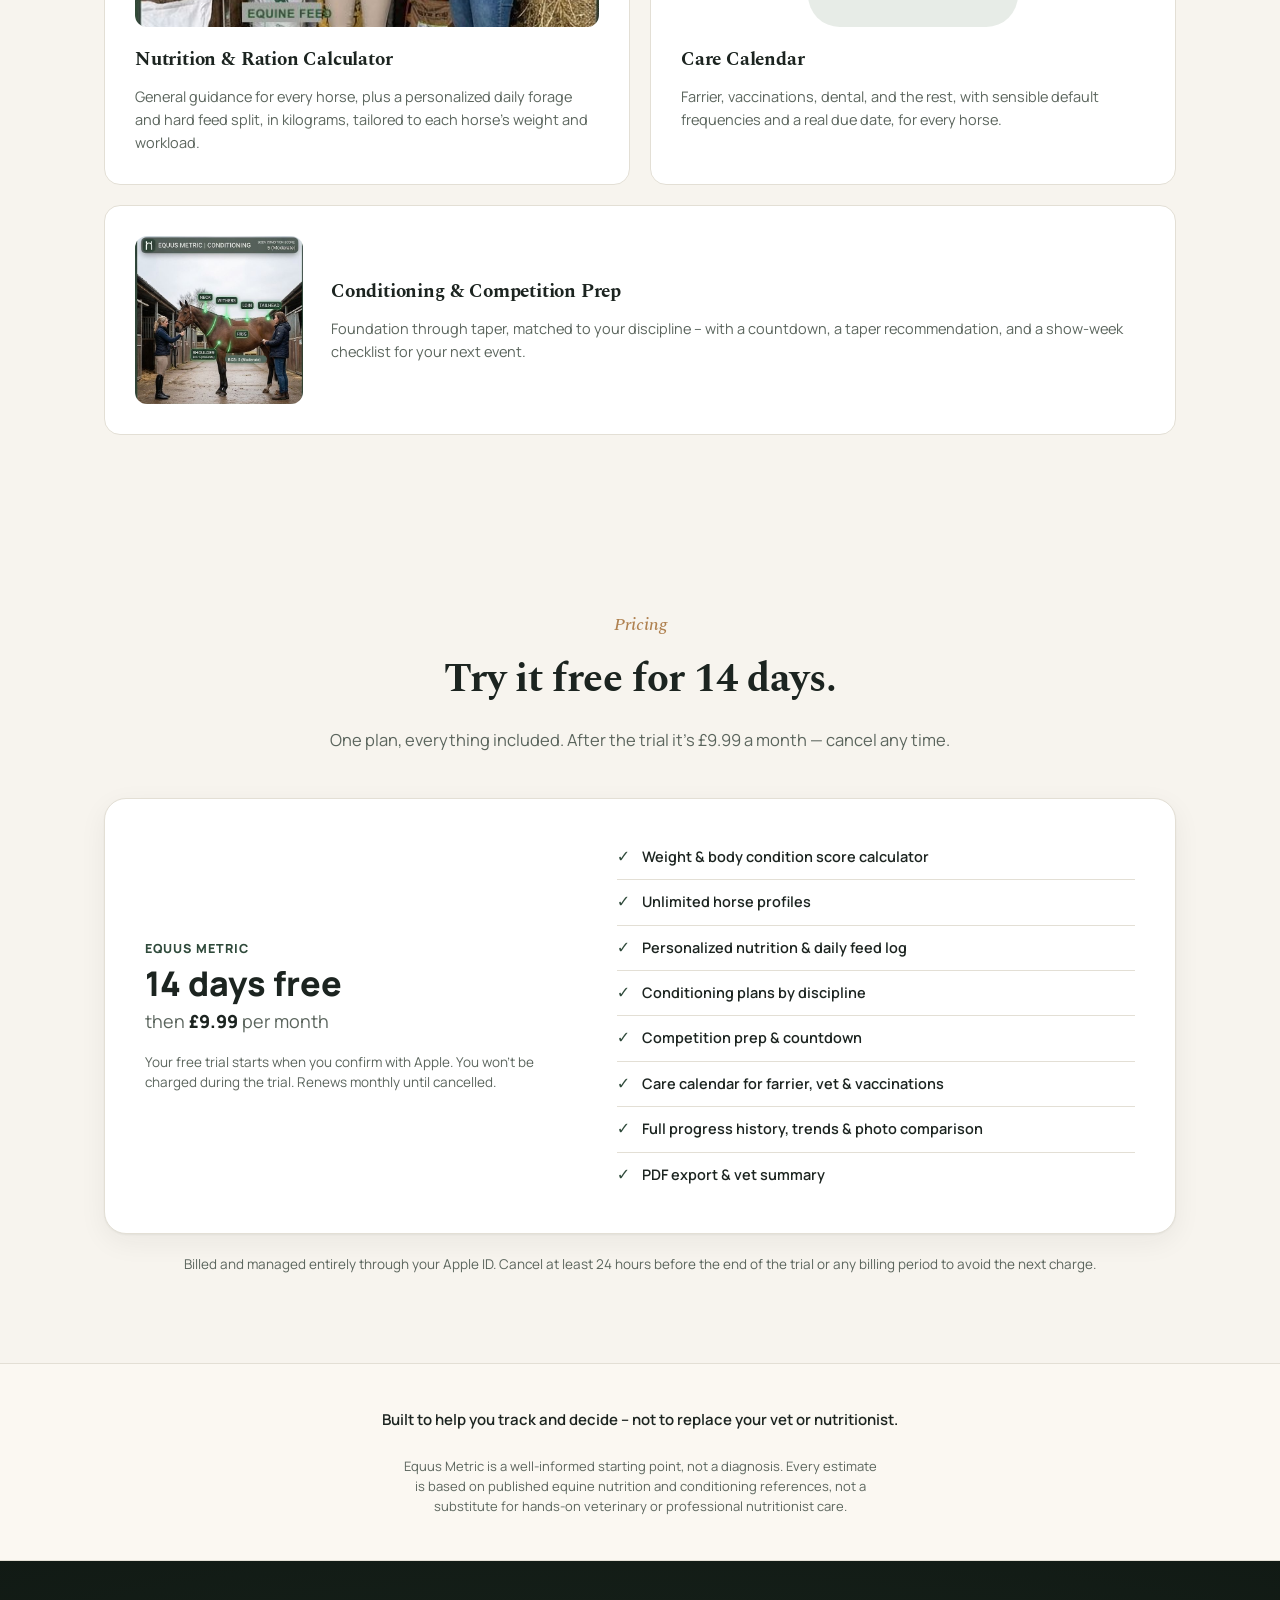
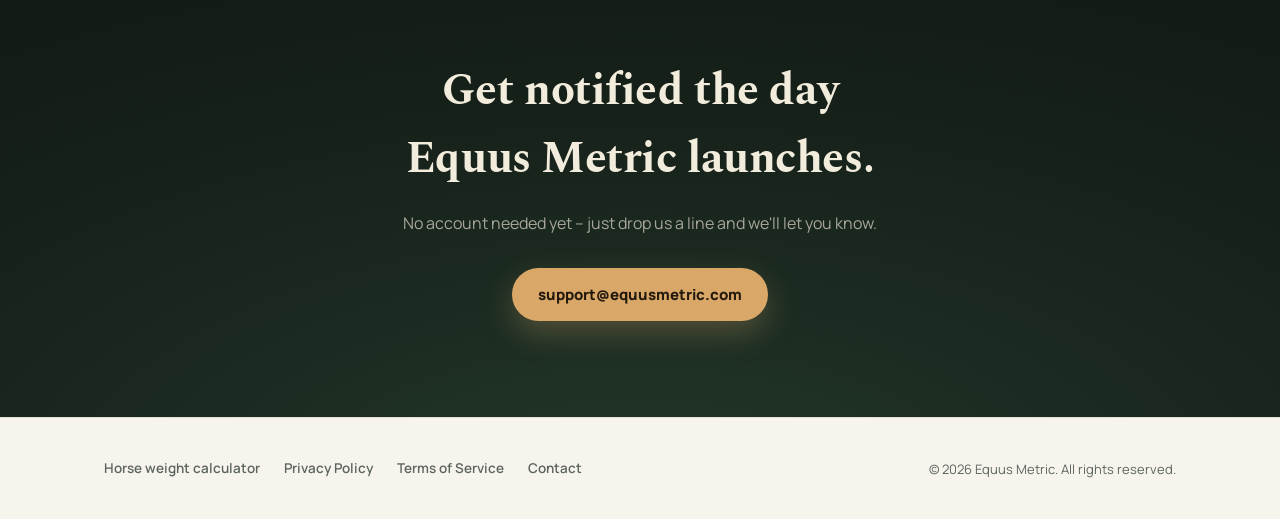
==== commit c4549645: "Add a free horse weight calculator page Heart girth and body length in cm or inches give an estimate" ====
--- a/index.html
+++ b/index.html
@@ -22,6 +22,7 @@
     <nav class="header-nav">
       <a href="#features">Features</a>
       <a href="#pricing">Pricing</a>
+      <a href="horse-weight-calculator.html">Weight calculator</a>
       <a href="mailto:support@equusmetric.com" class="cta">Get notified</a>
     </nav>
   </div>
@@ -188,6 +189,7 @@
 <footer>
   <div class="wrap">
     <div class="footer-links">
+      <a href="horse-weight-calculator.html">Horse weight calculator</a>
       <a href="privacy.html">Privacy Policy</a>
       <a href="terms.html">Terms of Service</a>
       <a href="mailto:support@equusmetric.com">Contact</a>
--- a/styles.css
+++ b/styles.css
@@ -554,3 +554,220 @@
 
   .plan-trial { font-size: 28px; }
 }
+
+/* ---------- horse weight calculator ---------- */
+
+.visually-hidden {
+  position: absolute;
+  width: 1px;
+  height: 1px;
+  padding: 0;
+  margin: -1px;
+  overflow: hidden;
+  clip: rect(0, 0, 0, 0);
+  white-space: nowrap;
+  border: 0;
+}
+
+.calc-hero { padding: 64px 0 8px; }
+.calc-hero h1 { font-size: clamp(34px, 5vw, 54px); line-height: 1.06; letter-spacing: -0.02em; }
+.calc-hero .lede { margin-top: 18px; font-size: 18px; line-height: 1.6; color: var(--ink-muted); max-width: 56ch; }
+
+.eyebrow-chip.eyebrow-light {
+  background: var(--brand-tint);
+  border-color: transparent;
+  color: var(--brand);
+  margin-bottom: 20px;
+}
+
+.calc-tool { padding: 36px 0 56px; }
+
+.calc-grid {
+  display: grid;
+  grid-template-columns: minmax(0, 1fr) minmax(0, 1fr);
+  gap: 24px;
+  align-items: stretch;
+}
+
+.calc-card {
+  background: var(--surface);
+  border: 1px solid var(--line);
+  border-radius: var(--radius-xl);
+  box-shadow: var(--shadow);
+  padding: 30px;
+  display: flex;
+  flex-direction: column;
+  gap: 22px;
+}
+
+.calc-row-head { display: flex; align-items: center; justify-content: space-between; gap: 12px; flex-wrap: wrap; }
+.calc-card-title { font-family: "Spectral", Georgia, serif; font-weight: 700; font-size: 20px; }
+
+.calc-chip {
+  font-size: 12px;
+  font-weight: 700;
+  color: var(--badge-amber-text);
+  background: var(--badge-amber-bg);
+  padding: 5px 12px;
+  border-radius: var(--radius-pill);
+}
+.calc-chip[hidden] { display: none; }
+
+.calc-units { border: 0; margin: 0; padding: 4px; display: flex; gap: 4px; background: var(--bg); border-radius: var(--radius-pill); width: max-content; max-width: 100%; }
+.calc-unit { position: relative; cursor: pointer; }
+.calc-unit input { position: absolute; opacity: 0; inset: 0; cursor: pointer; }
+.calc-unit span {
+  display: block;
+  padding: 9px 20px;
+  border-radius: var(--radius-pill);
+  font-size: 14px;
+  font-weight: 700;
+  color: var(--ink-muted);
+  transition: background 0.15s ease, color 0.15s ease;
+}
+.calc-unit input:checked + span { background: var(--brand); color: var(--white); }
+.calc-unit input:focus-visible + span { outline: 3px solid var(--accent-bright); outline-offset: 2px; }
+
+.calc-field label { display: block; font-size: 14px; font-weight: 700; margin-bottom: 8px; }
+
+.calc-input { position: relative; }
+.calc-input input,
+.calc-field select {
+  width: 100%;
+  height: 56px;
+  font-family: "Manrope", system-ui, sans-serif;
+  font-size: 20px;
+  font-weight: 700;
+  color: var(--ink);
+  background: var(--surface);
+  border: 1.5px solid var(--line);
+  border-radius: var(--radius-md);
+  padding: 0 60px 0 16px;
+  appearance: none;
+  -moz-appearance: textfield;
+}
+.calc-field select {
+  padding-right: 16px;
+  font-size: 17px;
+  background-image: linear-gradient(45deg, transparent 50%, var(--ink-muted) 50%), linear-gradient(135deg, var(--ink-muted) 50%, transparent 50%);
+  background-position: calc(100% - 22px) 25px, calc(100% - 16px) 25px;
+  background-size: 6px 6px, 6px 6px;
+  background-repeat: no-repeat;
+}
+.calc-input input::-webkit-outer-spin-button,
+.calc-input input::-webkit-inner-spin-button { -webkit-appearance: none; margin: 0; }
+.calc-input input:focus,
+.calc-field select:focus { outline: none; border-color: var(--brand); box-shadow: 0 0 0 4px rgba(47, 74, 59, 0.14); }
+.calc-input span {
+  position: absolute;
+  right: 18px;
+  top: 50%;
+  transform: translateY(-50%);
+  font-size: 14px;
+  font-weight: 700;
+  color: var(--ink-muted);
+  pointer-events: none;
+}
+.calc-help { margin-top: 7px; font-size: 13px; line-height: 1.5; color: var(--ink-muted); }
+
+.calc-result {
+  background: radial-gradient(120% 140% at 80% 0%, #23372a 0%, var(--brand-darker) 55%, #0f1712 100%);
+  color: var(--cream);
+  border-radius: var(--radius-xl);
+  box-shadow: var(--shadow);
+  padding: 34px 32px;
+  display: flex;
+  flex-direction: column;
+  justify-content: center;
+  gap: 14px;
+}
+.calc-result-label { font-size: 12.5px; font-weight: 800; letter-spacing: 0.08em; text-transform: uppercase; color: var(--accent-bright); }
+.calc-kg { display: flex; align-items: baseline; gap: 10px; font-family: "Spectral", Georgia, serif; font-weight: 700; line-height: 1; }
+.calc-kg > span:first-child { font-size: clamp(64px, 9vw, 96px); letter-spacing: -0.03em; font-variant-numeric: tabular-nums; }
+.calc-kg-unit { font-size: 28px; color: rgba(242, 236, 220, 0.7); }
+.calc-alt { display: flex; align-items: center; gap: 14px; flex-wrap: wrap; font-size: 19px; font-weight: 700; font-variant-numeric: tabular-nums; }
+.calc-dot { width: 5px; height: 5px; border-radius: 50%; background: var(--accent-bright); opacity: 0.7; }
+.calc-range { font-size: 14.5px; line-height: 1.55; color: rgba(242, 236, 220, 0.78); }
+.calc-forage { font-size: 13.5px; line-height: 1.55; color: rgba(242, 236, 220, 0.62); padding-top: 14px; border-top: 1px solid rgba(242, 236, 220, 0.14); }
+.calc-note {
+  font-size: 13.5px;
+  line-height: 1.55;
+  color: #F5E9D8;
+  background: rgba(176, 130, 81, 0.22);
+  border: 1px solid rgba(217, 168, 104, 0.4);
+  border-radius: var(--radius-sm);
+  padding: 10px 14px;
+}
+.calc-error { font-size: 15px; font-weight: 700; color: #F4C7B6; }
+.calc-note[hidden], .calc-error[hidden] { display: none; }
+.calc-result.is-empty .calc-kg > span:first-child,
+.calc-result.is-empty .calc-alt { opacity: 0.35; }
+
+.calc-disclaimer, .calc-noscript { margin-top: 20px; font-size: 13px; line-height: 1.6; color: var(--ink-muted); max-width: 70ch; }
+
+.calc-measure, .calc-formula, .calc-faq { padding: 64px 0; }
+.calc-measure { background: var(--surface-alt); border-top: 1px solid var(--line); border-bottom: 1px solid var(--line); }
+.calc-narrow { max-width: 760px; }
+.calc-narrow .section-head { max-width: none; text-align: left; margin-bottom: 30px; }
+
+.calc-steps { list-style: none; margin: 0; padding: 0; counter-reset: step; display: flex; flex-direction: column; gap: 14px; }
+.calc-steps li {
+  counter-increment: step;
+  position: relative;
+  background: var(--surface);
+  border: 1px solid var(--line);
+  border-radius: var(--radius-lg);
+  padding: 22px 24px 22px 72px;
+}
+.calc-steps li::before {
+  content: counter(step);
+  position: absolute;
+  left: 22px;
+  top: 22px;
+  width: 32px;
+  height: 32px;
+  border-radius: 50%;
+  background: var(--brand-tint);
+  color: var(--brand);
+  font-weight: 800;
+  font-size: 15px;
+  display: grid;
+  place-items: center;
+}
+.calc-steps h3 { font-size: 18px; }
+.calc-steps p { margin-top: 6px; color: var(--ink-muted); font-size: 15px; line-height: 1.65; }
+
+.calc-table-wrap { overflow-x: auto; }
+.calc-table { width: 100%; max-width: 420px; border-collapse: collapse; background: var(--surface); border: 1px solid var(--line); border-radius: var(--radius-md); overflow: hidden; }
+.calc-table th, .calc-table td { text-align: left; padding: 12px 18px; font-size: 15px; border-bottom: 1px solid var(--line); font-variant-numeric: tabular-nums; }
+.calc-table th { font-size: 12.5px; letter-spacing: 0.06em; text-transform: uppercase; color: var(--ink-muted); background: var(--surface-alt); }
+.calc-table tr:last-child td { border-bottom: 0; }
+.calc-fine { margin-top: 16px; font-size: 13.5px; line-height: 1.6; color: var(--ink-muted); max-width: 62ch; }
+
+.calc-faq-list { display: flex; flex-direction: column; gap: 10px; }
+.calc-faq-list details { background: var(--surface); border: 1px solid var(--line); border-radius: var(--radius-md); padding: 0 22px; }
+.calc-faq-list summary {
+  cursor: pointer;
+  list-style: none;
+  padding: 18px 28px 18px 0;
+  font-weight: 700;
+  font-size: 16px;
+  position: relative;
+}
+.calc-faq-list summary::-webkit-details-marker { display: none; }
+.calc-faq-list summary::after { content: "+"; position: absolute; right: 2px; top: 50%; transform: translateY(-50%); font-size: 22px; color: var(--accent); }
+.calc-faq-list details[open] summary::after { content: "\2212"; }
+.calc-faq-list summary:focus-visible { outline: 3px solid var(--accent-bright); outline-offset: 2px; border-radius: 6px; }
+.calc-faq-list p { padding: 0 0 20px; color: var(--ink-muted); font-size: 15px; line-height: 1.7; }
+
+@media (max-width: 900px) {
+  .calc-grid { grid-template-columns: 1fr; }
+  .calc-hero { padding-top: 40px; }
+}
+
+@media (max-width: 480px) {
+  .calc-card { padding: 24px 20px; }
+  .calc-result { padding: 28px 22px; }
+  .calc-steps li { padding: 20px 18px 20px 62px; }
+  .calc-steps li::before { left: 16px; top: 20px; }
+}
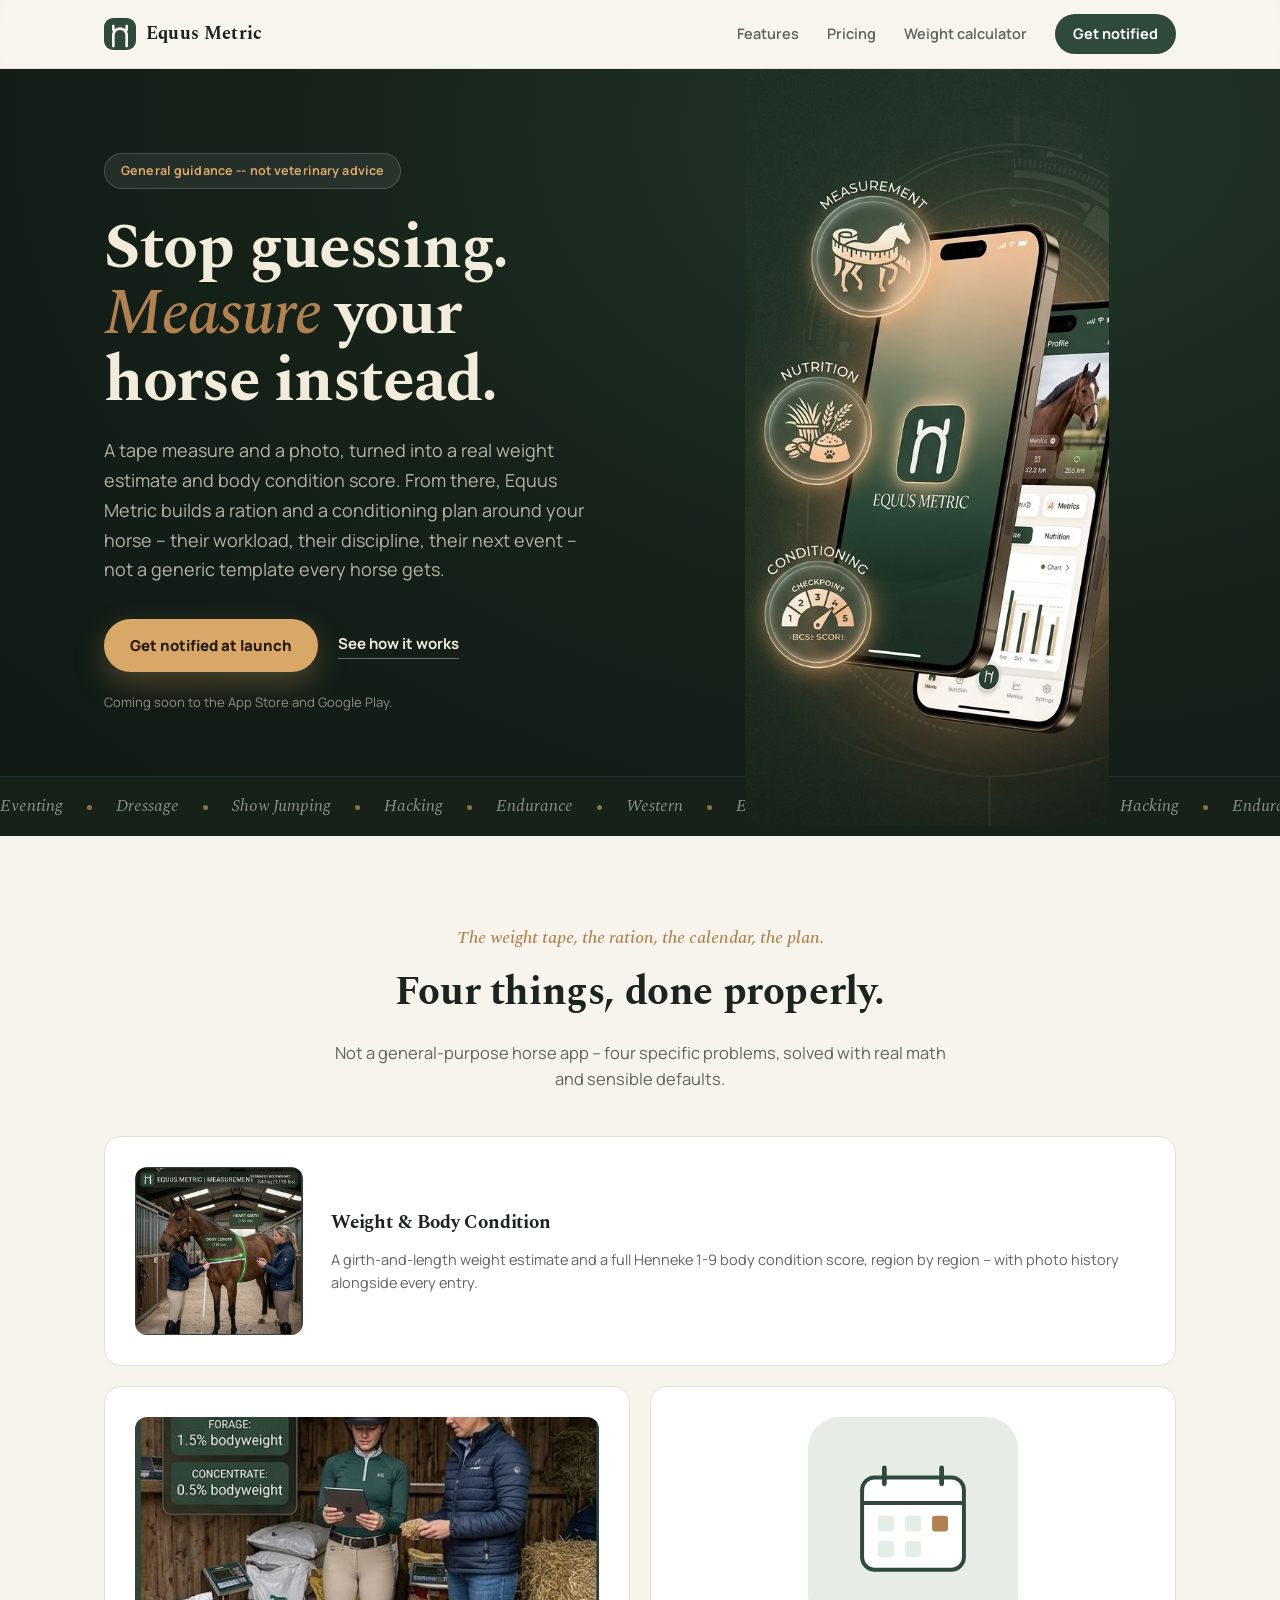
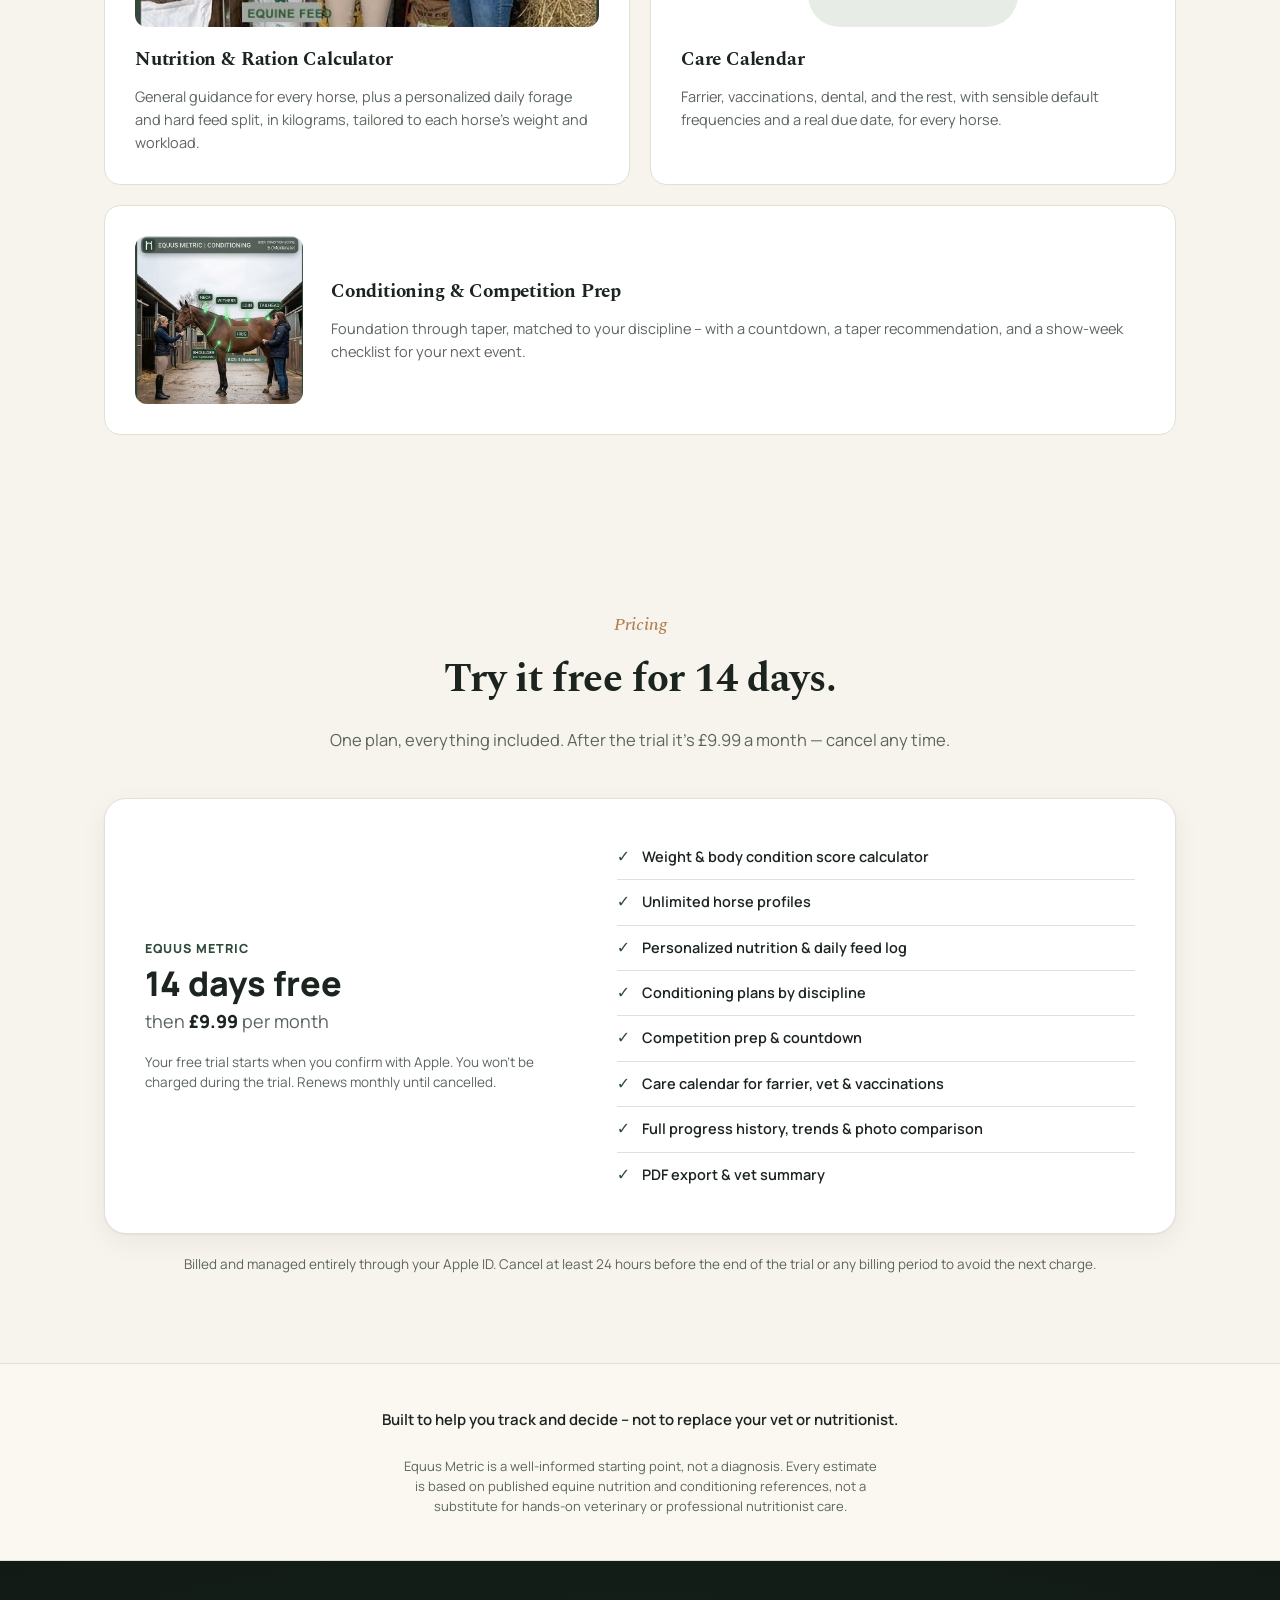
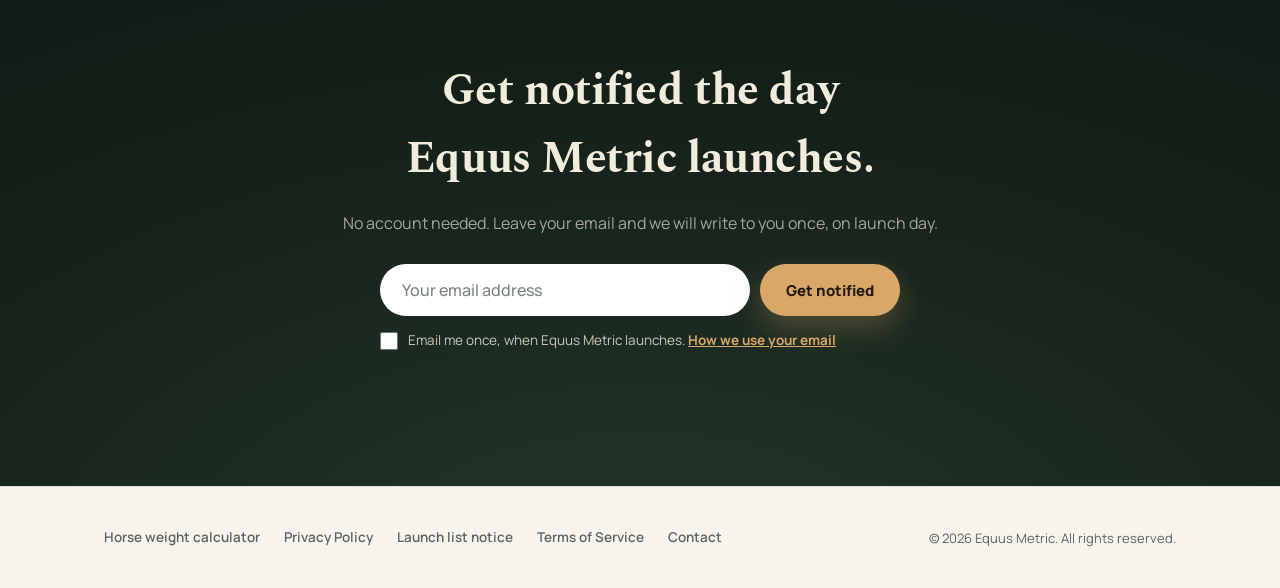
==== commit 6109ebda: "Add a launch-list signup form with its own privacy notice Replaces the mailto Get notified links wit" ====
--- a/index.html
+++ b/index.html
@@ -23,7 +23,7 @@
       <a href="#features">Features</a>
       <a href="#pricing">Pricing</a>
       <a href="horse-weight-calculator.html">Weight calculator</a>
-      <a href="mailto:support@equusmetric.com" class="cta">Get notified</a>
+      <a href="#get-notified" class="cta">Get notified</a>
     </nav>
   </div>
 </header>
@@ -43,9 +43,7 @@
           template every horse gets.
         </p>
         <div class="hero-ctas">
-          <a class="btn-primary" href="mailto:support@equusmetric.com?subject=Notify%20me%20when%20Equus%20Metric%20launches">
-            Get notified at launch
-          </a>
+          <a class="btn-primary" href="#get-notified">Get notified at launch</a>
           <a class="btn-ghost-link" href="#features">See how it works</a>
         </div>
         <p class="hero-note">Coming soon to the App Store and Google Play.</p>
@@ -176,12 +174,22 @@
   <section class="final-cta">
     <div class="wrap">
       <h2>Get notified the day Equus Metric launches.</h2>
-      <p>No account needed yet -- just drop us a line and we'll let you know.</p>
-      <div class="hero-ctas">
-        <a class="btn-primary" href="mailto:support@equusmetric.com?subject=Notify%20me%20when%20Equus%20Metric%20launches">
-          support@equusmetric.com
-        </a>
-      </div>
+      <p>No account needed. Leave your email and we will write to you once, on launch day.</p>
+      <form class="signup" id="get-notified" name="launch-list" method="POST" action="/thanks.html" data-netlify="true" netlify-honeypot="bot-field">
+        <input type="hidden" name="form-name" value="launch-list">
+        <input type="hidden" name="source" value="home">
+        <p class="signup-trap" aria-hidden="true"><label>Leave this empty: <input name="bot-field" tabindex="-1" autocomplete="off"></label></p>
+        <div class="signup-row">
+          <label class="visually-hidden" for="signup-email">Email address</label>
+          <input id="signup-email" type="email" name="email" placeholder="Your email address" autocomplete="email" inputmode="email" required>
+          <button type="submit" class="btn-primary">Get notified</button>
+        </div>
+        <label class="signup-consent">
+          <input type="checkbox" name="consent" value="yes" required>
+          <span>Email me once, when Equus Metric launches. <a href="launch-list-notice.html">How we use your email</a></span>
+        </label>
+        <p class="signup-status" role="status" aria-live="polite"></p>
+      </form>
     </div>
   </section>
 </main>
@@ -191,6 +199,7 @@
     <div class="footer-links">
       <a href="horse-weight-calculator.html">Horse weight calculator</a>
       <a href="privacy.html">Privacy Policy</a>
+      <a href="launch-list-notice.html">Launch list notice</a>
       <a href="terms.html">Terms of Service</a>
       <a href="mailto:support@equusmetric.com">Contact</a>
     </div>
@@ -198,6 +207,7 @@
   </div>
 </footer>
 
+<script src="signup.js"></script>
 <script>
   // Scroll-reveal: resting state (no JS, or reduced-motion) already shows
   // everything via the CSS media-query fallback -- this only adds the
--- a/styles.css
+++ b/styles.css
@@ -771,3 +771,154 @@
   .calc-steps li { padding: 20px 18px 20px 62px; }
   .calc-steps li::before { left: 16px; top: 20px; }
 }
+
+/* ---------- guide articles ---------- */
+
+.article { padding: 48px 0 72px; }
+.article .wrap { max-width: 740px; }
+.article h1 { font-size: clamp(32px, 4.6vw, 46px); line-height: 1.1; letter-spacing: -0.02em; }
+.article-meta { margin-top: 14px; font-size: 13.5px; color: var(--ink-muted); }
+.article .lede { margin-top: 20px; font-size: 19px; line-height: 1.65; color: var(--ink); }
+.article h2 { font-size: 26px; line-height: 1.2; margin: 44px 0 14px; }
+.article h3 { font-size: 19px; margin: 26px 0 8px; }
+.article p { margin: 0 0 16px; font-size: 16.5px; line-height: 1.75; color: #2b352f; }
+.article ul, .article ol { margin: 0 0 18px; padding-left: 22px; }
+.article li { margin-bottom: 8px; font-size: 16.5px; line-height: 1.7; color: #2b352f; }
+.article a { color: var(--brand); font-weight: 600; }
+.article strong { color: var(--ink); }
+
+.article-keys {
+  margin: 28px 0 8px;
+  background: var(--brand-tint);
+  border-radius: var(--radius-lg);
+  padding: 22px 26px;
+}
+.article-keys h2 { font-size: 17px; margin: 0 0 10px; font-family: "Manrope", system-ui, sans-serif; text-transform: uppercase; letter-spacing: 0.07em; color: var(--brand); }
+.article-keys ul { margin: 0; }
+.article-keys li { margin-bottom: 6px; font-size: 15.5px; }
+
+.article-formula {
+  margin: 20px 0;
+  padding: 18px 22px;
+  background: var(--surface);
+  border: 1px solid var(--line);
+  border-left: 4px solid var(--accent);
+  border-radius: var(--radius-md);
+  font-size: 16px;
+  line-height: 1.7;
+}
+.article-formula strong { display: block; font-family: "Spectral", Georgia, serif; font-size: 19px; margin-bottom: 4px; }
+
+.article-table-wrap { overflow-x: auto; margin: 20px 0 24px; }
+.article-table { width: 100%; border-collapse: collapse; background: var(--surface); border: 1px solid var(--line); border-radius: var(--radius-md); overflow: hidden; font-size: 15px; }
+.article-table th, .article-table td { text-align: left; vertical-align: top; padding: 12px 16px; border-bottom: 1px solid var(--line); line-height: 1.55; }
+.article-table th { font-size: 12.5px; letter-spacing: 0.06em; text-transform: uppercase; color: var(--ink-muted); background: var(--surface-alt); white-space: nowrap; }
+.article-table tr:last-child td { border-bottom: 0; }
+.article-table td:first-child { font-weight: 700; white-space: nowrap; }
+
+.article-note { margin: 22px 0; padding: 16px 20px; background: var(--badge-amber-bg); border-radius: var(--radius-md); font-size: 15px; line-height: 1.65; color: #5b3d17; }
+
+.article-cta {
+  margin: 44px 0 8px;
+  padding: 30px;
+  border-radius: var(--radius-xl);
+  background: radial-gradient(120% 140% at 80% 0%, #23372a 0%, var(--brand-darker) 55%, #0f1712 100%);
+  color: var(--cream);
+}
+.article .article-cta h2 { margin: 0 0 10px; font-size: 24px; color: var(--cream); }
+.article .article-cta p { color: rgba(242, 236, 220, 0.78); font-size: 16px; }
+.article .article-cta .btn-primary { color: #24190C; font-weight: 800; }
+.article-cta .hero-ctas { margin-top: 22px; }
+.article .article-cta .btn-ghost-link { color: var(--cream); border-color: rgba(242, 236, 220, 0.4); font-weight: 700; }
+.article .article-cta .btn-ghost-link:hover { border-color: var(--cream); }
+
+.article-related { margin-top: 36px; padding-top: 24px; border-top: 1px solid var(--line); }
+.article-related h2 { margin: 0 0 12px; font-size: 20px; }
+.article-related ul { list-style: none; padding: 0; margin: 0; }
+.article-related li { margin-bottom: 10px; }
+
+.calc-related { padding: 56px 0 64px; }
+.calc-related .calc-narrow { max-width: 760px; }
+.calc-related ul { list-style: none; margin: 0; padding: 0; display: grid; gap: 14px; }
+.calc-related li a {
+  display: block;
+  padding: 20px 24px;
+  background: var(--surface);
+  border: 1px solid var(--line);
+  border-radius: var(--radius-lg);
+  text-decoration: none;
+  color: var(--ink);
+  transition: transform 0.2s ease, box-shadow 0.2s ease;
+}
+.calc-related li a:hover { transform: translateY(-2px); box-shadow: var(--shadow); }
+.calc-related li strong { display: block; font-family: "Spectral", Georgia, serif; font-size: 19px; }
+.calc-related li span { display: block; margin-top: 4px; font-size: 14.5px; color: var(--ink-muted); line-height: 1.55; }
+
+/* the wide six-area table turns into one readable card per area on phones */
+@media (max-width: 640px) {
+  .article-table.stack thead { position: absolute; width: 1px; height: 1px; overflow: hidden; clip: rect(0, 0, 0, 0); }
+  .article-table.stack,
+  .article-table.stack tbody,
+  .article-table.stack tr,
+  .article-table.stack td { display: block; }
+  .article-table.stack tr { padding: 6px 0 10px; border-bottom: 1px solid var(--line); }
+  .article-table.stack tr:last-child { border-bottom: 0; }
+  .article-table.stack td { border: 0; padding: 6px 18px; white-space: normal; }
+  .article-table.stack td:first-child { padding-top: 14px; font-family: "Spectral", Georgia, serif; font-size: 19px; }
+  .article-table.stack td[data-label]::before {
+    content: attr(data-label);
+    display: block;
+    margin-bottom: 2px;
+    font-size: 11.5px;
+    font-weight: 800;
+    letter-spacing: 0.07em;
+    text-transform: uppercase;
+    color: var(--accent);
+  }
+}
+
+@media (max-width: 480px) {
+  .article { padding-top: 32px; }
+  .article .lede { font-size: 17.5px; }
+  .article h2 { font-size: 23px; }
+  .article-cta { padding: 24px 20px; }
+}
+
+/* ---------- launch list signup (sits on the dark call-to-action sections) ---------- */
+
+.signup { margin: 28px 0 0; max-width: 520px; text-align: left; }
+.final-cta .signup { margin-left: auto; margin-right: auto; }
+.signup-trap { position: absolute; left: -9999px; top: auto; width: 1px; height: 1px; overflow: hidden; }
+
+.signup-row { display: flex; gap: 10px; align-items: stretch; flex-wrap: wrap; }
+.signup-row input[type="email"] {
+  flex: 1 1 240px;
+  min-width: 0;
+  height: 52px;
+  padding: 0 20px;
+  font-family: "Manrope", system-ui, sans-serif;
+  font-size: 16px;
+  font-weight: 600;
+  color: #1C2420;
+  background: #FFFFFF;
+  border: 2px solid transparent;
+  border-radius: var(--radius-pill);
+}
+.signup-row input[type="email"]::placeholder { color: #7B847D; font-weight: 500; }
+.signup-row input[type="email"]:focus { outline: none; border-color: var(--accent-bright); box-shadow: 0 0 0 4px rgba(217, 168, 104, 0.3); }
+.signup-row .btn-primary { height: 52px; padding: 0 26px; border: 0; cursor: pointer; font-family: inherit; justify-content: center; }
+.signup-row .btn-primary:disabled { opacity: 0.6; cursor: default; transform: none; }
+
+.signup-consent { display: flex; gap: 10px; align-items: flex-start; margin-top: 14px; font-size: 13.5px; line-height: 1.5; color: rgba(242, 236, 220, 0.82); cursor: pointer; }
+.signup-consent input { flex: none; width: 18px; height: 18px; margin: 2px 0 0; accent-color: var(--accent-bright); }
+.signup-consent a, .article .signup-consent a { color: var(--accent-bright); font-weight: 700; text-decoration: underline; }
+
+.signup-status { min-height: 22px; margin-top: 12px; font-size: 14.5px; font-weight: 700; color: var(--cream); }
+.article .signup-status, .final-cta .signup-status { font-size: 14.5px; }
+.signup-status.is-error { color: #F4C7B6; }
+.signup-status.is-ok { color: #BFE0C4; font-size: 16px; }
+.signup.is-done .signup-row, .signup.is-done .signup-consent { display: none; }
+
+@media (max-width: 480px) {
+  .signup-row .btn-primary { width: 100%; }
+}
